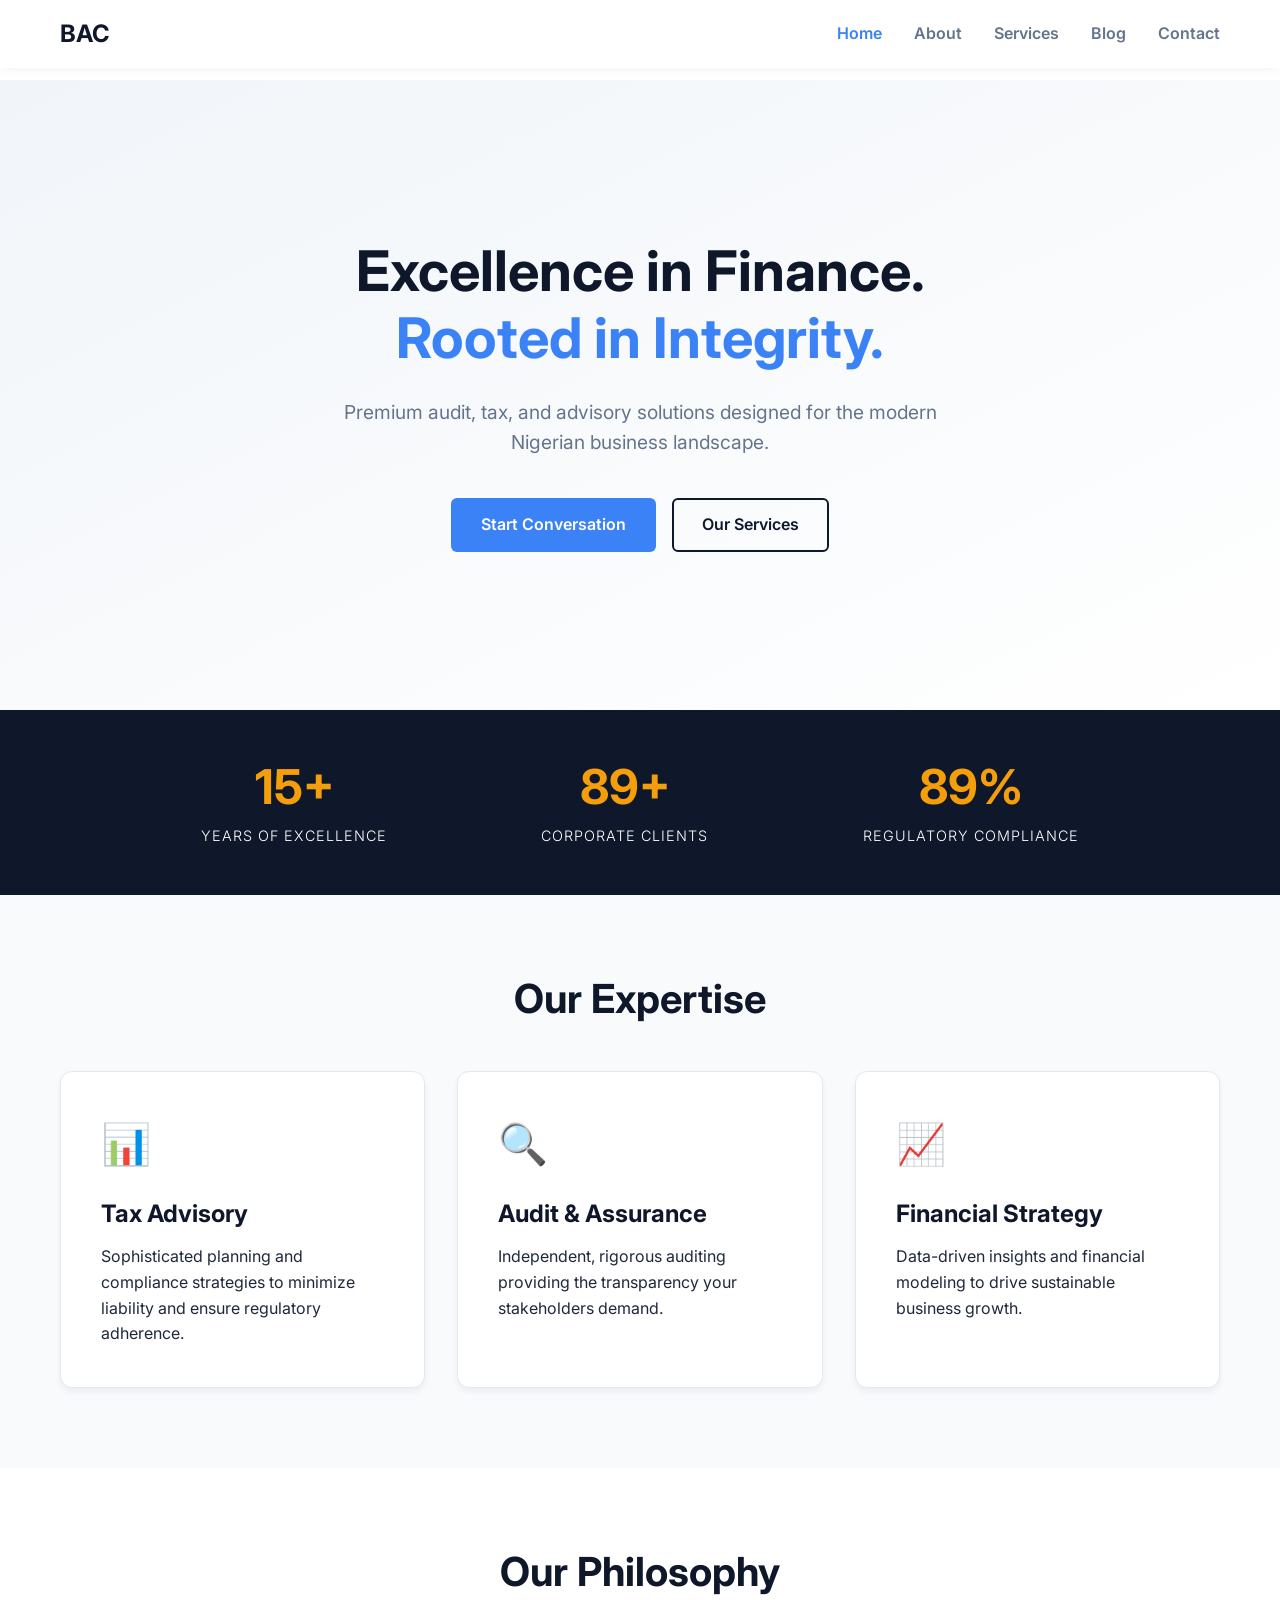
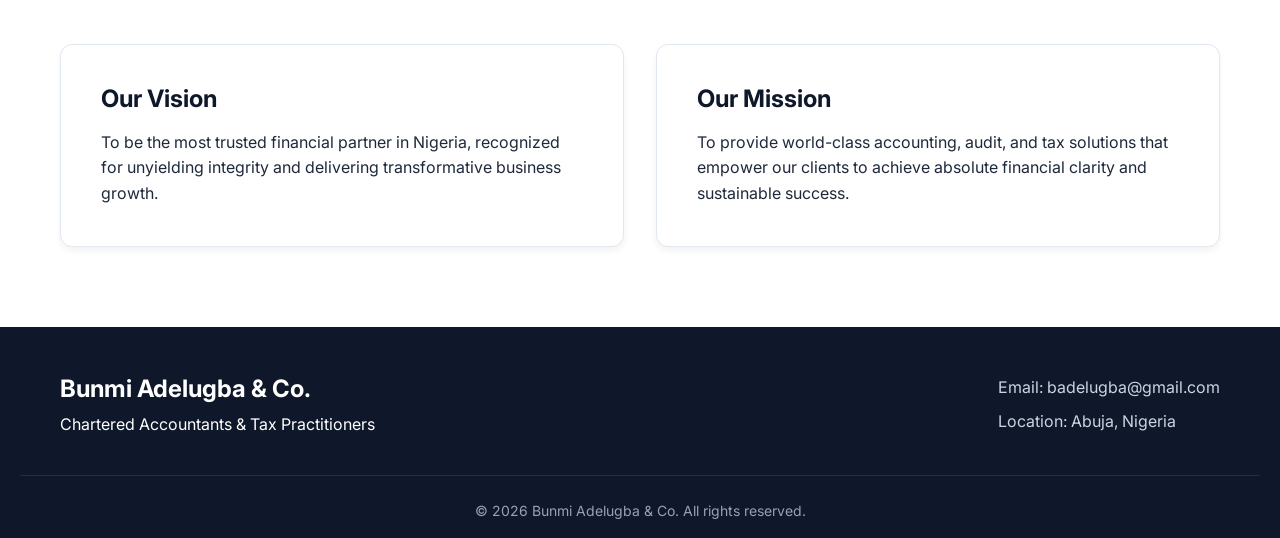
==== index.html @ 469fe3a1 "Mummy_website_revamped" ====
<!DOCTYPE html>
<html lang="en">
<head>
    <meta charset="UTF-8">
    <meta name="viewport" content="width=device-width, initial-scale=1.0">
    <title>Bunmi Adelugba & Co. | Excellence in Finance</title>
    <link href="https://fonts.googleapis.com/css2?family=Inter:wght@300;400;600;700&display=swap" rel="stylesheet">
    <link rel="stylesheet" href="style.css">
</head>
<body>

    <nav class="navbar">
        <div class="nav-container">
            <a href="index.html" class="logo">
                <img src="bac logo.jpg" alt="BAC Logo" onerror="this.style.display='none'; this.insertAdjacentHTML('afterend', '<span>BAC</span>');">
            </a>
            <ul class="nav-links">
                <li><a href="index.html" class="active">Home</a></li>
                <li><a href="about.html">About</a></li>
                <li><a href="services.html">Services</a></li>
                <li><a href="blog.html">Blog</a></li>
                <li><a href="contact.html">Contact</a></li>
            </ul>
            <button class="hamburger" aria-label="Toggle navigation">
                <span></span><span></span><span></span>
            </button>
        </div>
    </nav>

    <header class="hero">
        <div class="hero-content fade-in-up">
            <h1>Excellence in Finance.<br><span class="highlight-text">Rooted in Integrity.</span></h1>
            <p>Premium audit, tax, and advisory solutions designed for the modern Nigerian business landscape.</p>
            <div class="hero-buttons">
                <a href="contact.html" class="btn btn-primary">Start Conversation</a>
                <a href="services.html" class="btn btn-secondary">Our Services</a>
            </div>
        </div>
    </header>

    <section class="trust-bar">
        <div class="stat-container fade-in-up">
            <div class="stat-item">
                <h2><span class="counter" data-target="15">0</span>+</h2>
                <p>Years of Excellence</p>
            </div>
            <div class="stat-item">
                <h2><span class="counter" data-target="100">0</span>+</h2>
                <p>Corporate Clients</p>
            </div>
            <div class="stat-item">
                <h2><span class="counter" data-target="100">0</span>%</h2>
                <p>Regulatory Compliance</p>
            </div>
        </div>
    </section>

    <section class="expertise bg-light">
        <div class="container fade-in-up">
            <h2 class="section-title">Our Expertise</h2>
            <div class="grid-3">
                <div class="service-card">
                    <div class="card-icon">📊</div>
                    <h3>Tax Advisory</h3>
                    <p>Sophisticated planning and compliance strategies to minimize liability and ensure regulatory adherence.</p>
                </div>
                <div class="service-card">
                    <div class="card-icon">🔍</div>
                    <h3>Audit & Assurance</h3>
                    <p>Independent, rigorous auditing providing the transparency your stakeholders demand.</p>
                </div>
                <div class="service-card">
                    <div class="card-icon">📈</div>
                    <h3>Financial Strategy</h3>
                    <p>Data-driven insights and financial modeling to drive sustainable business growth.</p>
                </div>
            </div>
        </div>
    </section>

    <section class="philosophy">
        <div class="container fade-in-up">
            <h2 class="section-title">Our Philosophy</h2>
            <div class="grid-2">
                <div class="info-card">
                    <h3>Our Vision</h3>
                    <p>To be the most trusted financial partner in Nigeria, recognized for unyielding integrity and delivering transformative business growth.</p>
                </div>
                <div class="info-card">
                    <h3>Our Mission</h3>
                    <p>To provide world-class accounting, audit, and tax solutions that empower our clients to achieve absolute financial clarity and sustainable success.</p>
                </div>
            </div>
        </div>
    </section>

    <footer>
        <div class="container footer-content">
            <div class="footer-info">
                <h4>Bunmi Adelugba & Co.</h4>
                <p>Chartered Accountants & Tax Practitioners</p>
            </div>
            <div class="footer-contact">
                <p>Email: badelugba@gmail.com</p>
                <p>Location: Abuja, Nigeria</p>
            </div>
        </div>
        <div class="footer-bottom">
            <p>&copy; 2026 Bunmi Adelugba & Co. All rights reserved.</p>
        </div>
    </footer>

    <script src="main.js"></script>
</body>
</html>
---- style.css ----
/* --- Base Variables & Reset --- */
:root {
    --primary-color: #0F172A; /* Deep Navy */
    --secondary-color: #3B82F6; /* Bright Blue */
    --accent-color: #F59E0B; /* Gold/Amber */
    --text-dark: #1E293B;
    --text-light: #64748B;
    --bg-light: #F8FAFC;
    --white: #FFFFFF;
    --transition: all 0.3s ease-in-out;
}

* {
    margin: 0;
    padding: 0;
    box-sizing: border-box;
}

body {
    font-family: 'Inter', sans-serif;
    color: var(--text-dark);
    line-height: 1.6;
    background-color: var(--white);
    overflow-x: hidden;
}

/* --- Typography & Utilities --- */
h1, h2, h3, h4 {
    font-weight: 700;
    line-height: 1.2;
}

a {
    text-decoration: none;
    color: inherit;
}

.container {
    max-width: 1200px;
    margin: 0 auto;
    padding: 0 20px;
}

.section-title {
    text-align: center;
    font-size: 2.5rem;
    margin-bottom: 3rem;
    color: var(--primary-color);
}

.bg-light {
    background-color: var(--bg-light);
}

.highlight-text {
    color: var(--secondary-color);
}

/* --- Navigation --- */
.navbar {
    background: var(--white);
    box-shadow: 0 2px 10px rgba(0, 0, 0, 0.05);
    position: fixed;
    width: 100%;
    top: 0;
    z-index: 1000;
}

.nav-container {
    display: flex;
    justify-content: space-between;
    align-items: center;
    max-width: 1200px;
    margin: 0 auto;
    padding: 15px 20px;
}

.logo img {
    height: 50px;
    object-fit: contain;
}

.logo span {
    font-size: 1.5rem;
    font-weight: 700;
    color: var(--primary-color);
}

.nav-links {
    display: flex;
    list-style: none;
    gap: 2rem;
}

.nav-links a {
    font-weight: 600;
    color: var(--text-light);
    transition: var(--transition);
}

.nav-links a:hover, .nav-links a.active {
    color: var(--secondary-color);
}

.hamburger {
    display: none;
    background: none;
    border: none;
    cursor: pointer;
    flex-direction: column;
    gap: 5px;
}

.hamburger span {
    display: block;
    width: 25px;
    height: 3px;
    background-color: var(--primary-color);
    transition: var(--transition);
}

/* --- Hero Section --- */
.hero {
    margin-top: 80px; /* Offset for navbar */
    padding: 6rem 20px;
    background: linear-gradient(to right bottom, #f1f5f9, #ffffff);
    text-align: center;
    display: flex;
    align-items: center;
    justify-content: center;
    min-height: 70vh;
}

.hero h1 {
    font-size: 3.5rem;
    margin-bottom: 1.5rem;
    color: var(--primary-color);
}

.hero p {
    font-size: 1.2rem;
    color: var(--text-light);
    max-width: 600px;
    margin: 0 auto 2.5rem;
}

.hero-buttons {
    display: flex;
    gap: 1rem;
    justify-content: center;
}

.btn {
    padding: 12px 28px;
    border-radius: 6px;
    font-weight: 600;
    transition: var(--transition);
    cursor: pointer;
    border: 2px solid transparent;
}

.btn-primary {
    background-color: var(--secondary-color);
    color: var(--white);
}

.btn-primary:hover {
    background-color: #2563eb;
    box-shadow: 0 4px 14px rgba(59, 130, 246, 0.4);
}

.btn-secondary {
    background-color: transparent;
    color: var(--primary-color);
    border-color: var(--primary-color);
}

.btn-secondary:hover {
    background-color: var(--primary-color);
    color: var(--white);
}

/* --- Trust Bar --- */
.trust-bar {
    background-color: var(--primary-color);
    color: var(--white);
    padding: 3rem 20px;
}

.stat-container {
    display: flex;
    justify-content: space-around;
    flex-wrap: wrap;
    max-width: 1000px;
    margin: 0 auto;
    gap: 2rem;
}

.stat-item {
    text-align: center;
}

.stat-item h2 {
    font-size: 3rem;
    color: var(--accent-color);
    margin-bottom: 0.5rem;
}

.stat-item p {
    font-weight: 300;
    letter-spacing: 1px;
    text-transform: uppercase;
    font-size: 0.9rem;
}

/* --- Grid Layouts & Cards --- */
.expertise, .philosophy {
    padding: 5rem 20px;
}

.grid-3 {
    display: grid;
    grid-template-columns: repeat(auto-fit, minmax(300px, 1fr));
    gap: 2rem;
}

.grid-2 {
    display: grid;
    grid-template-columns: repeat(auto-fit, minmax(400px, 1fr));
    gap: 2rem;
}

.service-card, .info-card {
    background: var(--white);
    padding: 2.5rem;
    border-radius: 12px;
    box-shadow: 0 4px 6px rgba(0,0,0,0.05);
    transition: var(--transition);
    border: 1px solid #e2e8f0;
}

.service-card:hover, .info-card:hover {
    transform: translateY(-10px);
    box-shadow: 0 15px 30px rgba(0,0,0,0.1);
    border-color: var(--secondary-color);
}

.card-icon {
    font-size: 2.5rem;
    margin-bottom: 1.5rem;
}

.service-card h3, .info-card h3 {
    font-size: 1.5rem;
    margin-bottom: 1rem;
    color: var(--primary-color);
}

/* --- Footer --- */
footer {
    background-color: var(--primary-color);
    color: var(--white);
    padding: 3rem 20px 1rem;
}

.footer-content {
    display: flex;
    justify-content: space-between;
    flex-wrap: wrap;
    gap: 2rem;
    margin-bottom: 2rem;
}

.footer-info h4 {
    font-size: 1.5rem;
    margin-bottom: 0.5rem;
}

.footer-contact p {
    color: #cbd5e1;
    margin-bottom: 0.5rem;
}

.footer-bottom {
    text-align: center;
    padding-top: 1.5rem;
    border-top: 1px solid rgba(255,255,255,0.1);
    color: #94a3b8;
    font-size: 0.875rem;
}

/* --- Animations & Utilities --- */
.fade-in-up {
    opacity: 0;
    transform: translateY(30px);
    transition: opacity 0.8s ease-out, transform 0.8s ease-out;
}

.fade-in-up.visible {
    opacity: 1;
    transform: translateY(0);
}

/* --- Media Queries --- */
@media (max-width: 768px) {
    .nav-links {
        display: none;
        flex-direction: column;
        position: absolute;
        top: 80px;
        left: 0;
        width: 100%;
        background: var(--white);
        padding: 2rem;
        box-shadow: 0 10px 15px rgba(0,0,0,0.05);
    }
    
    .nav-links.active {
        display: flex;
    }
    
    .hamburger {
        display: flex;
    }

    .hero h1 {
        font-size: 2.5rem;
    }

    .grid-2 {
        grid-template-columns: 1fr;
    }
}

/* --- Form Styles --- */
.form-group {
    margin-bottom: 1.5rem;
}

.form-group label {
    display: block;
    margin-bottom: 0.5rem;
    font-weight: 600;
    color: var(--primary-color);
    font-size: 0.9rem;
}

.form-group input,
.form-group select,
.form-group textarea {
    width: 100%;
    padding: 12px 15px;
    border: 1px solid #cbd5e1;
    border-radius: 6px;
    font-family: 'Inter', sans-serif;
    font-size: 1rem;
    color: var(--text-dark);
    transition: var(--transition);
    background-color: #f8fafc;
}

.form-group input:focus,
.form-group select:focus,
.form-group textarea:focus {
    outline: none;
    border-color: var(--secondary-color);
    box-shadow: 0 0 0 3px rgba(59, 130, 246, 0.1);
    background-color: var(--white);
}

.form-group textarea {
    resize: vertical;
}

/* Update your existing .hero class to include position: relative and overflow: hidden */
.hero {
    margin-top: 80px;
    padding: 6rem 20px;
    background: linear-gradient(to right bottom, #f1f5f9, #ffffff);
    text-align: center;
    display: flex;
    align-items: center;
    justify-content: center;
    min-height: 70vh;
    position: relative; /* Added */
    overflow: hidden;   /* Added */
}

/* Make sure the text stays above the canvas */
.hero-content {
    position: relative;
    z-index: 2;
    pointer-events: none; /* Lets mouse interactions pass through to the canvas */
}

/* Re-enable clicking on the buttons */
.hero-buttons {
    pointer-events: auto; 
}

/* Style the canvas */
#bg-canvas {
    position: absolute;
    top: 0;
    left: 0;
    width: 100%;
    height: 100%;
    z-index: 1;
}
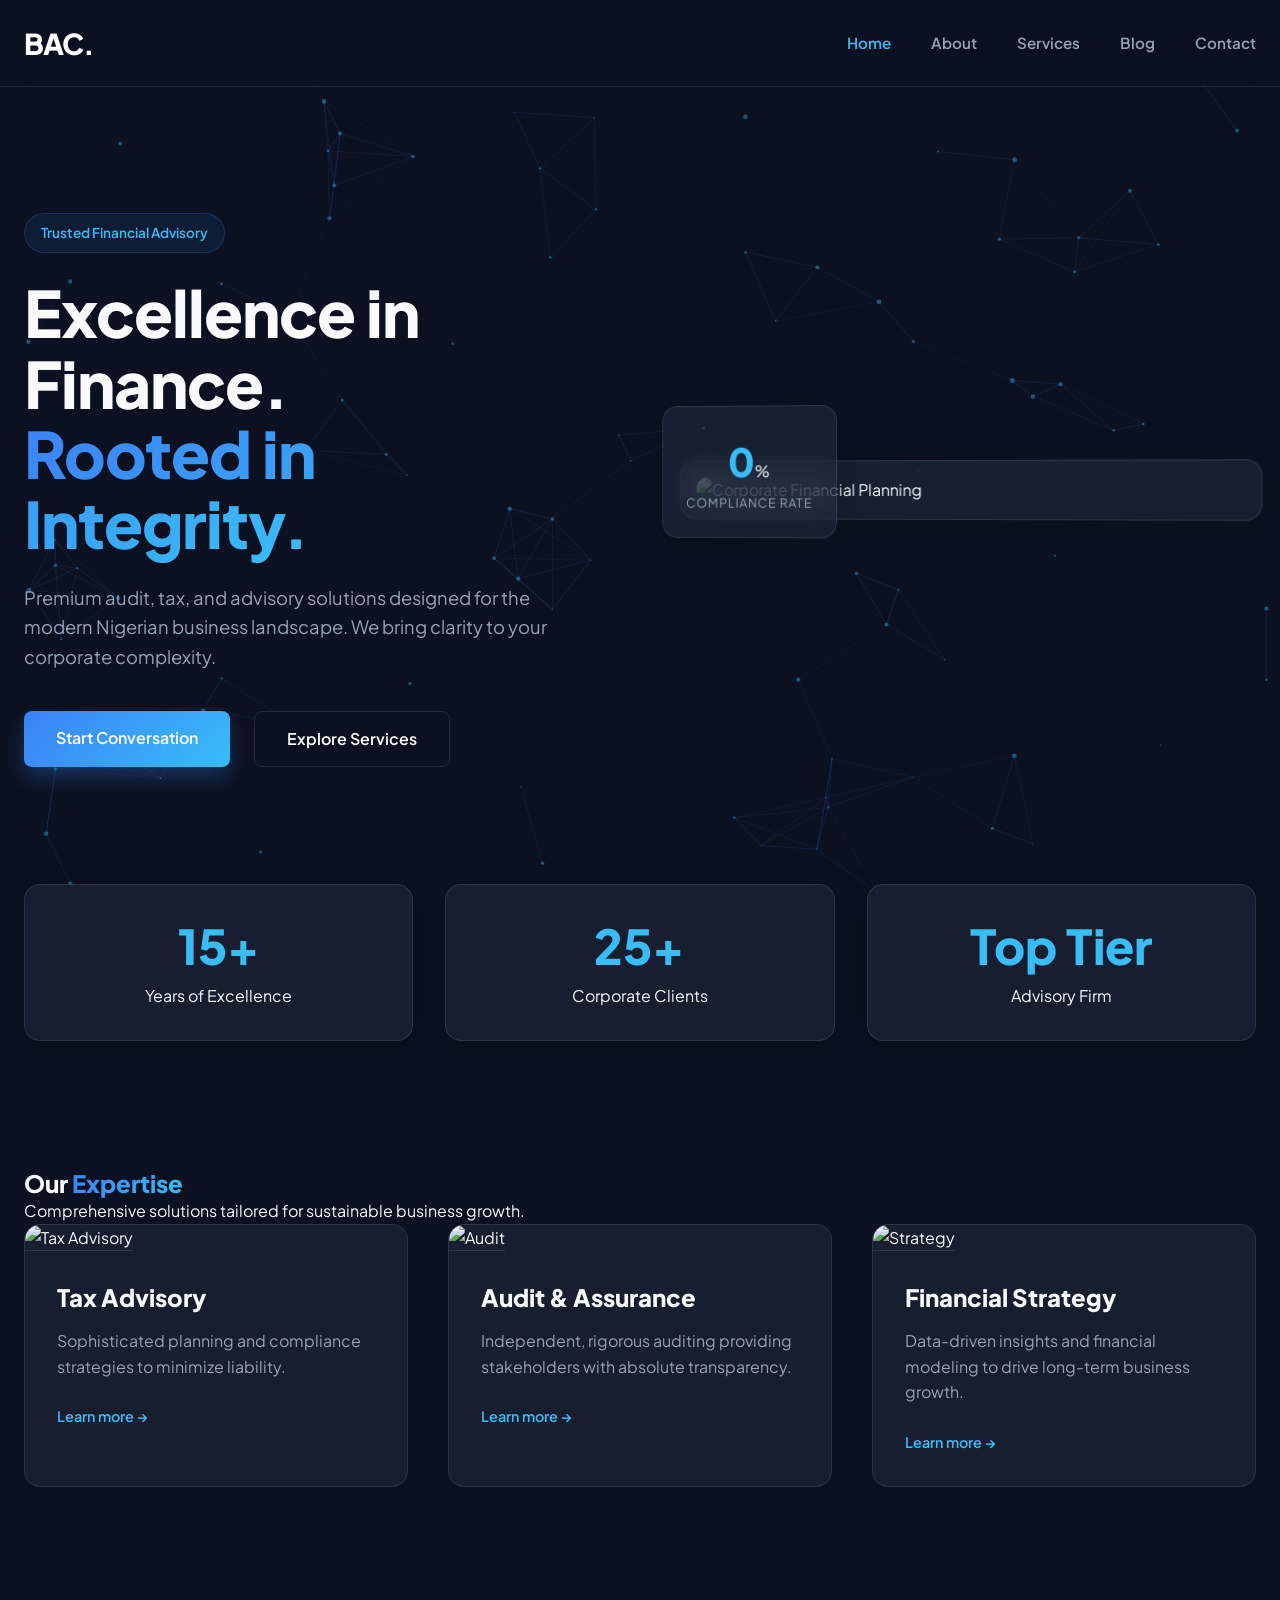
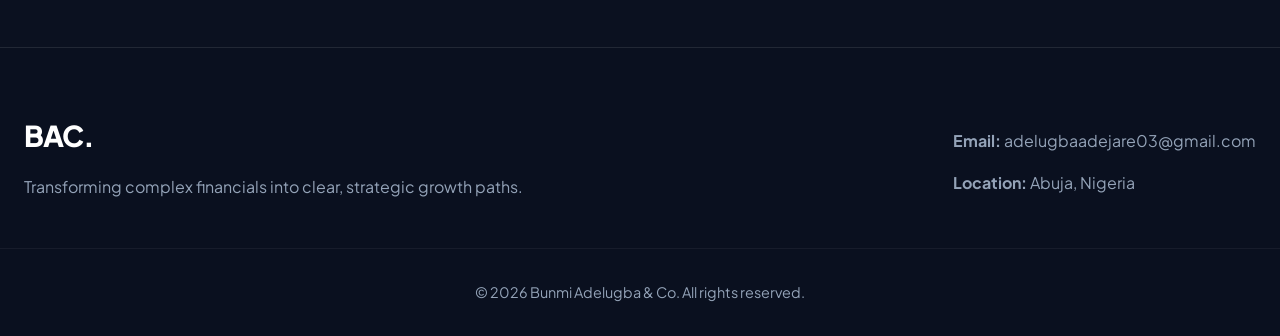
==== commit afe9e1ab: "website colo chaned to blue for aeshitecs" ====
--- a/index.html
+++ b/index.html
@@ -4,15 +4,17 @@
     <meta charset="UTF-8">
     <meta name="viewport" content="width=device-width, initial-scale=1.0">
     <title>Bunmi Adelugba & Co. | Excellence in Finance</title>
-    <link href="https://fonts.googleapis.com/css2?family=Inter:wght@300;400;600;700&display=swap" rel="stylesheet">
+    <link href="https://fonts.googleapis.com/css2?family=Plus+Jakarta+Sans:wght@300;400;600;800&display=swap" rel="stylesheet">
     <link rel="stylesheet" href="style.css">
 </head>
 <body>
 
-    <nav class="navbar">
+    <canvas id="bg-canvas"></canvas>
+
+    <nav class="navbar glass-nav">
         <div class="nav-container">
             <a href="index.html" class="logo">
-                <img src="bac logo.jpg" alt="BAC Logo" onerror="this.style.display='none'; this.insertAdjacentHTML('afterend', '<span>BAC</span>');">
+                <span class="logo-text">BAC.</span>
             </a>
             <ul class="nav-links">
                 <li><a href="index.html" class="active">Home</a></li>
@@ -28,81 +30,93 @@
     </nav>
 
     <header class="hero">
-        <div class="hero-content fade-in-up">
-            <h1>Excellence in Finance.<br><span class="highlight-text">Rooted in Integrity.</span></h1>
-            <p>Premium audit, tax, and advisory solutions designed for the modern Nigerian business landscape.</p>
-            <div class="hero-buttons">
-                <a href="contact.html" class="btn btn-primary">Start Conversation</a>
-                <a href="services.html" class="btn btn-secondary">Our Services</a>
+        <div class="hero-grid container">
+            <div class="hero-content reveal-up">
+                <div class="badge">Trusted Financial Advisory</div>
+                <h1>Excellence in Finance.<br><span class="highlight-text gradient-text">Rooted in Integrity.</span></h1>
+                <p>Premium audit, tax, and advisory solutions designed for the modern Nigerian business landscape. We bring clarity to your corporate complexity.</p>
+                <div class="hero-buttons">
+                    <a href="contact.html" class="btn btn-primary magnetic" data-strength="20">Start Conversation</a>
+                    <a href="services.html" class="btn btn-secondary magnetic" data-strength="10">Explore Services</a>
+                </div>
+            </div>
+            <div class="hero-visual reveal-scale">
+                <div class="glass-panel image-wrapper" data-speed="0.05">
+                    <img src="https://images.unsplash.com/photo-1560518883-ce09059eeffa?ixlib=rb-4.0.3&auto=format&fit=crop&w=1000&q=80" alt="Corporate Financial Planning">
+                    
+                    <div class="floating-badge glass-panel floating-anim">
+                        <span class="counter" data-target="100">0</span>%
+                        <small>Compliance Rate</small>
+                    </div>
+                </div>
             </div>
         </div>
     </header>
 
     <section class="trust-bar">
-        <div class="stat-container fade-in-up">
-            <div class="stat-item">
+        <div class="stat-container container stagger-group">
+            <div class="stat-item glass-panel stagger-element">
                 <h2><span class="counter" data-target="15">0</span>+</h2>
                 <p>Years of Excellence</p>
             </div>
-            <div class="stat-item">
+            <div class="stat-item glass-panel stagger-element">
                 <h2><span class="counter" data-target="100">0</span>+</h2>
                 <p>Corporate Clients</p>
             </div>
-            <div class="stat-item">
-                <h2><span class="counter" data-target="100">0</span>%</h2>
-                <p>Regulatory Compliance</p>
+            <div class="stat-item glass-panel stagger-element">
+                <h2>Top Tier</h2>
+                <p>Advisory Firm</p>
             </div>
         </div>
     </section>
 
-    <section class="expertise bg-light">
-        <div class="container fade-in-up">
-            <h2 class="section-title">Our Expertise</h2>
-            <div class="grid-3">
-                <div class="service-card">
-                    <div class="card-icon">📊</div>
-                    <h3>Tax Advisory</h3>
-                    <p>Sophisticated planning and compliance strategies to minimize liability and ensure regulatory adherence.</p>
+    <section class="expertise">
+        <div class="container">
+            <div class="section-header reveal-up">
+                <h2 class="section-title">Our <span class="gradient-text">Expertise</span></h2>
+                <p>Comprehensive solutions tailored for sustainable business growth.</p>
+            </div>
+            
+            <div class="grid-3 stagger-group">
+                <div class="service-card glass-card stagger-element hover-shine">
+                    <img src="https://images.unsplash.com/photo-1554224155-6726b3ff858f?ixlib=rb-4.0.3&auto=format&fit=crop&w=600&q=80" alt="Tax Advisory" class="card-img">
+                    <div class="card-content">
+                        <h3>Tax Advisory</h3>
+                        <p>Sophisticated planning and compliance strategies to minimize liability.</p>
+                        <span class="read-more">Learn more &rarr;</span>
+                    </div>
                 </div>
-                <div class="service-card">
-                    <div class="card-icon">🔍</div>
-                    <h3>Audit & Assurance</h3>
-                    <p>Independent, rigorous auditing providing the transparency your stakeholders demand.</p>
+                
+                <div class="service-card glass-card stagger-element hover-shine">
+                    <img src="https://images.unsplash.com/photo-1460925895917-afdab827c52f?ixlib=rb-4.0.3&auto=format&fit=crop&w=600&q=80" alt="Audit" class="card-img">
+                    <div class="card-content">
+                        <h3>Audit & Assurance</h3>
+                        <p>Independent, rigorous auditing providing stakeholders with absolute transparency.</p>
+                        <span class="read-more">Learn more &rarr;</span>
+                    </div>
                 </div>
-                <div class="service-card">
-                    <div class="card-icon">📈</div>
-                    <h3>Financial Strategy</h3>
-                    <p>Data-driven insights and financial modeling to drive sustainable business growth.</p>
+                
+                <div class="service-card glass-card stagger-element hover-shine">
+                    <img src="https://images.unsplash.com/photo-1551288049-bebda4e38f71?ixlib=rb-4.0.3&auto=format&fit=crop&w=600&q=80" alt="Strategy" class="card-img">
+                    <div class="card-content">
+                        <h3>Financial Strategy</h3>
+                        <p>Data-driven insights and financial modeling to drive long-term business growth.</p>
+                        <span class="read-more">Learn more &rarr;</span>
+                    </div>
                 </div>
             </div>
         </div>
     </section>
 
-    <section class="philosophy">
-        <div class="container fade-in-up">
-            <h2 class="section-title">Our Philosophy</h2>
-            <div class="grid-2">
-                <div class="info-card">
-                    <h3>Our Vision</h3>
-                    <p>To be the most trusted financial partner in Nigeria, recognized for unyielding integrity and delivering transformative business growth.</p>
-                </div>
-                <div class="info-card">
-                    <h3>Our Mission</h3>
-                    <p>To provide world-class accounting, audit, and tax solutions that empower our clients to achieve absolute financial clarity and sustainable success.</p>
-                </div>
-            </div>
-        </div>
-    </section>
-
-    <footer>
-        <div class="container footer-content">
+    <footer class="modern-footer">
+        <div class="container footer-content reveal-up">
             <div class="footer-info">
-                <h4>Bunmi Adelugba & Co.</h4>
-                <p>Chartered Accountants & Tax Practitioners</p>
+                <span class="logo-text">BAC.</span>
+                <p>Transforming complex financials into clear, strategic growth paths.</p>
             </div>
             <div class="footer-contact">
-                <p>Email: badelugba@gmail.com</p>
-                <p>Location: Abuja, Nigeria</p>
+                <p><strong>Email:</strong> adelugbaadejare03@gmail.com</p>
+                <p><strong>Location:</strong> Abuja, Nigeria</p>
             </div>
         </div>
         <div class="footer-bottom">
--- a/style.css
+++ b/style.css
@@ -1,13 +1,18 @@
-/* --- Base Variables & Reset --- */
+/* =========================================
+   1. BASE VARIABLES & RESET
+   ========================================= */
 :root {
-    --primary-color: #0F172A; /* Deep Navy */
-    --secondary-color: #3B82F6; /* Bright Blue */
-    --accent-color: #F59E0B; /* Gold/Amber */
-    --text-dark: #1E293B;
-    --text-light: #64748B;
-    --bg-light: #F8FAFC;
+    --primary-color: #0B1120; /* Deep Obsidian */
+    --primary-light: #1E293B;
+    --secondary-color: #3B82F6; /* Tech Blue */
+    --accent-color: #38BDF8; /* Light Blue */
+    --gradient-brand: linear-gradient(135deg, #3B82F6 0%, #38BDF8 100%);
+    --text-dark: #F8FAFC; /* Light text for dark theme */
+    --text-light: #94A3B8;
     --white: #FFFFFF;
-    --transition: all 0.3s ease-in-out;
+    --glass-bg: rgba(30, 41, 59, 0.6);
+    --glass-border: rgba(255, 255, 255, 0.1);
+    --transition: all 0.4s cubic-bezier(0.25, 0.46, 0.45, 0.94);
 }
 
 * {
@@ -17,16 +22,29 @@
 }
 
 body {
-    font-family: 'Inter', sans-serif;
+    font-family: 'Plus Jakarta Sans', sans-serif;
     color: var(--text-dark);
     line-height: 1.6;
-    background-color: var(--white);
+    background-color: var(--primary-color);
     overflow-x: hidden;
 }
 
-/* --- Typography & Utilities --- */
+/* Background Canvas */
+#bg-canvas {
+    position: fixed;
+    top: 0;
+    left: 0;
+    width: 100%;
+    height: 100%;
+    z-index: -1;
+    pointer-events: none;
+}
+
+/* =========================================
+   2. TYPOGRAPHY & UTILITIES
+   ========================================= */
 h1, h2, h3, h4 {
-    font-weight: 700;
+    font-weight: 800;
     line-height: 1.2;
 }
 
@@ -36,70 +54,75 @@
 }
 
 .container {
-    max-width: 1200px;
+    max-width: 1280px;
     margin: 0 auto;
-    padding: 0 20px;
-}
-
-.section-title {
+    padding: 0 24px;
+}
+
+.text-center {
     text-align: center;
-    font-size: 2.5rem;
-    margin-bottom: 3rem;
-    color: var(--primary-color);
-}
-
-.bg-light {
-    background-color: var(--bg-light);
-}
-
-.highlight-text {
-    color: var(--secondary-color);
-}
-
-/* --- Navigation --- */
-.navbar {
-    background: var(--white);
-    box-shadow: 0 2px 10px rgba(0, 0, 0, 0.05);
+}
+
+.gradient-text {
+    background: var(--gradient-brand);
+    -webkit-background-clip: text;
+    -webkit-text-fill-color: transparent;
+}
+
+.glass-panel {
+    background: var(--glass-bg);
+    backdrop-filter: blur(16px);
+    -webkit-backdrop-filter: blur(16px);
+    border: 1px solid var(--glass-border);
+    border-radius: 16px;
+    box-shadow: 0 4px 30px rgba(0, 0, 0, 0.2);
+}
+
+/* =========================================
+   3. NAVIGATION
+   ========================================= */
+.glass-nav {
     position: fixed;
     width: 100%;
     top: 0;
     z-index: 1000;
+    background: rgba(11, 17, 32, 0.8);
+    backdrop-filter: blur(20px);
+    border-bottom: 1px solid var(--glass-border);
+    transition: var(--transition);
 }
 
 .nav-container {
     display: flex;
     justify-content: space-between;
     align-items: center;
-    max-width: 1200px;
+    padding: 20px 24px;
+    max-width: 1280px;
     margin: 0 auto;
-    padding: 15px 20px;
-}
-
-.logo img {
-    height: 50px;
-    object-fit: contain;
-}
-
-.logo span {
-    font-size: 1.5rem;
-    font-weight: 700;
-    color: var(--primary-color);
+}
+
+.logo-text {
+    font-size: 1.8rem;
+    font-weight: 800;
+    color: var(--white);
+    letter-spacing: -1px;
 }
 
 .nav-links {
     display: flex;
     list-style: none;
-    gap: 2rem;
+    gap: 2.5rem;
 }
 
 .nav-links a {
     font-weight: 600;
     color: var(--text-light);
     transition: var(--transition);
+    font-size: 0.95rem;
 }
 
 .nav-links a:hover, .nav-links a.active {
-    color: var(--secondary-color);
+    color: var(--accent-color);
 }
 
 .hamburger {
@@ -108,95 +131,176 @@
     border: none;
     cursor: pointer;
     flex-direction: column;
-    gap: 5px;
+    gap: 6px;
+    z-index: 1001;
 }
 
 .hamburger span {
     display: block;
-    width: 25px;
+    width: 28px;
     height: 3px;
-    background-color: var(--primary-color);
+    background-color: var(--white);
     transition: var(--transition);
-}
-
-/* --- Hero Section --- */
+    border-radius: 3px;
+}
+
+/* =========================================
+   4. HERO SECTION & BUTTONS
+   ========================================= */
 .hero {
-    margin-top: 80px; /* Offset for navbar */
-    padding: 6rem 20px;
-    background: linear-gradient(to right bottom, #f1f5f9, #ffffff);
-    text-align: center;
+    min-height: 100vh;
     display: flex;
     align-items: center;
-    justify-content: center;
-    min-height: 70vh;
-}
-
-.hero h1 {
-    font-size: 3.5rem;
-    margin-bottom: 1.5rem;
-    color: var(--primary-color);
-}
-
-.hero p {
-    font-size: 1.2rem;
-    color: var(--text-light);
-    max-width: 600px;
-    margin: 0 auto 2.5rem;
+    padding-top: 80px;
+    position: relative;
+}
+
+.hero-grid {
+    display: grid;
+    grid-template-columns: 1fr 1fr;
+    gap: 4rem;
+    align-items: center;
+}
+
+.hero-content {
+    position: relative;
+    z-index: 2;
+    pointer-events: none;
 }
 
 .hero-buttons {
     display: flex;
-    gap: 1rem;
-    justify-content: center;
+    gap: 1.5rem;
+    pointer-events: auto; 
+}
+
+.badge {
+    display: inline-block;
+    padding: 8px 16px;
+    background: rgba(59, 130, 246, 0.1);
+    color: var(--accent-color);
+    border-radius: 50px;
+    font-size: 0.85rem;
+    font-weight: 600;
+    margin-bottom: 1.5rem;
+    border: 1px solid rgba(59, 130, 246, 0.2);
+}
+
+.hero h1 {
+    font-size: clamp(2.5rem, 5vw, 4.5rem);
+    line-height: 1.1;
+    margin-bottom: 1.5rem;
+    letter-spacing: -1px;
+}
+
+.hero p {
+    font-size: 1.15rem;
+    color: var(--text-light);
+    margin-bottom: 2.5rem;
+    max-width: 90%;
 }
 
 .btn {
-    padding: 12px 28px;
-    border-radius: 6px;
+    display: inline-flex;
+    padding: 14px 32px;
+    border-radius: 8px;
     font-weight: 600;
     transition: var(--transition);
     cursor: pointer;
-    border: 2px solid transparent;
+    position: relative;
+    overflow: hidden;
+    justify-content: center;
 }
 
 .btn-primary {
-    background-color: var(--secondary-color);
+    background: var(--gradient-brand);
     color: var(--white);
+    border: none;
+    box-shadow: 0 10px 20px rgba(59, 130, 246, 0.3);
 }
 
 .btn-primary:hover {
-    background-color: #2563eb;
-    box-shadow: 0 4px 14px rgba(59, 130, 246, 0.4);
+    box-shadow: 0 15px 25px rgba(59, 130, 246, 0.5);
+    transform: translateY(-2px);
 }
 
 .btn-secondary {
-    background-color: transparent;
-    color: var(--primary-color);
-    border-color: var(--primary-color);
+    background: transparent;
+    color: var(--white);
+    border: 1px solid var(--glass-border);
+    backdrop-filter: blur(10px);
 }
 
 .btn-secondary:hover {
-    background-color: var(--primary-color);
-    color: var(--white);
-}
-
-/* --- Trust Bar --- */
+    background: rgba(255,255,255,0.05);
+}
+
+/* =========================================
+   5. HERO VISUALS & BADGES
+   ========================================= */
+.image-wrapper {
+    position: relative;
+    padding: 1rem;
+    transform: perspective(1000px) rotateY(-5deg);
+    transition: transform 0.5s ease;
+}
+
+.image-wrapper img {
+    width: 100%;
+    border-radius: 12px;
+    display: block;
+}
+
+.floating-badge {
+    position: absolute;
+    bottom: -20px;
+    left: -20px;
+    padding: 1.5rem;
+    text-align: center;
+}
+
+.floating-badge .counter {
+    font-size: 2.5rem;
+    font-weight: 800;
+    color: var(--accent-color);
+}
+
+.floating-badge small {
+    display: block;
+    color: var(--text-light);
+    font-size: 0.8rem;
+    text-transform: uppercase;
+    letter-spacing: 1px;
+}
+
+@keyframes float {
+    0% { transform: translateY(0px); }
+    50% { transform: translateY(-15px); }
+    100% { transform: translateY(0px); }
+}
+.floating-anim {
+    animation: float 6s ease-in-out infinite;
+}
+
+/* =========================================
+   6. LAYOUT GRIDS & CARDS
+   ========================================= */
 .trust-bar {
-    background-color: var(--primary-color);
-    color: var(--white);
-    padding: 3rem 20px;
+    padding: 2rem 0;
+    margin-top: -3rem;
+    position: relative;
+    z-index: 10;
 }
 
 .stat-container {
     display: flex;
-    justify-content: space-around;
-    flex-wrap: wrap;
-    max-width: 1000px;
-    margin: 0 auto;
+    justify-content: space-between;
     gap: 2rem;
 }
 
 .stat-item {
+    flex: 1;
+    padding: 2rem;
     text-align: center;
 }
 
@@ -206,61 +310,146 @@
     margin-bottom: 0.5rem;
 }
 
-.stat-item p {
-    font-weight: 300;
-    letter-spacing: 1px;
-    text-transform: uppercase;
-    font-size: 0.9rem;
-}
-
-/* --- Grid Layouts & Cards --- */
-.expertise, .philosophy {
-    padding: 5rem 20px;
+.expertise {
+    padding: 6rem 0;
 }
 
 .grid-3 {
     display: grid;
-    grid-template-columns: repeat(auto-fit, minmax(300px, 1fr));
-    gap: 2rem;
+    grid-template-columns: repeat(auto-fit, minmax(320px, 1fr));
+    gap: 2.5rem;
 }
 
 .grid-2 {
     display: grid;
     grid-template-columns: repeat(auto-fit, minmax(400px, 1fr));
-    gap: 2rem;
-}
-
-.service-card, .info-card {
-    background: var(--white);
-    padding: 2.5rem;
-    border-radius: 12px;
-    box-shadow: 0 4px 6px rgba(0,0,0,0.05);
-    transition: var(--transition);
-    border: 1px solid #e2e8f0;
-}
-
-.service-card:hover, .info-card:hover {
-    transform: translateY(-10px);
-    box-shadow: 0 15px 30px rgba(0,0,0,0.1);
-    border-color: var(--secondary-color);
-}
-
-.card-icon {
-    font-size: 2.5rem;
-    margin-bottom: 1.5rem;
-}
-
-.service-card h3, .info-card h3 {
+    gap: 2.5rem;
+}
+
+.glass-card {
+    background: var(--glass-bg);
+    border: 1px solid var(--glass-border);
+    border-radius: 16px;
+    overflow: hidden;
+    position: relative;
+    transition: transform 0.5s cubic-bezier(0.175, 0.885, 0.32, 1.275);
+}
+
+.card-img {
+    width: 100%;
+    height: 220px;
+    object-fit: cover;
+    border-bottom: 1px solid var(--glass-border);
+    transition: transform 0.7s ease;
+}
+
+.glass-card:hover {
+    transform: translateY(-15px);
+    border-color: rgba(56, 189, 248, 0.4);
+}
+
+.glass-card:hover .card-img {
+    transform: scale(1.05);
+}
+
+.card-content {
+    padding: 2rem;
+}
+
+.card-content h3 {
     font-size: 1.5rem;
     margin-bottom: 1rem;
-    color: var(--primary-color);
-}
-
-/* --- Footer --- */
-footer {
-    background-color: var(--primary-color);
+}
+
+.card-content p {
+    color: var(--text-light);
+    margin-bottom: 1.5rem;
+}
+
+.read-more {
+    color: var(--accent-color);
+    font-weight: 600;
+    font-size: 0.9rem;
+    transition: var(--transition);
+}
+
+.hover-shine::before {
+    content: '';
+    position: absolute;
+    top: 0;
+    left: -100%;
+    width: 50%;
+    height: 100%;
+    background: linear-gradient(to right, rgba(255,255,255,0) 0%, rgba(255,255,255,0.1) 50%, rgba(255,255,255,0) 100%);
+    transform: skewX(-25deg);
+    transition: all 0.75s ease;
+    z-index: 10;
+    pointer-events: none;
+}
+.hover-shine:hover::before {
+    left: 200%;
+}
+
+/* =========================================
+   7. GLASSMORPHIC FORMS
+   ========================================= */
+.form-group {
+    margin-bottom: 1.5rem;
+}
+
+.form-group label {
     color: var(--white);
-    padding: 3rem 20px 1rem;
+    font-weight: 600;
+    margin-bottom: 0.5rem;
+    display: block;
+    font-size: 0.9rem;
+}
+
+.form-group input,
+.form-group select,
+.form-group textarea {
+    width: 100%;
+    padding: 14px 16px;
+    background: rgba(255, 255, 255, 0.05);
+    border: 1px solid var(--glass-border);
+    border-radius: 8px;
+    font-family: 'Plus Jakarta Sans', sans-serif;
+    font-size: 1rem;
+    color: var(--white);
+    transition: var(--transition);
+}
+
+.form-group input::placeholder,
+.form-group textarea::placeholder {
+    color: rgba(255, 255, 255, 0.3);
+}
+
+.form-group input:focus,
+.form-group select:focus,
+.form-group textarea:focus {
+    outline: none;
+    border-color: var(--accent-color);
+    background: rgba(255, 255, 255, 0.1);
+    box-shadow: 0 0 0 3px rgba(56, 189, 248, 0.15);
+}
+
+.form-group select option {
+    background: var(--primary-color);
+    color: var(--white);
+}
+
+.form-group textarea {
+    resize: vertical;
+}
+
+/* =========================================
+   8. FOOTER
+   ========================================= */
+.modern-footer {
+    background: rgba(11, 17, 32, 0.9);
+    border-top: 1px solid var(--glass-border);
+    padding: 4rem 0 2rem;
+    margin-top: 4rem;
 }
 
 .footer-content {
@@ -268,142 +457,99 @@
     justify-content: space-between;
     flex-wrap: wrap;
     gap: 2rem;
-    margin-bottom: 2rem;
-}
-
-.footer-info h4 {
-    font-size: 1.5rem;
-    margin-bottom: 0.5rem;
-}
-
-.footer-contact p {
-    color: #cbd5e1;
-    margin-bottom: 0.5rem;
+    margin-bottom: 3rem;
+}
+
+.footer-info p, .footer-contact p {
+    color: var(--text-light);
+    margin-top: 1rem;
 }
 
 .footer-bottom {
     text-align: center;
-    padding-top: 1.5rem;
-    border-top: 1px solid rgba(255,255,255,0.1);
-    color: #94a3b8;
-    font-size: 0.875rem;
-}
-
-/* --- Animations & Utilities --- */
-.fade-in-up {
+    border-top: 1px solid rgba(255,255,255,0.05);
+    padding-top: 2rem;
+    color: var(--text-light);
+    font-size: 0.9rem;
+}
+
+/* =========================================
+   9. JS ANIMATION CLASSES
+   ========================================= */
+.reveal-up {
+    opacity: 0;
+    transform: translateY(40px);
+    transition: all 1s cubic-bezier(0.165, 0.84, 0.44, 1);
+}
+.reveal-up.active {
+    opacity: 1;
+    transform: translateY(0);
+}
+
+.reveal-scale {
+    opacity: 0;
+    transform: scale(0.9);
+    transition: all 1s cubic-bezier(0.165, 0.84, 0.44, 1);
+}
+.reveal-scale.active {
+    opacity: 1;
+    transform: scale(1);
+}
+
+.stagger-element {
     opacity: 0;
     transform: translateY(30px);
-    transition: opacity 0.8s ease-out, transform 0.8s ease-out;
-}
-
-.fade-in-up.visible {
+    transition: all 0.8s cubic-bezier(0.165, 0.84, 0.44, 1);
+}
+.stagger-element.active {
     opacity: 1;
     transform: translateY(0);
 }
 
-/* --- Media Queries --- */
+/* =========================================
+   10. MEDIA QUERIES (RESPONSIVE)
+   ========================================= */
+@media (max-width: 992px) {
+    .hero-grid {
+        grid-template-columns: 1fr;
+        text-align: center;
+        gap: 3rem;
+    }
+    .hero h1 { font-size: 3rem; }
+    .hero p { margin: 0 auto 2.5rem; }
+    .hero-buttons { justify-content: center; }
+    .stat-container { flex-direction: column; }
+    .floating-badge { right: -10px; left: auto; }
+}
+
 @media (max-width: 768px) {
+    .hamburger {
+        display: flex;
+    }
+    
     .nav-links {
         display: none;
         flex-direction: column;
         position: absolute;
-        top: 80px;
+        top: 70px;
         left: 0;
         width: 100%;
-        background: var(--white);
+        background: rgba(11, 17, 32, 0.95);
+        backdrop-filter: blur(20px);
         padding: 2rem;
-        box-shadow: 0 10px 15px rgba(0,0,0,0.05);
+        border-bottom: 1px solid var(--glass-border);
+        text-align: center;
     }
     
     .nav-links.active {
         display: flex;
     }
-    
-    .hamburger {
-        display: flex;
-    }
-
-    .hero h1 {
-        font-size: 2.5rem;
-    }
 
     .grid-2 {
         grid-template-columns: 1fr;
     }
-}
-
-/* --- Form Styles --- */
-.form-group {
-    margin-bottom: 1.5rem;
-}
-
-.form-group label {
-    display: block;
-    margin-bottom: 0.5rem;
-    font-weight: 600;
-    color: var(--primary-color);
-    font-size: 0.9rem;
-}
-
-.form-group input,
-.form-group select,
-.form-group textarea {
-    width: 100%;
-    padding: 12px 15px;
-    border: 1px solid #cbd5e1;
-    border-radius: 6px;
-    font-family: 'Inter', sans-serif;
-    font-size: 1rem;
-    color: var(--text-dark);
-    transition: var(--transition);
-    background-color: #f8fafc;
-}
-
-.form-group input:focus,
-.form-group select:focus,
-.form-group textarea:focus {
-    outline: none;
-    border-color: var(--secondary-color);
-    box-shadow: 0 0 0 3px rgba(59, 130, 246, 0.1);
-    background-color: var(--white);
-}
-
-.form-group textarea {
-    resize: vertical;
-}
-
-/* Update your existing .hero class to include position: relative and overflow: hidden */
-.hero {
-    margin-top: 80px;
-    padding: 6rem 20px;
-    background: linear-gradient(to right bottom, #f1f5f9, #ffffff);
-    text-align: center;
-    display: flex;
-    align-items: center;
-    justify-content: center;
-    min-height: 70vh;
-    position: relative; /* Added */
-    overflow: hidden;   /* Added */
-}
-
-/* Make sure the text stays above the canvas */
-.hero-content {
-    position: relative;
-    z-index: 2;
-    pointer-events: none; /* Lets mouse interactions pass through to the canvas */
-}
-
-/* Re-enable clicking on the buttons */
-.hero-buttons {
-    pointer-events: auto; 
-}
-
-/* Style the canvas */
-#bg-canvas {
-    position: absolute;
-    top: 0;
-    left: 0;
-    width: 100%;
-    height: 100%;
-    z-index: 1;
+    
+    .hero {
+        padding-top: 120px;
+    }
 }
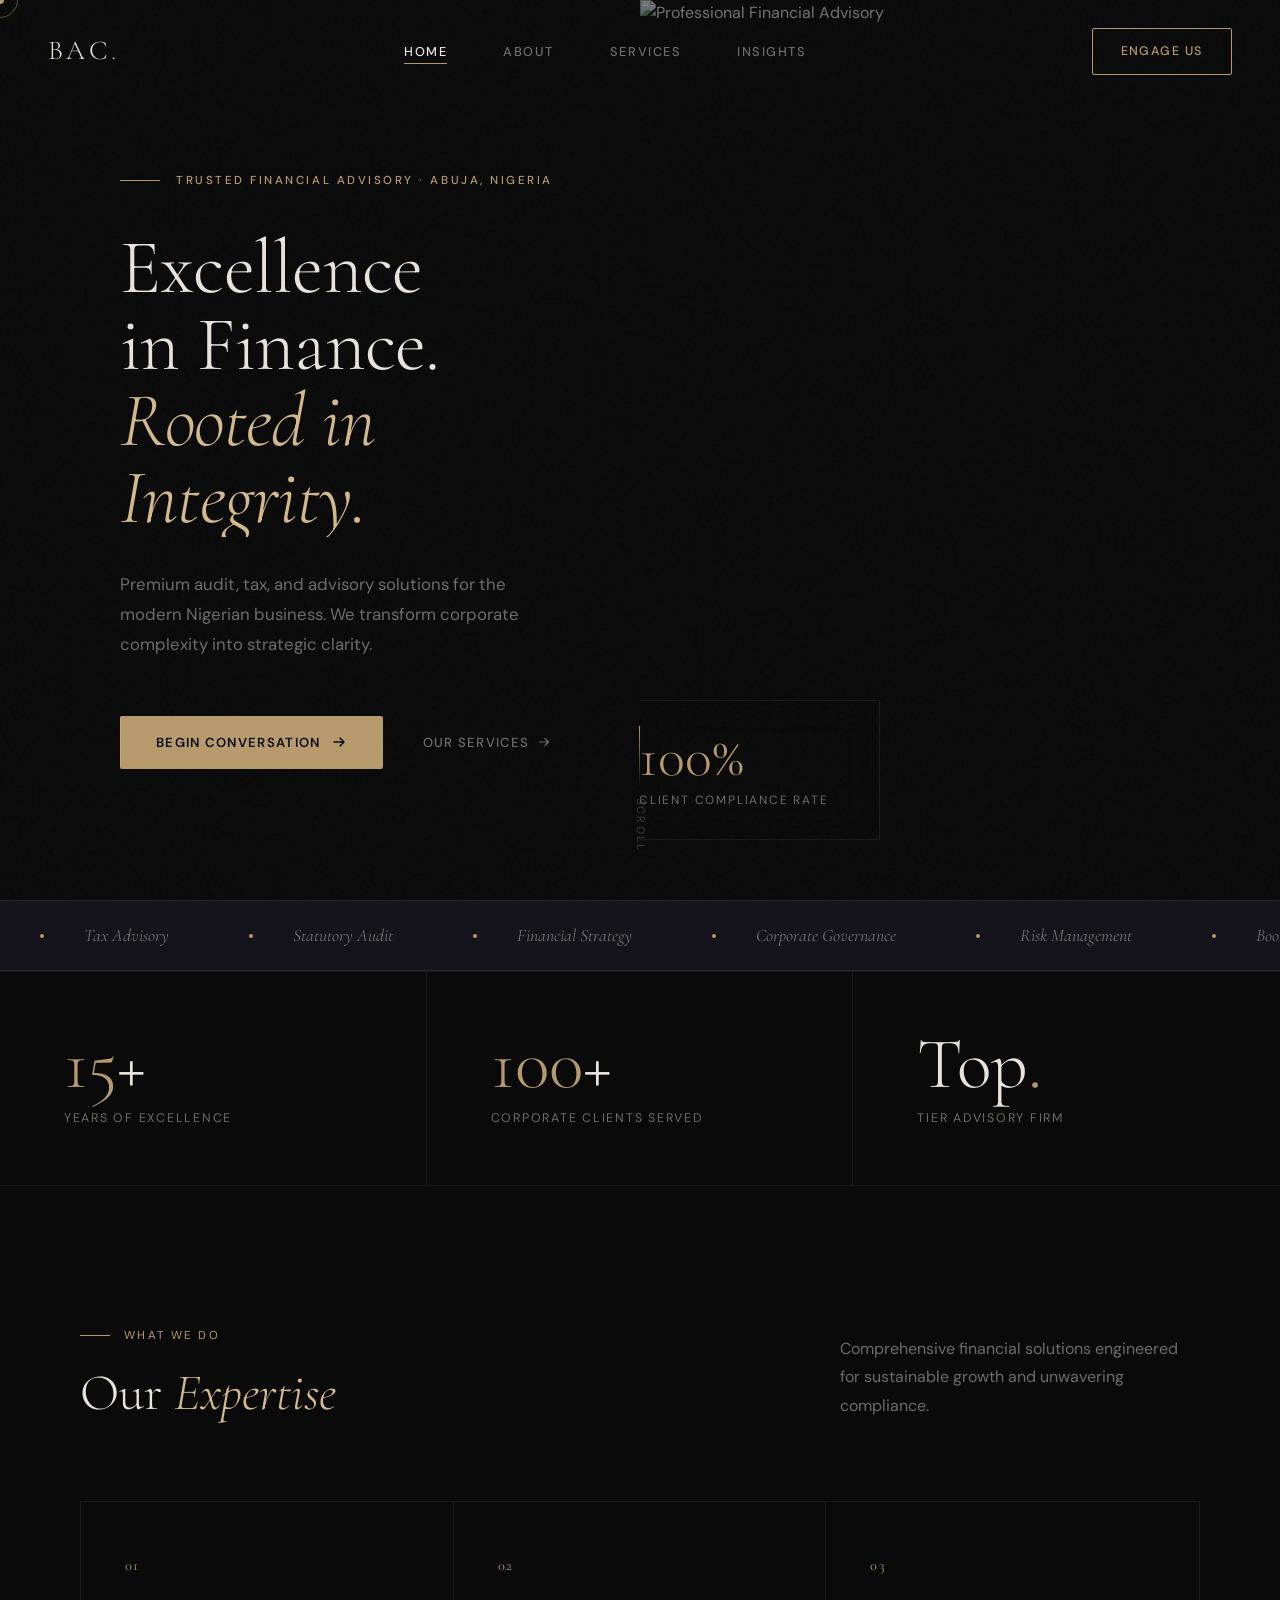
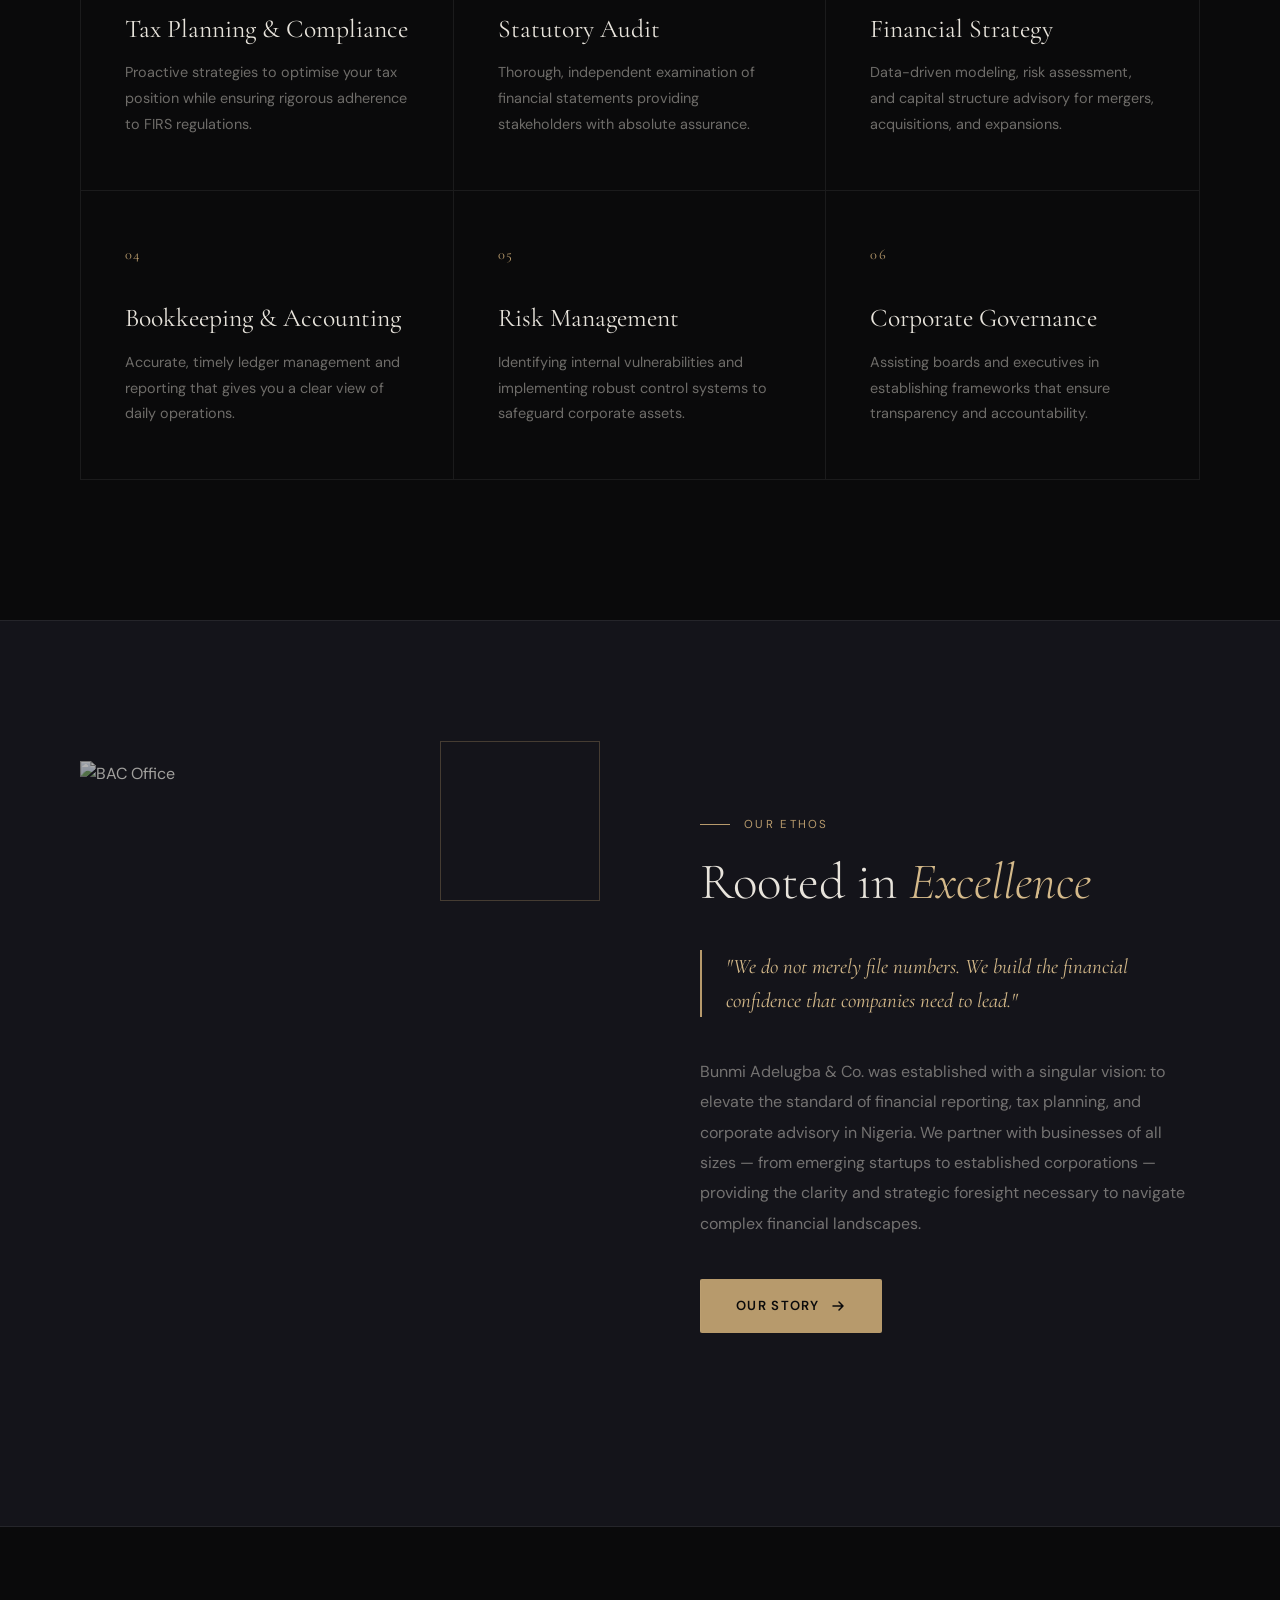
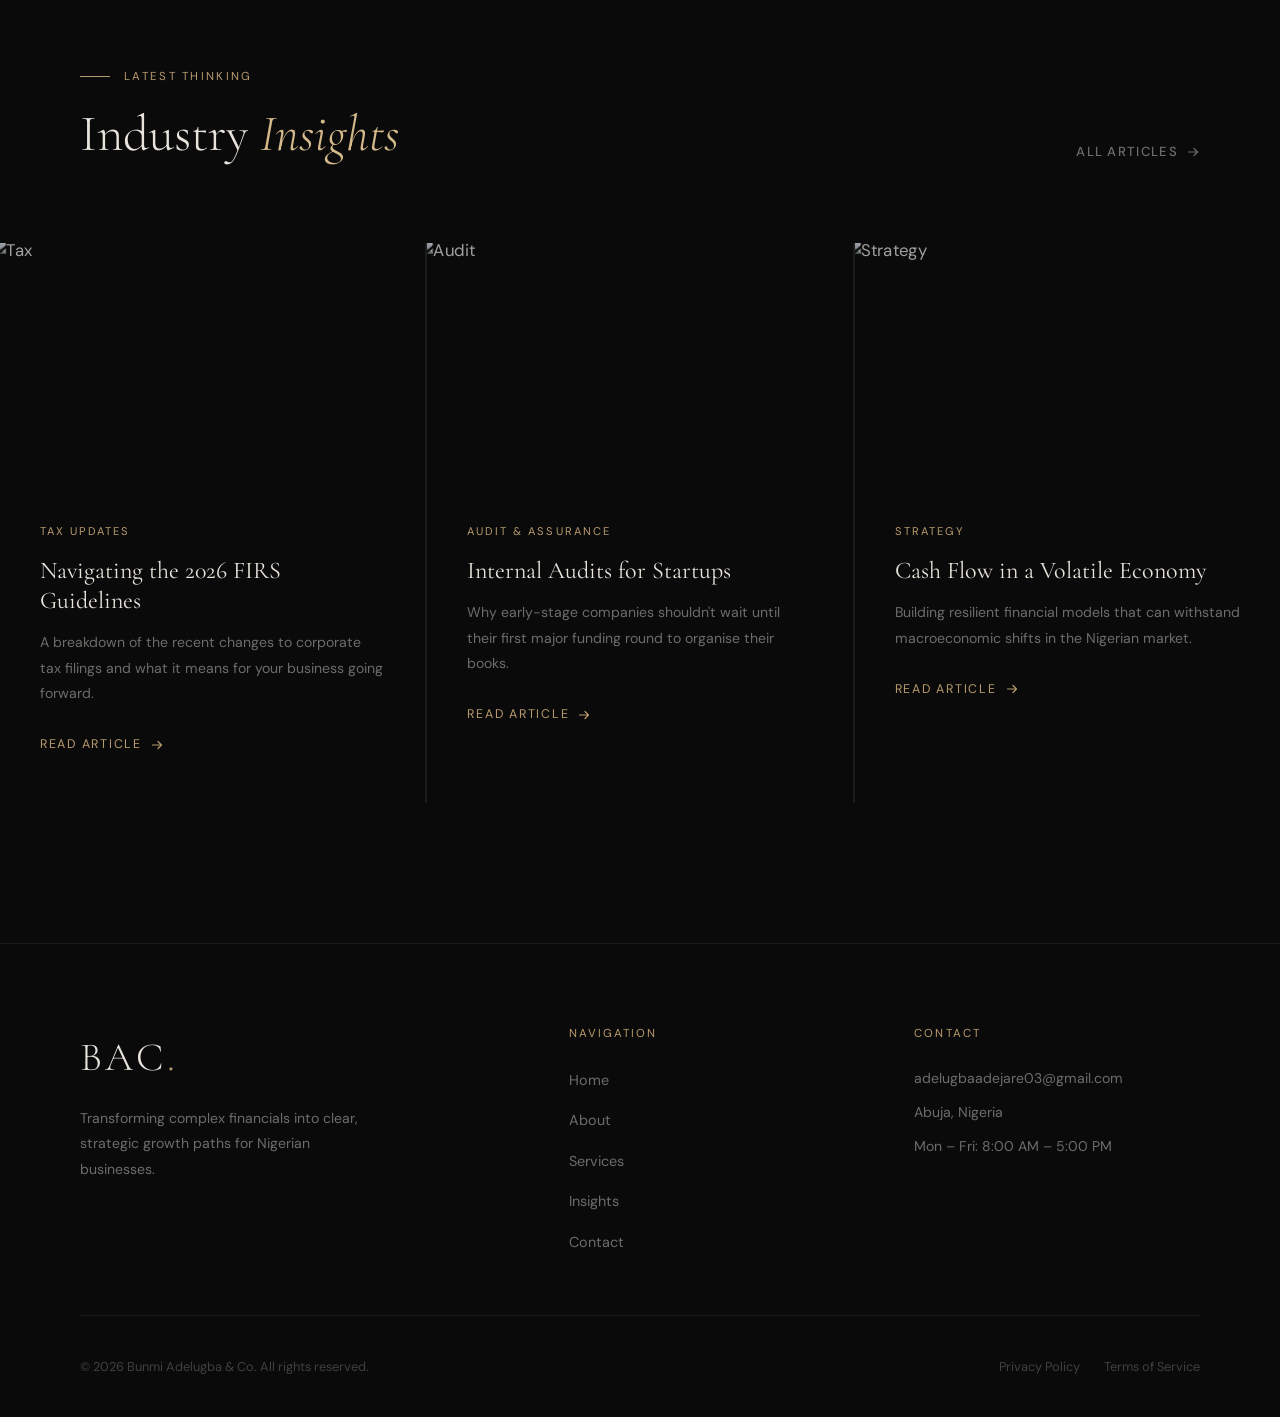
==== commit 9d39635b: "old_fashioned_update" ====
--- a/index.html
+++ b/index.html
@@ -1,129 +1,357 @@
 <!DOCTYPE html>
 <html lang="en">
 <head>
-    <meta charset="UTF-8">
-    <meta name="viewport" content="width=device-width, initial-scale=1.0">
-    <title>Bunmi Adelugba & Co. | Excellence in Finance</title>
-    <link href="https://fonts.googleapis.com/css2?family=Plus+Jakarta+Sans:wght@300;400;600;800&display=swap" rel="stylesheet">
-    <link rel="stylesheet" href="style.css">
+  <meta charset="UTF-8">
+  <meta name="viewport" content="width=device-width, initial-scale=1.0">
+  <title>Bunmi Adelugba & Co. | Excellence in Finance</title>
+  <link href="https://fonts.googleapis.com/css2?family=Cormorant+Garamond:ital,wght@0,300;0,400;0,600;1,300;1,400&family=DM+Sans:wght@300;400;500;600&display=swap" rel="stylesheet">
+  <link rel="stylesheet" href="style.css">
 </head>
 <body>
 
-    <canvas id="bg-canvas"></canvas>
-
-    <nav class="navbar glass-nav">
-        <div class="nav-container">
-            <a href="index.html" class="logo">
-                <span class="logo-text">BAC.</span>
-            </a>
-            <ul class="nav-links">
-                <li><a href="index.html" class="active">Home</a></li>
-                <li><a href="about.html">About</a></li>
-                <li><a href="services.html">Services</a></li>
-                <li><a href="blog.html">Blog</a></li>
-                <li><a href="contact.html">Contact</a></li>
-            </ul>
-            <button class="hamburger" aria-label="Toggle navigation">
-                <span></span><span></span><span></span>
-            </button>
-        </div>
-    </nav>
-
-    <header class="hero">
-        <div class="hero-grid container">
-            <div class="hero-content reveal-up">
-                <div class="badge">Trusted Financial Advisory</div>
-                <h1>Excellence in Finance.<br><span class="highlight-text gradient-text">Rooted in Integrity.</span></h1>
-                <p>Premium audit, tax, and advisory solutions designed for the modern Nigerian business landscape. We bring clarity to your corporate complexity.</p>
-                <div class="hero-buttons">
-                    <a href="contact.html" class="btn btn-primary magnetic" data-strength="20">Start Conversation</a>
-                    <a href="services.html" class="btn btn-secondary magnetic" data-strength="10">Explore Services</a>
-                </div>
-            </div>
-            <div class="hero-visual reveal-scale">
-                <div class="glass-panel image-wrapper" data-speed="0.05">
-                    <img src="https://images.unsplash.com/photo-1560518883-ce09059eeffa?ixlib=rb-4.0.3&auto=format&fit=crop&w=1000&q=80" alt="Corporate Financial Planning">
-                    
-                    <div class="floating-badge glass-panel floating-anim">
-                        <span class="counter" data-target="100">0</span>%
-                        <small>Compliance Rate</small>
-                    </div>
-                </div>
-            </div>
-        </div>
-    </header>
-
-    <section class="trust-bar">
-        <div class="stat-container container stagger-group">
-            <div class="stat-item glass-panel stagger-element">
-                <h2><span class="counter" data-target="15">0</span>+</h2>
-                <p>Years of Excellence</p>
-            </div>
-            <div class="stat-item glass-panel stagger-element">
-                <h2><span class="counter" data-target="100">0</span>+</h2>
-                <p>Corporate Clients</p>
-            </div>
-            <div class="stat-item glass-panel stagger-element">
-                <h2>Top Tier</h2>
-                <p>Advisory Firm</p>
-            </div>
-        </div>
-    </section>
-
-    <section class="expertise">
-        <div class="container">
-            <div class="section-header reveal-up">
-                <h2 class="section-title">Our <span class="gradient-text">Expertise</span></h2>
-                <p>Comprehensive solutions tailored for sustainable business growth.</p>
-            </div>
-            
-            <div class="grid-3 stagger-group">
-                <div class="service-card glass-card stagger-element hover-shine">
-                    <img src="https://images.unsplash.com/photo-1554224155-6726b3ff858f?ixlib=rb-4.0.3&auto=format&fit=crop&w=600&q=80" alt="Tax Advisory" class="card-img">
-                    <div class="card-content">
-                        <h3>Tax Advisory</h3>
-                        <p>Sophisticated planning and compliance strategies to minimize liability.</p>
-                        <span class="read-more">Learn more &rarr;</span>
-                    </div>
-                </div>
-                
-                <div class="service-card glass-card stagger-element hover-shine">
-                    <img src="https://images.unsplash.com/photo-1460925895917-afdab827c52f?ixlib=rb-4.0.3&auto=format&fit=crop&w=600&q=80" alt="Audit" class="card-img">
-                    <div class="card-content">
-                        <h3>Audit & Assurance</h3>
-                        <p>Independent, rigorous auditing providing stakeholders with absolute transparency.</p>
-                        <span class="read-more">Learn more &rarr;</span>
-                    </div>
-                </div>
-                
-                <div class="service-card glass-card stagger-element hover-shine">
-                    <img src="https://images.unsplash.com/photo-1551288049-bebda4e38f71?ixlib=rb-4.0.3&auto=format&fit=crop&w=600&q=80" alt="Strategy" class="card-img">
-                    <div class="card-content">
-                        <h3>Financial Strategy</h3>
-                        <p>Data-driven insights and financial modeling to drive long-term business growth.</p>
-                        <span class="read-more">Learn more &rarr;</span>
-                    </div>
-                </div>
-            </div>
-        </div>
-    </section>
-
-    <footer class="modern-footer">
-        <div class="container footer-content reveal-up">
-            <div class="footer-info">
-                <span class="logo-text">BAC.</span>
-                <p>Transforming complex financials into clear, strategic growth paths.</p>
-            </div>
-            <div class="footer-contact">
-                <p><strong>Email:</strong> adelugbaadejare03@gmail.com</p>
-                <p><strong>Location:</strong> Abuja, Nigeria</p>
-            </div>
-        </div>
-        <div class="footer-bottom">
-            <p>&copy; 2026 Bunmi Adelugba & Co. All rights reserved.</p>
-        </div>
-    </footer>
-
-    <script src="main.js"></script>
+  <!-- Custom Cursor -->
+  <div class="cursor-dot"></div>
+  <div class="cursor-ring"></div>
+
+  <!-- Navigation -->
+  <nav class="site-nav">
+    <div class="nav-inner">
+      <a href="index.html" class="nav-logo">BAC<span>.</span></a>
+      <ul class="nav-menu">
+        <li><a href="index.html" class="active">Home</a></li>
+        <li><a href="about.html">About</a></li>
+        <li><a href="services.html">Services</a></li>
+        <li><a href="blog.html">Insights</a></li>
+      </ul>
+      <a href="contact.html" class="nav-cta">Engage Us</a>
+      <button class="hamburger" aria-label="Menu">
+        <span></span><span></span><span></span>
+      </button>
+    </div>
+  </nav>
+
+  <!-- Mobile Overlay -->
+  <div class="nav-mobile-overlay">
+    <a href="index.html" class="active">Home</a>
+    <a href="about.html">About</a>
+    <a href="services.html">Services</a>
+    <a href="blog.html">Insights</a>
+    <a href="contact.html">Contact</a>
+  </div>
+
+  <!-- ======== HERO ======== -->
+  <section class="hero-index">
+    <div class="hero-left">
+      <div class="hero-eyebrow reveal" data-delay="1">
+        <div class="eyebrow-line"></div>
+        <span class="eyebrow-text">Trusted Financial Advisory · Abuja, Nigeria</span>
+      </div>
+
+      <h1 class="hero-h1 reveal" data-delay="2">
+        Excellence<br>in Finance.<br>
+        <em>Rooted in<br>Integrity.</em>
+      </h1>
+
+      <p class="hero-sub reveal" data-delay="3">
+        Premium audit, tax, and advisory solutions for the modern Nigerian business. We transform corporate complexity into strategic clarity.
+      </p>
+
+      <div class="hero-actions reveal" data-delay="4">
+        <a href="contact.html" class="btn-primary-gold">
+          <span>Begin Conversation</span>
+          <svg width="16" height="16" viewBox="0 0 16 16" fill="none"><path d="M3 8h10M9 4l4 4-4 4" stroke="currentColor" stroke-width="1.5" stroke-linecap="round" stroke-linejoin="round"/></svg>
+        </a>
+        <a href="services.html" class="btn-ghost">
+          Our Services
+          <svg width="14" height="14" viewBox="0 0 14 14" fill="none"><path d="M2.5 7h9M8 3.5L11.5 7 8 10.5" stroke="currentColor" stroke-width="1.2" stroke-linecap="round" stroke-linejoin="round"/></svg>
+        </a>
+      </div>
+    </div>
+
+    <div class="hero-right">
+      <img 
+        src="https://images.unsplash.com/photo-1556761175-4b46a572b786?ixlib=rb-4.0.3&auto=format&fit=crop&w=1200&q=80" 
+        alt="Professional Financial Advisory" 
+        class="hero-image-main"
+        data-parallax="0.08"
+      >
+      <div class="hero-overlay-panel">
+        <div class="overlay-stat-num"><span class="counter" data-target="100">0</span>%</div>
+        <div class="overlay-stat-label">Client Compliance Rate</div>
+      </div>
+    </div>
+
+    <div class="hero-scroll-hint">
+      <div class="scroll-line"></div>
+      <span class="scroll-label">Scroll</span>
+    </div>
+  </section>
+
+  <!-- ======== MARQUEE ======== -->
+  <div class="marquee-section">
+    <div class="marquee-track">
+      <div class="marquee-item">
+        <span class="marquee-dot"></span>
+        Tax Advisory
+      </div>
+      <div class="marquee-item">
+        <span class="marquee-dot"></span>
+        Statutory Audit
+      </div>
+      <div class="marquee-item">
+        <span class="marquee-dot"></span>
+        Financial Strategy
+      </div>
+      <div class="marquee-item">
+        <span class="marquee-dot"></span>
+        Corporate Governance
+      </div>
+      <div class="marquee-item">
+        <span class="marquee-dot"></span>
+        Risk Management
+      </div>
+      <div class="marquee-item">
+        <span class="marquee-dot"></span>
+        Bookkeeping & Accounting
+      </div>
+      <div class="marquee-item">
+        <span class="marquee-dot"></span>
+        FIRS Compliance
+      </div>
+      <div class="marquee-item">
+        <span class="marquee-dot"></span>
+        Financial Reporting
+      </div>
+    </div>
+  </div>
+
+  <!-- ======== METRICS ======== -->
+  <div class="metrics-band">
+    <div class="metrics-inner">
+      <div class="metric-item reveal">
+        <div class="metric-num"><span class="counter" data-target="15">0</span>+</div>
+        <div class="metric-label">Years of Excellence</div>
+      </div>
+      <div class="metric-item reveal" data-delay="2">
+        <div class="metric-num"><span class="counter" data-target="100">0</span>+</div>
+        <div class="metric-label">Corporate Clients Served</div>
+      </div>
+      <div class="metric-item reveal" data-delay="4">
+        <div class="metric-num">Top<span style="color:var(--gold)">.</span></div>
+        <div class="metric-label">Tier Advisory Firm</div>
+      </div>
+    </div>
+  </div>
+
+  <!-- ======== SERVICES ======== -->
+  <section class="section">
+    <div class="section-inner">
+      <div class="section-header">
+        <div>
+          <div class="section-label reveal">
+            <div class="section-label-line"></div>
+            <span class="section-label-text">What We Do</span>
+          </div>
+          <h2 class="section-title reveal" data-delay="2">Our <em>Expertise</em></h2>
+        </div>
+        <p class="section-desc reveal" data-delay="3">
+          Comprehensive financial solutions engineered for sustainable growth and unwavering compliance.
+        </p>
+      </div>
+
+      <div class="services-grid">
+        <div class="service-tile reveal" data-delay="1">
+          <span class="service-tile-num">01</span>
+          <h3 class="service-tile-title">Tax Planning & Compliance</h3>
+          <p class="service-tile-desc">Proactive strategies to optimise your tax position while ensuring rigorous adherence to FIRS regulations.</p>
+          <div class="service-tile-arrow">
+            <svg width="14" height="14" viewBox="0 0 14 14" fill="none"><path d="M2.5 7h9M8 3.5L11.5 7 8 10.5" stroke="var(--gold)" stroke-width="1.2" stroke-linecap="round" stroke-linejoin="round"/></svg>
+          </div>
+        </div>
+
+        <div class="service-tile reveal" data-delay="2">
+          <span class="service-tile-num">02</span>
+          <h3 class="service-tile-title">Statutory Audit</h3>
+          <p class="service-tile-desc">Thorough, independent examination of financial statements providing stakeholders with absolute assurance.</p>
+          <div class="service-tile-arrow">
+            <svg width="14" height="14" viewBox="0 0 14 14" fill="none"><path d="M2.5 7h9M8 3.5L11.5 7 8 10.5" stroke="var(--gold)" stroke-width="1.2" stroke-linecap="round" stroke-linejoin="round"/></svg>
+          </div>
+        </div>
+
+        <div class="service-tile reveal" data-delay="3">
+          <span class="service-tile-num">03</span>
+          <h3 class="service-tile-title">Financial Strategy</h3>
+          <p class="service-tile-desc">Data-driven modeling, risk assessment, and capital structure advisory for mergers, acquisitions, and expansions.</p>
+          <div class="service-tile-arrow">
+            <svg width="14" height="14" viewBox="0 0 14 14" fill="none"><path d="M2.5 7h9M8 3.5L11.5 7 8 10.5" stroke="var(--gold)" stroke-width="1.2" stroke-linecap="round" stroke-linejoin="round"/></svg>
+          </div>
+        </div>
+
+        <div class="service-tile reveal" data-delay="1">
+          <span class="service-tile-num">04</span>
+          <h3 class="service-tile-title">Bookkeeping & Accounting</h3>
+          <p class="service-tile-desc">Accurate, timely ledger management and reporting that gives you a clear view of daily operations.</p>
+          <div class="service-tile-arrow">
+            <svg width="14" height="14" viewBox="0 0 14 14" fill="none"><path d="M2.5 7h9M8 3.5L11.5 7 8 10.5" stroke="var(--gold)" stroke-width="1.2" stroke-linecap="round" stroke-linejoin="round"/></svg>
+          </div>
+        </div>
+
+        <div class="service-tile reveal" data-delay="2">
+          <span class="service-tile-num">05</span>
+          <h3 class="service-tile-title">Risk Management</h3>
+          <p class="service-tile-desc">Identifying internal vulnerabilities and implementing robust control systems to safeguard corporate assets.</p>
+          <div class="service-tile-arrow">
+            <svg width="14" height="14" viewBox="0 0 14 14" fill="none"><path d="M2.5 7h9M8 3.5L11.5 7 8 10.5" stroke="var(--gold)" stroke-width="1.2" stroke-linecap="round" stroke-linejoin="round"/></svg>
+          </div>
+        </div>
+
+        <div class="service-tile reveal" data-delay="3">
+          <span class="service-tile-num">06</span>
+          <h3 class="service-tile-title">Corporate Governance</h3>
+          <p class="service-tile-desc">Assisting boards and executives in establishing frameworks that ensure transparency and accountability.</p>
+          <div class="service-tile-arrow">
+            <svg width="14" height="14" viewBox="0 0 14 14" fill="none"><path d="M2.5 7h9M8 3.5L11.5 7 8 10.5" stroke="var(--gold)" stroke-width="1.2" stroke-linecap="round" stroke-linejoin="round"/></svg>
+          </div>
+        </div>
+      </div>
+    </div>
+  </section>
+
+  <!-- ======== ABOUT STRIP ======== -->
+  <div class="about-strip">
+    <div class="about-strip-inner">
+      <div class="about-image-wrap reveal-left">
+        <img src="https://images.unsplash.com/photo-1560518883-ce09059eeffa?ixlib=rb-4.0.3&auto=format&fit=crop&w=800&q=80" alt="BAC Office">
+        <div class="about-image-accent"></div>
+      </div>
+
+      <div>
+        <div class="section-label reveal">
+          <div class="section-label-line"></div>
+          <span class="section-label-text">Our Ethos</span>
+        </div>
+        <h2 class="section-title reveal" data-delay="2" style="margin: 20px 0 0;">Rooted in <em>Excellence</em></h2>
+
+        <blockquote class="about-quote reveal" data-delay="3">
+          "We do not merely file numbers. We build the financial confidence that companies need to lead."
+        </blockquote>
+
+        <p class="about-body reveal" data-delay="4">
+          Bunmi Adelugba & Co. was established with a singular vision: to elevate the standard of financial reporting, tax planning, and corporate advisory in Nigeria. We partner with businesses of all sizes — from emerging startups to established corporations — providing the clarity and strategic foresight necessary to navigate complex financial landscapes.
+        </p>
+
+        <a href="about.html" class="btn-primary-gold reveal" data-delay="5">
+          <span>Our Story</span>
+          <svg width="16" height="16" viewBox="0 0 16 16" fill="none"><path d="M3 8h10M9 4l4 4-4 4" stroke="currentColor" stroke-width="1.5" stroke-linecap="round" stroke-linejoin="round"/></svg>
+        </a>
+      </div>
+    </div>
+  </div>
+
+  <!-- ======== INSIGHTS ======== -->
+  <section class="section">
+    <div class="section-inner">
+      <div class="section-header">
+        <div>
+          <div class="section-label reveal">
+            <div class="section-label-line"></div>
+            <span class="section-label-text">Latest Thinking</span>
+          </div>
+          <h2 class="section-title reveal" data-delay="2">Industry <em>Insights</em></h2>
+        </div>
+        <a href="blog.html" class="btn-ghost reveal" data-delay="3">
+          All Articles
+          <svg width="14" height="14" viewBox="0 0 14 14" fill="none"><path d="M2.5 7h9M8 3.5L11.5 7 8 10.5" stroke="currentColor" stroke-width="1.2" stroke-linecap="round" stroke-linejoin="round"/></svg>
+        </a>
+      </div>
+    </div>
+
+    <div class="insights-grid">
+      <div class="insight-card reveal">
+        <div class="insight-img-wrap">
+          <img src="https://images.unsplash.com/photo-1554224154-26032ffc0d04?ixlib=rb-4.0.3&auto=format&fit=crop&w=800&q=80" alt="Tax">
+        </div>
+        <div class="insight-body">
+          <span class="insight-tag">Tax Updates</span>
+          <h3 class="insight-title">Navigating the 2026 FIRS Guidelines</h3>
+          <p class="insight-excerpt">A breakdown of the recent changes to corporate tax filings and what it means for your business going forward.</p>
+          <a href="blog.html" class="insight-read-more">
+            Read Article
+            <svg width="14" height="14" viewBox="0 0 14 14" fill="none"><path d="M2.5 7h9M8 3.5L11.5 7 8 10.5" stroke="currentColor" stroke-width="1.2" stroke-linecap="round" stroke-linejoin="round"/></svg>
+          </a>
+        </div>
+      </div>
+
+      <div class="insight-card reveal" data-delay="2">
+        <div class="insight-img-wrap">
+          <img src="https://images.unsplash.com/photo-1507679799987-c73779587ccf?ixlib=rb-4.0.3&auto=format&fit=crop&w=800&q=80" alt="Audit">
+        </div>
+        <div class="insight-body">
+          <span class="insight-tag">Audit & Assurance</span>
+          <h3 class="insight-title">Internal Audits for Startups</h3>
+          <p class="insight-excerpt">Why early-stage companies shouldn't wait until their first major funding round to organise their books.</p>
+          <a href="blog.html" class="insight-read-more">
+            Read Article
+            <svg width="14" height="14" viewBox="0 0 14 14" fill="none"><path d="M2.5 7h9M8 3.5L11.5 7 8 10.5" stroke="currentColor" stroke-width="1.2" stroke-linecap="round" stroke-linejoin="round"/></svg>
+          </a>
+        </div>
+      </div>
+
+      <div class="insight-card reveal" data-delay="4">
+        <div class="insight-img-wrap">
+          <img src="https://images.unsplash.com/photo-1460925895917-afdab827c52f?ixlib=rb-4.0.3&auto=format&fit=crop&w=800&q=80" alt="Strategy">
+        </div>
+        <div class="insight-body">
+          <span class="insight-tag">Strategy</span>
+          <h3 class="insight-title">Cash Flow in a Volatile Economy</h3>
+          <p class="insight-excerpt">Building resilient financial models that can withstand macroeconomic shifts in the Nigerian market.</p>
+          <a href="blog.html" class="insight-read-more">
+            Read Article
+            <svg width="14" height="14" viewBox="0 0 14 14" fill="none"><path d="M2.5 7h9M8 3.5L11.5 7 8 10.5" stroke="currentColor" stroke-width="1.2" stroke-linecap="round" stroke-linejoin="round"/></svg>
+          </a>
+        </div>
+      </div>
+    </div>
+  </section>
+
+  <!-- ======== FOOTER ======== -->
+  <footer class="site-footer">
+    <div class="footer-inner">
+      <div class="footer-top">
+        <div>
+          <div class="footer-brand-name">BAC<span>.</span></div>
+          <p class="footer-tagline">Transforming complex financials into clear, strategic growth paths for Nigerian businesses.</p>
+        </div>
+
+        <div>
+          <div class="footer-col-title">Navigation</div>
+          <ul class="footer-links">
+            <li><a href="index.html">Home</a></li>
+            <li><a href="about.html">About</a></li>
+            <li><a href="services.html">Services</a></li>
+            <li><a href="blog.html">Insights</a></li>
+            <li><a href="contact.html">Contact</a></li>
+          </ul>
+        </div>
+
+        <div>
+          <div class="footer-col-title">Contact</div>
+          <p class="footer-contact-item">adelugbaadejare03@gmail.com</p>
+          <p class="footer-contact-item">Abuja, Nigeria</p>
+          <p class="footer-contact-item">Mon – Fri: 8:00 AM – 5:00 PM</p>
+        </div>
+      </div>
+
+      <div class="footer-bottom">
+        <p class="footer-copy">&copy; 2026 Bunmi Adelugba & Co. All rights reserved.</p>
+        <div class="footer-legal">
+          <a href="#">Privacy Policy</a>
+          <a href="#">Terms of Service</a>
+        </div>
+      </div>
+    </div>
+  </footer>
+
+  <script src="main.js"></script>
 </body>
 </html>
--- a/style.css
+++ b/style.css
@@ -1,555 +1,1318 @@
 /* =========================================
-   1. BASE VARIABLES & RESET
+   BAC. — Premium Financial Firm
+   Redesign: Luxury Editorial Dark
+   ========================================= */
+
+@import url('https://fonts.googleapis.com/css2?family=Cormorant+Garamond:ital,wght@0,300;0,400;0,600;1,300;1,400&family=DM+Sans:wght@300;400;500;600&display=swap');
+
+/* =========================================
+   1. DESIGN TOKENS
    ========================================= */
 :root {
-    --primary-color: #0B1120; /* Deep Obsidian */
-    --primary-light: #1E293B;
-    --secondary-color: #3B82F6; /* Tech Blue */
-    --accent-color: #38BDF8; /* Light Blue */
-    --gradient-brand: linear-gradient(135deg, #3B82F6 0%, #38BDF8 100%);
-    --text-dark: #F8FAFC; /* Light text for dark theme */
-    --text-light: #94A3B8;
-    --white: #FFFFFF;
-    --glass-bg: rgba(30, 41, 59, 0.6);
-    --glass-border: rgba(255, 255, 255, 0.1);
-    --transition: all 0.4s cubic-bezier(0.25, 0.46, 0.45, 0.94);
-}
-
-* {
-    margin: 0;
-    padding: 0;
-    box-sizing: border-box;
+  --ink: #0A0A0B;
+  --ink-soft: #111114;
+  --surface: #14141A;
+  --surface-raise: #1C1C26;
+  --border: rgba(255,255,255,0.07);
+  --border-active: rgba(183,154,108,0.5);
+  --gold: #B79A6C;
+  --gold-light: #D4B98A;
+  --gold-pale: rgba(183,154,108,0.12);
+  --text: #E8E4DC;
+  --text-muted: rgba(232,228,220,0.45);
+  --text-dim: rgba(232,228,220,0.25);
+  --white: #FFFFFF;
+  --ease-expo: cubic-bezier(0.16, 1, 0.3, 1);
+  --ease-back: cubic-bezier(0.34, 1.56, 0.64, 1);
+}
+
+/* =========================================
+   2. RESET & BASE
+   ========================================= */
+*, *::before, *::after { margin: 0; padding: 0; box-sizing: border-box; }
+
+html {
+  scroll-behavior: smooth;
+  font-size: 16px;
 }
 
 body {
-    font-family: 'Plus Jakarta Sans', sans-serif;
-    color: var(--text-dark);
-    line-height: 1.6;
-    background-color: var(--primary-color);
-    overflow-x: hidden;
-}
-
-/* Background Canvas */
-#bg-canvas {
-    position: fixed;
-    top: 0;
-    left: 0;
-    width: 100%;
-    height: 100%;
-    z-index: -1;
-    pointer-events: none;
-}
-
-/* =========================================
-   2. TYPOGRAPHY & UTILITIES
-   ========================================= */
-h1, h2, h3, h4 {
-    font-weight: 800;
-    line-height: 1.2;
-}
-
-a {
-    text-decoration: none;
-    color: inherit;
-}
-
-.container {
-    max-width: 1280px;
-    margin: 0 auto;
-    padding: 0 24px;
-}
-
-.text-center {
-    text-align: center;
-}
-
-.gradient-text {
-    background: var(--gradient-brand);
-    -webkit-background-clip: text;
-    -webkit-text-fill-color: transparent;
-}
-
-.glass-panel {
-    background: var(--glass-bg);
-    backdrop-filter: blur(16px);
-    -webkit-backdrop-filter: blur(16px);
-    border: 1px solid var(--glass-border);
-    border-radius: 16px;
-    box-shadow: 0 4px 30px rgba(0, 0, 0, 0.2);
-}
-
-/* =========================================
-   3. NAVIGATION
-   ========================================= */
-.glass-nav {
-    position: fixed;
-    width: 100%;
-    top: 0;
-    z-index: 1000;
-    background: rgba(11, 17, 32, 0.8);
-    backdrop-filter: blur(20px);
-    border-bottom: 1px solid var(--glass-border);
-    transition: var(--transition);
-}
-
-.nav-container {
-    display: flex;
-    justify-content: space-between;
-    align-items: center;
-    padding: 20px 24px;
-    max-width: 1280px;
-    margin: 0 auto;
-}
-
-.logo-text {
-    font-size: 1.8rem;
-    font-weight: 800;
-    color: var(--white);
-    letter-spacing: -1px;
-}
-
-.nav-links {
-    display: flex;
-    list-style: none;
-    gap: 2.5rem;
-}
-
-.nav-links a {
-    font-weight: 600;
-    color: var(--text-light);
-    transition: var(--transition);
-    font-size: 0.95rem;
-}
-
-.nav-links a:hover, .nav-links a.active {
-    color: var(--accent-color);
+  font-family: 'DM Sans', sans-serif;
+  background: var(--ink);
+  color: var(--text);
+  line-height: 1.65;
+  overflow-x: hidden;
+  cursor: none;
+}
+
+a { text-decoration: none; color: inherit; }
+img { display: block; max-width: 100%; }
+button { cursor: none; font-family: inherit; }
+
+/* =========================================
+   3. CUSTOM CURSOR
+   ========================================= */
+.cursor-dot {
+  position: fixed;
+  top: 0; left: 0;
+  width: 8px; height: 8px;
+  background: var(--gold);
+  border-radius: 50%;
+  pointer-events: none;
+  z-index: 9999;
+  transform: translate(-50%, -50%);
+  transition: width 0.2s, height 0.2s, background 0.2s;
+  will-change: transform;
+}
+
+.cursor-ring {
+  position: fixed;
+  top: 0; left: 0;
+  width: 36px; height: 36px;
+  border: 1px solid rgba(183,154,108,0.5);
+  border-radius: 50%;
+  pointer-events: none;
+  z-index: 9998;
+  transform: translate(-50%, -50%);
+  transition: width 0.4s var(--ease-expo), height 0.4s var(--ease-expo), border-color 0.3s;
+  will-change: transform;
+}
+
+body.cursor-hover .cursor-dot { width: 12px; height: 12px; }
+body.cursor-hover .cursor-ring { width: 56px; height: 56px; border-color: var(--gold); }
+
+/* =========================================
+   4. SCROLLBAR
+   ========================================= */
+::-webkit-scrollbar { width: 3px; }
+::-webkit-scrollbar-track { background: var(--ink); }
+::-webkit-scrollbar-thumb { background: var(--gold); border-radius: 2px; }
+
+/* =========================================
+   5. NOISE TEXTURE OVERLAY
+   ========================================= */
+body::before {
+  content: '';
+  position: fixed;
+  inset: 0;
+  background-image: url("data:image/svg+xml,%3Csvg viewBox='0 0 256 256' xmlns='http://www.w3.org/2000/svg'%3E%3Cfilter id='noise'%3E%3CfeTurbulence type='fractalNoise' baseFrequency='0.9' numOctaves='4' stitchTiles='stitch'/%3E%3C/filter%3E%3Crect width='100%25' height='100%25' filter='url(%23noise)' opacity='1'/%3E%3C/svg%3E");
+  opacity: 0.025;
+  pointer-events: none;
+  z-index: 1000;
+}
+
+/* =========================================
+   6. NAVIGATION
+   ========================================= */
+.site-nav {
+  position: fixed;
+  top: 0; left: 0; right: 0;
+  z-index: 500;
+  padding: 28px 0;
+  transition: padding 0.5s var(--ease-expo), background 0.5s;
+}
+
+.site-nav.scrolled {
+  padding: 18px 0;
+  background: rgba(10,10,11,0.92);
+  backdrop-filter: blur(24px);
+  border-bottom: 1px solid var(--border);
+}
+
+.nav-inner {
+  max-width: 1400px;
+  margin: 0 auto;
+  padding: 0 48px;
+  display: flex;
+  align-items: center;
+  justify-content: space-between;
+}
+
+.nav-logo {
+  font-family: 'Cormorant Garamond', serif;
+  font-size: 1.7rem;
+  font-weight: 300;
+  letter-spacing: 0.12em;
+  color: var(--text);
+  position: relative;
+}
+
+.nav-logo span {
+  color: var(--gold);
+}
+
+.nav-menu {
+  display: flex;
+  list-style: none;
+  gap: 3.5rem;
+  align-items: center;
+}
+
+.nav-menu a {
+  font-size: 0.8rem;
+  font-weight: 500;
+  letter-spacing: 0.12em;
+  text-transform: uppercase;
+  color: var(--text-muted);
+  transition: color 0.3s;
+  position: relative;
+}
+
+.nav-menu a::after {
+  content: '';
+  position: absolute;
+  bottom: -4px; left: 0;
+  width: 0; height: 1px;
+  background: var(--gold);
+  transition: width 0.4s var(--ease-expo);
+}
+
+.nav-menu a:hover,
+.nav-menu a.active {
+  color: var(--text);
+}
+
+.nav-menu a:hover::after,
+.nav-menu a.active::after {
+  width: 100%;
+}
+
+.nav-cta {
+  font-size: 0.78rem;
+  font-weight: 500;
+  letter-spacing: 0.12em;
+  text-transform: uppercase;
+  padding: 12px 28px;
+  border: 1px solid var(--gold);
+  color: var(--gold);
+  border-radius: 2px;
+  transition: background 0.3s, color 0.3s;
+}
+
+.nav-cta:hover {
+  background: var(--gold);
+  color: var(--ink);
 }
 
 .hamburger {
-    display: none;
-    background: none;
-    border: none;
-    cursor: pointer;
-    flex-direction: column;
-    gap: 6px;
-    z-index: 1001;
+  display: none;
+  background: none;
+  border: none;
+  flex-direction: column;
+  gap: 5px;
+  padding: 4px;
 }
 
 .hamburger span {
-    display: block;
-    width: 28px;
-    height: 3px;
-    background-color: var(--white);
-    transition: var(--transition);
-    border-radius: 3px;
-}
-
-/* =========================================
-   4. HERO SECTION & BUTTONS
-   ========================================= */
-.hero {
-    min-height: 100vh;
-    display: flex;
-    align-items: center;
-    padding-top: 80px;
-    position: relative;
-}
-
-.hero-grid {
-    display: grid;
-    grid-template-columns: 1fr 1fr;
-    gap: 4rem;
-    align-items: center;
-}
-
-.hero-content {
-    position: relative;
-    z-index: 2;
-    pointer-events: none;
-}
-
-.hero-buttons {
-    display: flex;
-    gap: 1.5rem;
-    pointer-events: auto; 
-}
-
-.badge {
-    display: inline-block;
-    padding: 8px 16px;
-    background: rgba(59, 130, 246, 0.1);
-    color: var(--accent-color);
-    border-radius: 50px;
-    font-size: 0.85rem;
-    font-weight: 600;
-    margin-bottom: 1.5rem;
-    border: 1px solid rgba(59, 130, 246, 0.2);
-}
-
-.hero h1 {
-    font-size: clamp(2.5rem, 5vw, 4.5rem);
-    line-height: 1.1;
-    margin-bottom: 1.5rem;
-    letter-spacing: -1px;
-}
-
-.hero p {
-    font-size: 1.15rem;
-    color: var(--text-light);
-    margin-bottom: 2.5rem;
-    max-width: 90%;
-}
-
-.btn {
-    display: inline-flex;
-    padding: 14px 32px;
-    border-radius: 8px;
-    font-weight: 600;
-    transition: var(--transition);
-    cursor: pointer;
-    position: relative;
-    overflow: hidden;
-    justify-content: center;
-}
-
-.btn-primary {
-    background: var(--gradient-brand);
-    color: var(--white);
-    border: none;
-    box-shadow: 0 10px 20px rgba(59, 130, 246, 0.3);
-}
-
-.btn-primary:hover {
-    box-shadow: 0 15px 25px rgba(59, 130, 246, 0.5);
-    transform: translateY(-2px);
-}
-
-.btn-secondary {
-    background: transparent;
-    color: var(--white);
-    border: 1px solid var(--glass-border);
-    backdrop-filter: blur(10px);
-}
-
-.btn-secondary:hover {
-    background: rgba(255,255,255,0.05);
-}
-
-/* =========================================
-   5. HERO VISUALS & BADGES
-   ========================================= */
-.image-wrapper {
-    position: relative;
-    padding: 1rem;
-    transform: perspective(1000px) rotateY(-5deg);
-    transition: transform 0.5s ease;
-}
-
-.image-wrapper img {
-    width: 100%;
-    border-radius: 12px;
-    display: block;
-}
-
-.floating-badge {
-    position: absolute;
-    bottom: -20px;
-    left: -20px;
-    padding: 1.5rem;
-    text-align: center;
-}
-
-.floating-badge .counter {
-    font-size: 2.5rem;
-    font-weight: 800;
-    color: var(--accent-color);
-}
-
-.floating-badge small {
-    display: block;
-    color: var(--text-light);
-    font-size: 0.8rem;
-    text-transform: uppercase;
-    letter-spacing: 1px;
-}
-
-@keyframes float {
-    0% { transform: translateY(0px); }
-    50% { transform: translateY(-15px); }
-    100% { transform: translateY(0px); }
-}
-.floating-anim {
-    animation: float 6s ease-in-out infinite;
-}
-
-/* =========================================
-   6. LAYOUT GRIDS & CARDS
-   ========================================= */
-.trust-bar {
-    padding: 2rem 0;
-    margin-top: -3rem;
-    position: relative;
-    z-index: 10;
-}
-
-.stat-container {
-    display: flex;
-    justify-content: space-between;
-    gap: 2rem;
-}
-
-.stat-item {
-    flex: 1;
-    padding: 2rem;
-    text-align: center;
-}
-
-.stat-item h2 {
-    font-size: 3rem;
-    color: var(--accent-color);
-    margin-bottom: 0.5rem;
-}
-
-.expertise {
-    padding: 6rem 0;
-}
-
-.grid-3 {
-    display: grid;
-    grid-template-columns: repeat(auto-fit, minmax(320px, 1fr));
-    gap: 2.5rem;
-}
-
-.grid-2 {
-    display: grid;
-    grid-template-columns: repeat(auto-fit, minmax(400px, 1fr));
-    gap: 2.5rem;
-}
-
-.glass-card {
-    background: var(--glass-bg);
-    border: 1px solid var(--glass-border);
-    border-radius: 16px;
-    overflow: hidden;
-    position: relative;
-    transition: transform 0.5s cubic-bezier(0.175, 0.885, 0.32, 1.275);
-}
-
-.card-img {
-    width: 100%;
-    height: 220px;
-    object-fit: cover;
-    border-bottom: 1px solid var(--glass-border);
-    transition: transform 0.7s ease;
-}
-
-.glass-card:hover {
-    transform: translateY(-15px);
-    border-color: rgba(56, 189, 248, 0.4);
-}
-
-.glass-card:hover .card-img {
-    transform: scale(1.05);
-}
-
-.card-content {
-    padding: 2rem;
-}
-
-.card-content h3 {
-    font-size: 1.5rem;
-    margin-bottom: 1rem;
-}
-
-.card-content p {
-    color: var(--text-light);
-    margin-bottom: 1.5rem;
-}
-
-.read-more {
-    color: var(--accent-color);
-    font-weight: 600;
-    font-size: 0.9rem;
-    transition: var(--transition);
-}
-
-.hover-shine::before {
-    content: '';
-    position: absolute;
-    top: 0;
-    left: -100%;
-    width: 50%;
-    height: 100%;
-    background: linear-gradient(to right, rgba(255,255,255,0) 0%, rgba(255,255,255,0.1) 50%, rgba(255,255,255,0) 100%);
-    transform: skewX(-25deg);
-    transition: all 0.75s ease;
-    z-index: 10;
-    pointer-events: none;
-}
-.hover-shine:hover::before {
-    left: 200%;
-}
-
-/* =========================================
-   7. GLASSMORPHIC FORMS
-   ========================================= */
+  display: block;
+  width: 24px;
+  height: 1px;
+  background: var(--text);
+  transition: all 0.4s var(--ease-expo);
+}
+
+/* =========================================
+   7. PAGE TRANSITION
+   ========================================= */
+.page-transition {
+  position: fixed;
+  inset: 0;
+  background: var(--gold);
+  z-index: 9000;
+  transform: scaleY(0);
+  transform-origin: bottom;
+  pointer-events: none;
+}
+
+/* =========================================
+   8. HERO — INDEX
+   ========================================= */
+.hero-index {
+  min-height: 100vh;
+  display: grid;
+  grid-template-columns: 1fr 1fr;
+  align-items: center;
+  position: relative;
+  overflow: hidden;
+}
+
+.hero-left {
+  padding: 160px 80px 120px 120px;
+  position: relative;
+  z-index: 2;
+}
+
+.hero-eyebrow {
+  display: flex;
+  align-items: center;
+  gap: 16px;
+  margin-bottom: 2.5rem;
+}
+
+.eyebrow-line {
+  width: 40px;
+  height: 1px;
+  background: var(--gold);
+}
+
+.eyebrow-text {
+  font-size: 0.72rem;
+  letter-spacing: 0.22em;
+  text-transform: uppercase;
+  color: var(--gold);
+  font-weight: 500;
+}
+
+.hero-h1 {
+  font-family: 'Cormorant Garamond', serif;
+  font-size: clamp(4rem, 6vw, 7rem);
+  font-weight: 300;
+  line-height: 1.0;
+  letter-spacing: -0.01em;
+  margin-bottom: 2rem;
+  overflow: hidden;
+}
+
+.hero-h1 em {
+  font-style: italic;
+  color: var(--gold-light);
+}
+
+.hero-sub {
+  font-size: 1.05rem;
+  color: var(--text-muted);
+  max-width: 440px;
+  line-height: 1.8;
+  margin-bottom: 3.5rem;
+}
+
+.hero-actions {
+  display: flex;
+  align-items: center;
+  gap: 2.5rem;
+}
+
+.btn-primary-gold {
+  display: inline-flex;
+  align-items: center;
+  gap: 10px;
+  padding: 16px 36px;
+  background: var(--gold);
+  color: var(--ink);
+  font-size: 0.82rem;
+  font-weight: 600;
+  letter-spacing: 0.1em;
+  text-transform: uppercase;
+  border-radius: 2px;
+  transition: all 0.4s var(--ease-expo);
+  position: relative;
+  overflow: hidden;
+}
+
+.btn-primary-gold::before {
+  content: '';
+  position: absolute;
+  inset: 0;
+  background: var(--gold-light);
+  transform: translateX(-100%);
+  transition: transform 0.5s var(--ease-expo);
+}
+
+.btn-primary-gold:hover::before { transform: translateX(0); }
+.btn-primary-gold span, .btn-primary-gold svg { position: relative; z-index: 1; }
+.btn-primary-gold:hover { transform: translateY(-2px); box-shadow: 0 16px 48px rgba(183,154,108,0.3); }
+
+.btn-ghost {
+  font-size: 0.82rem;
+  font-weight: 500;
+  letter-spacing: 0.1em;
+  text-transform: uppercase;
+  color: var(--text-muted);
+  display: flex;
+  align-items: center;
+  gap: 8px;
+  transition: color 0.3s, gap 0.3s;
+}
+
+.btn-ghost:hover { color: var(--text); gap: 14px; }
+
+.hero-right {
+  position: relative;
+  height: 100vh;
+  overflow: hidden;
+}
+
+.hero-image-main {
+  width: 100%;
+  height: 100%;
+  object-fit: cover;
+  filter: brightness(0.5) saturate(0.6);
+  transform: scale(1.08);
+  transition: transform 8s ease;
+}
+
+.hero-image-main.loaded { transform: scale(1); }
+
+.hero-overlay-panel {
+  position: absolute;
+  bottom: 60px;
+  left: -40px;
+  background: rgba(10,10,11,0.9);
+  backdrop-filter: blur(20px);
+  border: 1px solid var(--border);
+  border-left: 3px solid var(--gold);
+  padding: 28px 36px;
+  min-width: 280px;
+}
+
+.overlay-stat-num {
+  font-family: 'Cormorant Garamond', serif;
+  font-size: 3.5rem;
+  font-weight: 300;
+  color: var(--gold);
+  line-height: 1;
+}
+
+.overlay-stat-label {
+  font-size: 0.75rem;
+  letter-spacing: 0.15em;
+  text-transform: uppercase;
+  color: var(--text-muted);
+  margin-top: 6px;
+}
+
+.hero-scroll-hint {
+  position: absolute;
+  bottom: 48px;
+  left: 50%;
+  transform: translateX(-50%);
+  display: flex;
+  flex-direction: column;
+  align-items: center;
+  gap: 12px;
+  z-index: 10;
+}
+
+.scroll-line {
+  width: 1px;
+  height: 60px;
+  background: linear-gradient(to bottom, var(--gold), transparent);
+  animation: scroll-pulse 2s ease-in-out infinite;
+}
+
+@keyframes scroll-pulse {
+  0%, 100% { opacity: 0.3; transform: scaleY(1); }
+  50% { opacity: 1; transform: scaleY(1.1); }
+}
+
+.scroll-label {
+  font-size: 0.68rem;
+  letter-spacing: 0.2em;
+  text-transform: uppercase;
+  color: var(--text-dim);
+  writing-mode: vertical-rl;
+}
+
+/* =========================================
+   9. METRICS BAND
+   ========================================= */
+.metrics-band {
+  border-top: 1px solid var(--border);
+  border-bottom: 1px solid var(--border);
+  padding: 0;
+}
+
+.metrics-inner {
+  max-width: 1400px;
+  margin: 0 auto;
+  display: grid;
+  grid-template-columns: repeat(3, 1fr);
+}
+
+.metric-item {
+  padding: 56px 64px;
+  border-right: 1px solid var(--border);
+  position: relative;
+  overflow: hidden;
+  transition: background 0.4s;
+}
+
+.metric-item:last-child { border-right: none; }
+
+.metric-item::before {
+  content: '';
+  position: absolute;
+  bottom: 0; left: 0;
+  width: 0; height: 2px;
+  background: var(--gold);
+  transition: width 0.6s var(--ease-expo);
+}
+
+.metric-item:hover::before { width: 100%; }
+.metric-item:hover { background: var(--surface); }
+
+.metric-num {
+  font-family: 'Cormorant Garamond', serif;
+  font-size: 4.5rem;
+  font-weight: 300;
+  color: var(--text);
+  line-height: 1;
+  margin-bottom: 8px;
+}
+
+.metric-num .counter { color: var(--gold); }
+
+.metric-label {
+  font-size: 0.78rem;
+  letter-spacing: 0.14em;
+  text-transform: uppercase;
+  color: var(--text-muted);
+}
+
+/* =========================================
+   10. SERVICES SECTION
+   ========================================= */
+.section {
+  padding: 140px 0;
+  position: relative;
+}
+
+.section-inner {
+  max-width: 1400px;
+  margin: 0 auto;
+  padding: 0 80px;
+}
+
+.section-header {
+  display: flex;
+  align-items: flex-end;
+  justify-content: space-between;
+  margin-bottom: 80px;
+  gap: 4rem;
+}
+
+.section-label {
+  display: flex;
+  align-items: center;
+  gap: 14px;
+  margin-bottom: 20px;
+}
+
+.section-label-line {
+  width: 30px;
+  height: 1px;
+  background: var(--gold);
+}
+
+.section-label-text {
+  font-size: 0.72rem;
+  letter-spacing: 0.2em;
+  text-transform: uppercase;
+  color: var(--gold);
+}
+
+.section-title {
+  font-family: 'Cormorant Garamond', serif;
+  font-size: clamp(2.8rem, 4vw, 4.5rem);
+  font-weight: 300;
+  line-height: 1.1;
+  color: var(--text);
+}
+
+.section-title em {
+  font-style: italic;
+  color: var(--gold-light);
+}
+
+.section-desc {
+  font-size: 1rem;
+  color: var(--text-muted);
+  max-width: 360px;
+  line-height: 1.8;
+  flex-shrink: 0;
+}
+
+/* Services Grid */
+.services-grid {
+  display: grid;
+  grid-template-columns: repeat(3, 1fr);
+  gap: 0;
+  border: 1px solid var(--border);
+}
+
+.service-tile {
+  padding: 52px 44px;
+  border-right: 1px solid var(--border);
+  border-bottom: 1px solid var(--border);
+  position: relative;
+  overflow: hidden;
+  transition: background 0.5s;
+  cursor: none;
+}
+
+.service-tile:nth-child(3n) { border-right: none; }
+.service-tile:nth-last-child(-n+3) { border-bottom: none; }
+
+.service-tile::before {
+  content: '';
+  position: absolute;
+  inset: 0;
+  background: var(--gold-pale);
+  opacity: 0;
+  transition: opacity 0.5s;
+}
+
+.service-tile:hover::before { opacity: 1; }
+
+.service-tile-num {
+  font-family: 'Cormorant Garamond', serif;
+  font-size: 0.9rem;
+  color: var(--gold);
+  letter-spacing: 0.1em;
+  margin-bottom: 36px;
+  display: block;
+}
+
+.service-tile-icon {
+  width: 40px;
+  height: 40px;
+  margin-bottom: 24px;
+  opacity: 0.7;
+  transition: opacity 0.3s;
+}
+
+.service-tile:hover .service-tile-icon { opacity: 1; }
+
+.service-tile-title {
+  font-family: 'Cormorant Garamond', serif;
+  font-size: 1.6rem;
+  font-weight: 400;
+  margin-bottom: 16px;
+  color: var(--text);
+  line-height: 1.2;
+  position: relative;
+}
+
+.service-tile-desc {
+  font-size: 0.9rem;
+  color: var(--text-muted);
+  line-height: 1.8;
+  position: relative;
+}
+
+.service-tile-arrow {
+  position: absolute;
+  bottom: 40px;
+  right: 44px;
+  width: 32px;
+  height: 32px;
+  border: 1px solid var(--border-active);
+  border-radius: 50%;
+  display: flex;
+  align-items: center;
+  justify-content: center;
+  opacity: 0;
+  transform: translateY(8px);
+  transition: opacity 0.4s, transform 0.4s var(--ease-expo);
+}
+
+.service-tile:hover .service-tile-arrow {
+  opacity: 1;
+  transform: translateY(0);
+}
+
+/* =========================================
+   11. ABOUT STRIP (index page)
+   ========================================= */
+.about-strip {
+  padding: 140px 0;
+  background: var(--surface);
+  border-top: 1px solid var(--border);
+  border-bottom: 1px solid var(--border);
+}
+
+.about-strip-inner {
+  max-width: 1400px;
+  margin: 0 auto;
+  padding: 0 80px;
+  display: grid;
+  grid-template-columns: 1fr 1fr;
+  gap: 120px;
+  align-items: center;
+}
+
+.about-image-wrap {
+  position: relative;
+}
+
+.about-image-wrap img {
+  width: 100%;
+  aspect-ratio: 4/5;
+  object-fit: cover;
+  filter: saturate(0.5) brightness(0.7);
+}
+
+.about-image-accent {
+  position: absolute;
+  top: -20px;
+  right: -20px;
+  width: 160px;
+  height: 160px;
+  border: 1px solid var(--gold);
+  opacity: 0.3;
+  z-index: -1;
+}
+
+.about-quote {
+  font-family: 'Cormorant Garamond', serif;
+  font-size: 1.3rem;
+  font-style: italic;
+  color: var(--gold-light);
+  line-height: 1.6;
+  margin: 2.5rem 0;
+  padding-left: 24px;
+  border-left: 2px solid var(--gold);
+}
+
+.about-body {
+  font-size: 1rem;
+  color: var(--text-muted);
+  line-height: 1.9;
+  margin-bottom: 2.5rem;
+}
+
+/* =========================================
+   12. INSIGHTS (Blog)
+   ========================================= */
+.insights-grid {
+  display: grid;
+  grid-template-columns: repeat(3, 1fr);
+  gap: 2px;
+  background: var(--border);
+}
+
+.insight-card {
+  background: var(--ink);
+  overflow: hidden;
+  position: relative;
+  cursor: none;
+  group: true;
+}
+
+.insight-img-wrap {
+  overflow: hidden;
+  aspect-ratio: 16/9;
+}
+
+.insight-img-wrap img {
+  width: 100%;
+  height: 100%;
+  object-fit: cover;
+  filter: saturate(0.4) brightness(0.7);
+  transform: scale(1.05);
+  transition: transform 0.9s var(--ease-expo), filter 0.5s;
+}
+
+.insight-card:hover .insight-img-wrap img {
+  transform: scale(1);
+  filter: saturate(0.6) brightness(0.8);
+}
+
+.insight-body {
+  padding: 40px 40px 48px;
+}
+
+.insight-tag {
+  font-size: 0.7rem;
+  letter-spacing: 0.18em;
+  text-transform: uppercase;
+  color: var(--gold);
+  margin-bottom: 16px;
+  display: block;
+}
+
+.insight-title {
+  font-family: 'Cormorant Garamond', serif;
+  font-size: 1.5rem;
+  font-weight: 400;
+  line-height: 1.25;
+  margin-bottom: 14px;
+  color: var(--text);
+  transition: color 0.3s;
+}
+
+.insight-card:hover .insight-title { color: var(--gold-light); }
+
+.insight-excerpt {
+  font-size: 0.88rem;
+  color: var(--text-muted);
+  line-height: 1.8;
+  margin-bottom: 28px;
+}
+
+.insight-read-more {
+  font-size: 0.78rem;
+  letter-spacing: 0.14em;
+  text-transform: uppercase;
+  color: var(--gold);
+  display: flex;
+  align-items: center;
+  gap: 8px;
+  transition: gap 0.3s;
+}
+
+.insight-card:hover .insight-read-more { gap: 14px; }
+
+/* =========================================
+   13. PAGE HERO (inner pages)
+   ========================================= */
+.page-hero {
+  padding: 200px 80px 100px;
+  max-width: 1400px;
+  margin: 0 auto;
+  position: relative;
+}
+
+.page-hero-num {
+  font-family: 'Cormorant Garamond', serif;
+  font-size: 12rem;
+  font-weight: 300;
+  color: var(--surface-raise);
+  position: absolute;
+  top: 100px;
+  right: 80px;
+  line-height: 1;
+  user-select: none;
+  z-index: 0;
+}
+
+.page-hero-title {
+  font-family: 'Cormorant Garamond', serif;
+  font-size: clamp(3.5rem, 6vw, 6.5rem);
+  font-weight: 300;
+  line-height: 1.0;
+  position: relative;
+  z-index: 1;
+}
+
+.page-hero-title em {
+  font-style: italic;
+  color: var(--gold-light);
+}
+
+.page-hero-sub {
+  font-size: 1.05rem;
+  color: var(--text-muted);
+  max-width: 520px;
+  line-height: 1.8;
+  margin-top: 2rem;
+  position: relative;
+  z-index: 1;
+}
+
+.page-divider {
+  width: 100%;
+  height: 1px;
+  background: var(--border);
+  margin: 0;
+}
+
+/* =========================================
+   14. ABOUT PAGE CONTENT
+   ========================================= */
+.about-content {
+  max-width: 1400px;
+  margin: 0 auto;
+  padding: 0 80px;
+}
+
+.about-lead {
+  font-family: 'Cormorant Garamond', serif;
+  font-size: 2rem;
+  font-weight: 300;
+  line-height: 1.5;
+  color: var(--text);
+  border-left: 2px solid var(--gold);
+  padding-left: 36px;
+  margin-bottom: 60px;
+}
+
+.about-grid {
+  display: grid;
+  grid-template-columns: 1fr 1fr;
+  gap: 80px;
+  align-items: start;
+}
+
+.about-text-block p {
+  font-size: 1rem;
+  color: var(--text-muted);
+  line-height: 1.9;
+  margin-bottom: 1.5rem;
+}
+
+.values-list {
+  list-style: none;
+  display: flex;
+  flex-direction: column;
+  gap: 0;
+  border: 1px solid var(--border);
+}
+
+.value-item {
+  padding: 32px 40px;
+  border-bottom: 1px solid var(--border);
+  display: flex;
+  gap: 24px;
+  align-items: flex-start;
+  transition: background 0.3s;
+}
+
+.value-item:last-child { border-bottom: none; }
+.value-item:hover { background: var(--surface); }
+
+.value-num {
+  font-family: 'Cormorant Garamond', serif;
+  font-size: 1.1rem;
+  color: var(--gold);
+  flex-shrink: 0;
+  padding-top: 2px;
+}
+
+.value-title {
+  font-size: 1rem;
+  font-weight: 600;
+  margin-bottom: 6px;
+  color: var(--text);
+}
+
+.value-desc {
+  font-size: 0.88rem;
+  color: var(--text-muted);
+  line-height: 1.7;
+}
+
+/* =========================================
+   15. CONTACT PAGE
+   ========================================= */
+.contact-layout {
+  max-width: 1400px;
+  margin: 0 auto;
+  padding: 0 80px;
+  display: grid;
+  grid-template-columns: 1fr 1.4fr;
+  gap: 100px;
+  align-items: start;
+}
+
+.contact-info-block {
+  position: sticky;
+  top: 120px;
+}
+
+.contact-info-title {
+  font-family: 'Cormorant Garamond', serif;
+  font-size: 2.8rem;
+  font-weight: 300;
+  margin-bottom: 2rem;
+  line-height: 1.1;
+}
+
+.contact-info-title em {
+  font-style: italic;
+  color: var(--gold-light);
+}
+
+.contact-detail {
+  display: flex;
+  flex-direction: column;
+  gap: 32px;
+  margin: 3rem 0;
+}
+
+.contact-detail-item {
+  display: flex;
+  gap: 20px;
+  align-items: flex-start;
+}
+
+.contact-detail-icon {
+  width: 40px;
+  height: 40px;
+  border: 1px solid var(--border);
+  display: flex;
+  align-items: center;
+  justify-content: center;
+  flex-shrink: 0;
+  font-size: 1rem;
+}
+
+.contact-detail-label {
+  font-size: 0.72rem;
+  letter-spacing: 0.15em;
+  text-transform: uppercase;
+  color: var(--gold);
+  margin-bottom: 4px;
+}
+
+.contact-detail-value {
+  font-size: 0.95rem;
+  color: var(--text-muted);
+}
+
+/* Contact Form */
+.contact-form {
+  padding: 60px;
+  border: 1px solid var(--border);
+  position: relative;
+}
+
+.contact-form::before {
+  content: '';
+  position: absolute;
+  top: 0; left: 0;
+  width: 60px; height: 2px;
+  background: var(--gold);
+}
+
+.form-row {
+  display: grid;
+  grid-template-columns: 1fr 1fr;
+  gap: 24px;
+}
+
 .form-group {
-    margin-bottom: 1.5rem;
-}
-
-.form-group label {
-    color: var(--white);
-    font-weight: 600;
-    margin-bottom: 0.5rem;
-    display: block;
-    font-size: 0.9rem;
-}
-
-.form-group input,
-.form-group select,
-.form-group textarea {
-    width: 100%;
-    padding: 14px 16px;
-    background: rgba(255, 255, 255, 0.05);
-    border: 1px solid var(--glass-border);
-    border-radius: 8px;
-    font-family: 'Plus Jakarta Sans', sans-serif;
-    font-size: 1rem;
-    color: var(--white);
-    transition: var(--transition);
-}
-
-.form-group input::placeholder,
-.form-group textarea::placeholder {
-    color: rgba(255, 255, 255, 0.3);
-}
-
-.form-group input:focus,
-.form-group select:focus,
-.form-group textarea:focus {
-    outline: none;
-    border-color: var(--accent-color);
-    background: rgba(255, 255, 255, 0.1);
-    box-shadow: 0 0 0 3px rgba(56, 189, 248, 0.15);
-}
-
-.form-group select option {
-    background: var(--primary-color);
-    color: var(--white);
-}
-
-.form-group textarea {
-    resize: vertical;
-}
-
-/* =========================================
-   8. FOOTER
-   ========================================= */
-.modern-footer {
-    background: rgba(11, 17, 32, 0.9);
-    border-top: 1px solid var(--glass-border);
-    padding: 4rem 0 2rem;
-    margin-top: 4rem;
-}
-
-.footer-content {
-    display: flex;
-    justify-content: space-between;
-    flex-wrap: wrap;
-    gap: 2rem;
-    margin-bottom: 3rem;
-}
-
-.footer-info p, .footer-contact p {
-    color: var(--text-light);
-    margin-top: 1rem;
+  margin-bottom: 28px;
+}
+
+.form-label {
+  font-size: 0.72rem;
+  letter-spacing: 0.16em;
+  text-transform: uppercase;
+  color: var(--text-muted);
+  display: block;
+  margin-bottom: 10px;
+}
+
+.form-input,
+.form-select,
+.form-textarea {
+  width: 100%;
+  background: transparent;
+  border: none;
+  border-bottom: 1px solid var(--border);
+  padding: 12px 0;
+  font-family: 'DM Sans', sans-serif;
+  font-size: 0.95rem;
+  color: var(--text);
+  outline: none;
+  transition: border-color 0.3s;
+  -webkit-appearance: none;
+}
+
+.form-input:focus,
+.form-select:focus,
+.form-textarea:focus {
+  border-color: var(--gold);
+}
+
+.form-input::placeholder,
+.form-textarea::placeholder {
+  color: var(--text-dim);
+}
+
+.form-select option {
+  background: var(--surface);
+  color: var(--text);
+}
+
+.form-textarea {
+  resize: none;
+  min-height: 120px;
+}
+
+.form-submit {
+  width: 100%;
+  padding: 18px;
+  background: var(--gold);
+  color: var(--ink);
+  border: none;
+  font-family: 'DM Sans', sans-serif;
+  font-size: 0.82rem;
+  font-weight: 600;
+  letter-spacing: 0.14em;
+  text-transform: uppercase;
+  cursor: none;
+  transition: background 0.3s, transform 0.2s;
+  margin-top: 8px;
+  border-radius: 2px;
+}
+
+.form-submit:hover {
+  background: var(--gold-light);
+  transform: translateY(-2px);
+}
+
+.form-status {
+  margin-top: 20px;
+  font-size: 0.88rem;
+  text-align: center;
+  display: none;
+  padding: 14px;
+}
+
+.form-status.success { color: #68D391; background: rgba(104,211,145,0.08); border: 1px solid rgba(104,211,145,0.2); }
+.form-status.error { color: #FC8181; background: rgba(252,129,129,0.08); border: 1px solid rgba(252,129,129,0.2); }
+
+/* =========================================
+   16. FOOTER
+   ========================================= */
+.site-footer {
+  border-top: 1px solid var(--border);
+  padding: 80px 0 40px;
+}
+
+.footer-inner {
+  max-width: 1400px;
+  margin: 0 auto;
+  padding: 0 80px;
+}
+
+.footer-top {
+  display: grid;
+  grid-template-columns: 1.5fr 1fr 1fr;
+  gap: 60px;
+  padding-bottom: 60px;
+  border-bottom: 1px solid var(--border);
+  margin-bottom: 40px;
+}
+
+.footer-brand-name {
+  font-family: 'Cormorant Garamond', serif;
+  font-size: 2.5rem;
+  font-weight: 300;
+  letter-spacing: 0.08em;
+  margin-bottom: 16px;
+}
+
+.footer-brand-name span { color: var(--gold); }
+
+.footer-tagline {
+  font-size: 0.88rem;
+  color: var(--text-muted);
+  line-height: 1.8;
+  max-width: 300px;
+}
+
+.footer-col-title {
+  font-size: 0.72rem;
+  letter-spacing: 0.18em;
+  text-transform: uppercase;
+  color: var(--gold);
+  margin-bottom: 24px;
+}
+
+.footer-links {
+  list-style: none;
+  display: flex;
+  flex-direction: column;
+  gap: 14px;
+}
+
+.footer-links a {
+  font-size: 0.9rem;
+  color: var(--text-muted);
+  transition: color 0.3s;
+}
+
+.footer-links a:hover { color: var(--text); }
+
+.footer-contact-item {
+  font-size: 0.88rem;
+  color: var(--text-muted);
+  line-height: 1.7;
+  margin-bottom: 10px;
 }
 
 .footer-bottom {
-    text-align: center;
-    border-top: 1px solid rgba(255,255,255,0.05);
-    padding-top: 2rem;
-    color: var(--text-light);
-    font-size: 0.9rem;
-}
-
-/* =========================================
-   9. JS ANIMATION CLASSES
-   ========================================= */
-.reveal-up {
-    opacity: 0;
-    transform: translateY(40px);
-    transition: all 1s cubic-bezier(0.165, 0.84, 0.44, 1);
-}
-.reveal-up.active {
-    opacity: 1;
-    transform: translateY(0);
+  display: flex;
+  justify-content: space-between;
+  align-items: center;
+}
+
+.footer-copy {
+  font-size: 0.8rem;
+  color: var(--text-dim);
+}
+
+.footer-legal {
+  display: flex;
+  gap: 24px;
+}
+
+.footer-legal a {
+  font-size: 0.8rem;
+  color: var(--text-dim);
+  transition: color 0.3s;
+}
+
+.footer-legal a:hover { color: var(--text-muted); }
+
+/* =========================================
+   17. ANIMATIONS & REVEAL
+   ========================================= */
+.reveal {
+  opacity: 0;
+  transform: translateY(32px);
+  transition: opacity 0.9s var(--ease-expo), transform 0.9s var(--ease-expo);
+}
+
+.reveal.visible {
+  opacity: 1;
+  transform: translateY(0);
+}
+
+.reveal-left {
+  opacity: 0;
+  transform: translateX(-32px);
+  transition: opacity 0.9s var(--ease-expo), transform 0.9s var(--ease-expo);
+}
+
+.reveal-left.visible {
+  opacity: 1;
+  transform: translateX(0);
 }
 
 .reveal-scale {
-    opacity: 0;
-    transform: scale(0.9);
-    transition: all 1s cubic-bezier(0.165, 0.84, 0.44, 1);
-}
-.reveal-scale.active {
-    opacity: 1;
-    transform: scale(1);
-}
-
-.stagger-element {
-    opacity: 0;
-    transform: translateY(30px);
-    transition: all 0.8s cubic-bezier(0.165, 0.84, 0.44, 1);
-}
-.stagger-element.active {
-    opacity: 1;
-    transform: translateY(0);
-}
-
-/* =========================================
-   10. MEDIA QUERIES (RESPONSIVE)
-   ========================================= */
-@media (max-width: 992px) {
-    .hero-grid {
-        grid-template-columns: 1fr;
-        text-align: center;
-        gap: 3rem;
-    }
-    .hero h1 { font-size: 3rem; }
-    .hero p { margin: 0 auto 2.5rem; }
-    .hero-buttons { justify-content: center; }
-    .stat-container { flex-direction: column; }
-    .floating-badge { right: -10px; left: auto; }
+  opacity: 0;
+  transform: scale(0.94);
+  transition: opacity 0.9s var(--ease-expo), transform 0.9s var(--ease-expo);
+}
+
+.reveal-scale.visible {
+  opacity: 1;
+  transform: scale(1);
+}
+
+[data-delay="1"] { transition-delay: 0.1s; }
+[data-delay="2"] { transition-delay: 0.2s; }
+[data-delay="3"] { transition-delay: 0.3s; }
+[data-delay="4"] { transition-delay: 0.4s; }
+[data-delay="5"] { transition-delay: 0.5s; }
+[data-delay="6"] { transition-delay: 0.6s; }
+
+/* =========================================
+   18. MARQUEE
+   ========================================= */
+.marquee-section {
+  overflow: hidden;
+  border-top: 1px solid var(--border);
+  border-bottom: 1px solid var(--border);
+  padding: 20px 0;
+  background: var(--surface);
+}
+
+.marquee-track {
+  display: flex;
+  gap: 0;
+  animation: marquee 30s linear infinite;
+  white-space: nowrap;
+}
+
+.marquee-item {
+  display: flex;
+  align-items: center;
+  gap: 40px;
+  padding: 0 40px;
+  flex-shrink: 0;
+  font-family: 'Cormorant Garamond', serif;
+  font-size: 1.1rem;
+  font-style: italic;
+  color: var(--text-muted);
+}
+
+.marquee-dot {
+  width: 4px;
+  height: 4px;
+  background: var(--gold);
+  border-radius: 50%;
+  flex-shrink: 0;
+}
+
+@keyframes marquee {
+  from { transform: translateX(0); }
+  to { transform: translateX(-50%); }
+}
+
+/* =========================================
+   19. MOBILE NAV OVERLAY
+   ========================================= */
+.nav-mobile-overlay {
+  display: none;
+  position: fixed;
+  inset: 0;
+  background: var(--ink);
+  z-index: 490;
+  flex-direction: column;
+  align-items: center;
+  justify-content: center;
+  gap: 40px;
+}
+
+.nav-mobile-overlay.open { display: flex; }
+
+.nav-mobile-overlay a {
+  font-family: 'Cormorant Garamond', serif;
+  font-size: 3.5rem;
+  font-weight: 300;
+  color: var(--text-muted);
+  transition: color 0.3s;
+}
+
+.nav-mobile-overlay a:hover,
+.nav-mobile-overlay a.active {
+  color: var(--gold);
+}
+
+/* =========================================
+   20. RESPONSIVE
+   ========================================= */
+@media (max-width: 1100px) {
+  .hero-index { grid-template-columns: 1fr; }
+  .hero-right { display: none; }
+  .hero-left { padding: 180px 48px 100px; }
+  .about-strip-inner { grid-template-columns: 1fr; gap: 60px; }
+  .about-image-wrap { max-height: 400px; overflow: hidden; }
+  .about-image-wrap img { aspect-ratio: 16/7; }
+  .metrics-inner { grid-template-columns: 1fr; }
+  .metric-item { border-right: none; border-bottom: 1px solid var(--border); }
+  .metric-item:last-child { border-bottom: none; }
+  .services-grid { grid-template-columns: 1fr 1fr; }
+  .service-tile:nth-child(3n) { border-right: 1px solid var(--border); }
+  .service-tile:nth-child(2n) { border-right: none; }
+  .insights-grid { grid-template-columns: 1fr; gap: 0; }
+  .contact-layout { grid-template-columns: 1fr; gap: 60px; }
+  .contact-info-block { position: static; }
+  .footer-top { grid-template-columns: 1fr 1fr; }
 }
 
 @media (max-width: 768px) {
-    .hamburger {
-        display: flex;
-    }
-    
-    .nav-links {
-        display: none;
-        flex-direction: column;
-        position: absolute;
-        top: 70px;
-        left: 0;
-        width: 100%;
-        background: rgba(11, 17, 32, 0.95);
-        backdrop-filter: blur(20px);
-        padding: 2rem;
-        border-bottom: 1px solid var(--glass-border);
-        text-align: center;
-    }
-    
-    .nav-links.active {
-        display: flex;
-    }
-
-    .grid-2 {
-        grid-template-columns: 1fr;
-    }
-    
-    .hero {
-        padding-top: 120px;
-    }
+  .nav-menu, .nav-cta { display: none; }
+  .hamburger { display: flex; }
+  .section-inner, .about-content, .contact-layout, .footer-inner, .page-hero { padding: 0 28px; }
+  .hero-left { padding: 160px 28px 80px; }
+  .services-grid { grid-template-columns: 1fr; }
+  .service-tile { border-right: none !important; }
+  .service-tile:nth-last-child(-n+3) { border-bottom: 1px solid var(--border); }
+  .service-tile:last-child { border-bottom: none; }
+  .section-header { flex-direction: column; align-items: flex-start; gap: 20px; }
+  .about-grid { grid-template-columns: 1fr; gap: 48px; }
+  .contact-form { padding: 36px 28px; }
+  .form-row { grid-template-columns: 1fr; }
+  .footer-top { grid-template-columns: 1fr; gap: 40px; }
+  .footer-bottom { flex-direction: column; gap: 16px; text-align: center; }
+  .page-hero-num { display: none; }
+  .cursor-dot, .cursor-ring { display: none; }
+  body { cursor: auto; }
+  button { cursor: pointer; }
 }
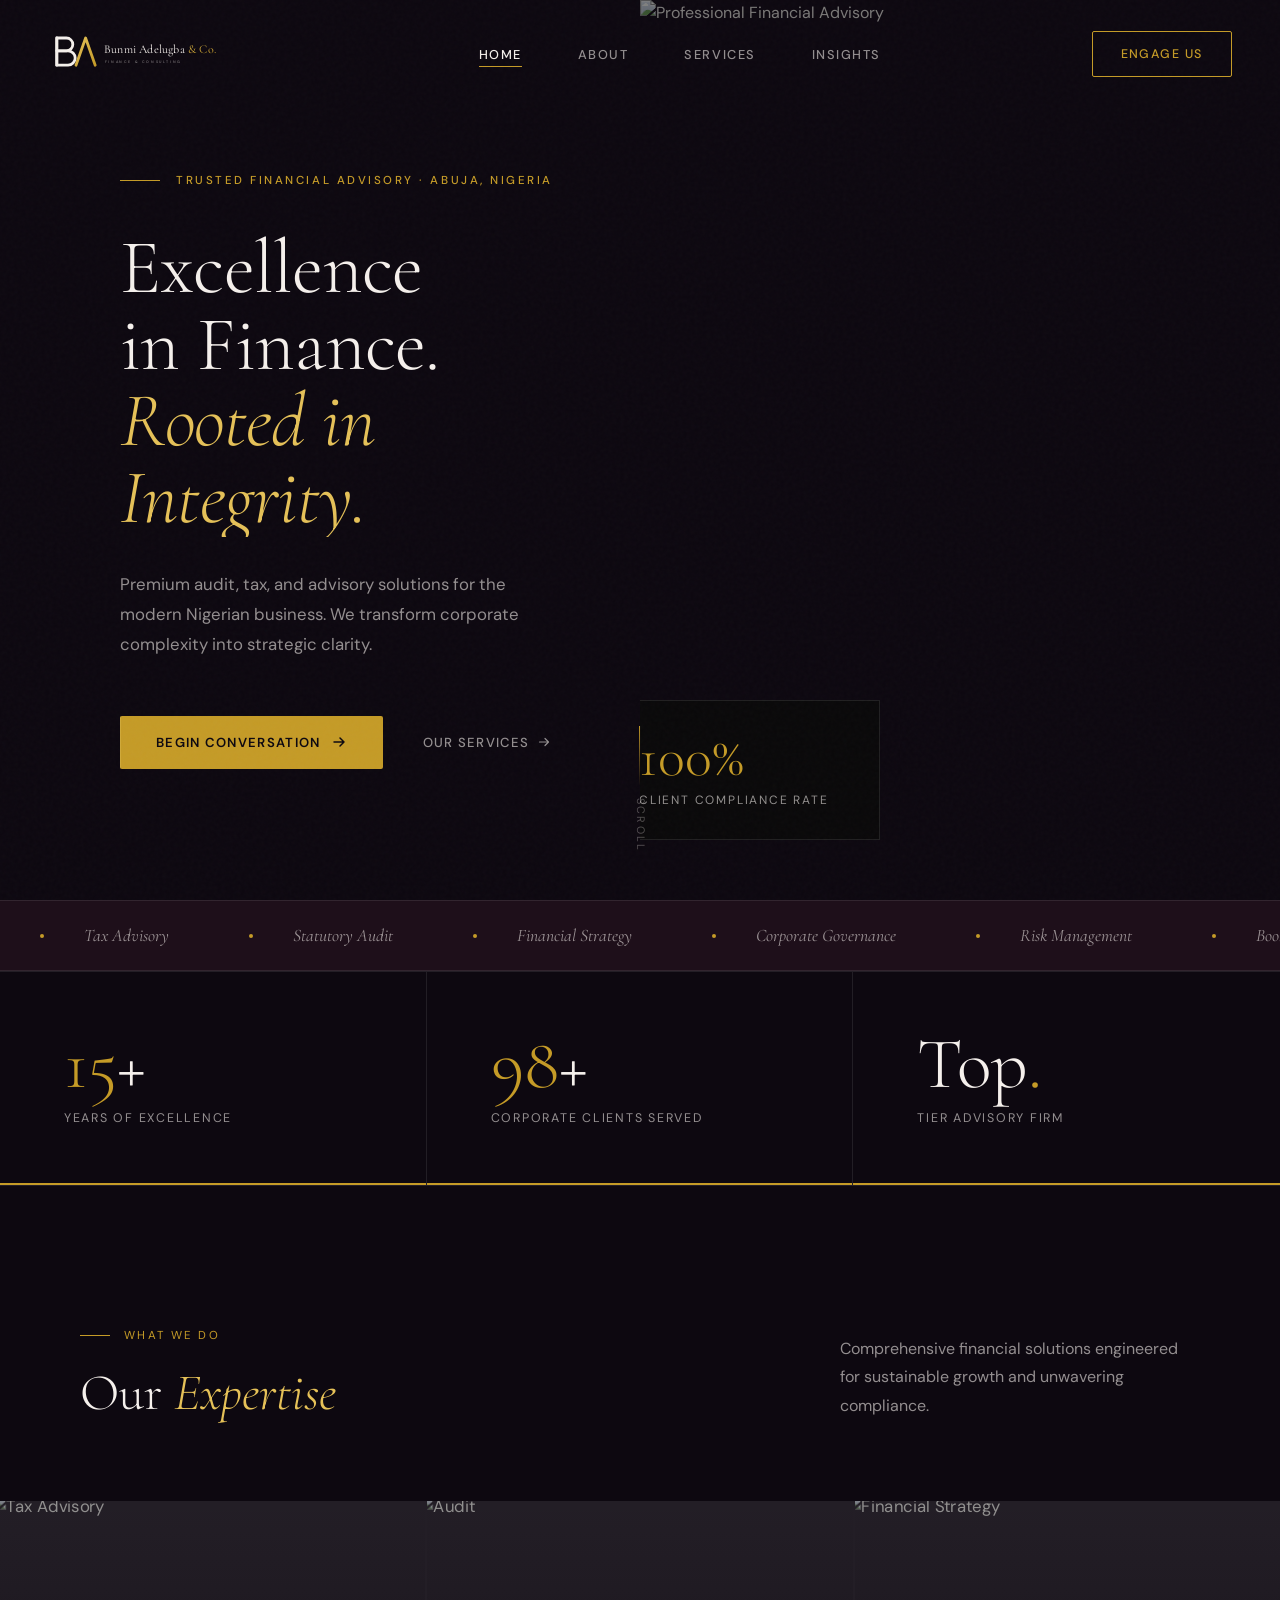
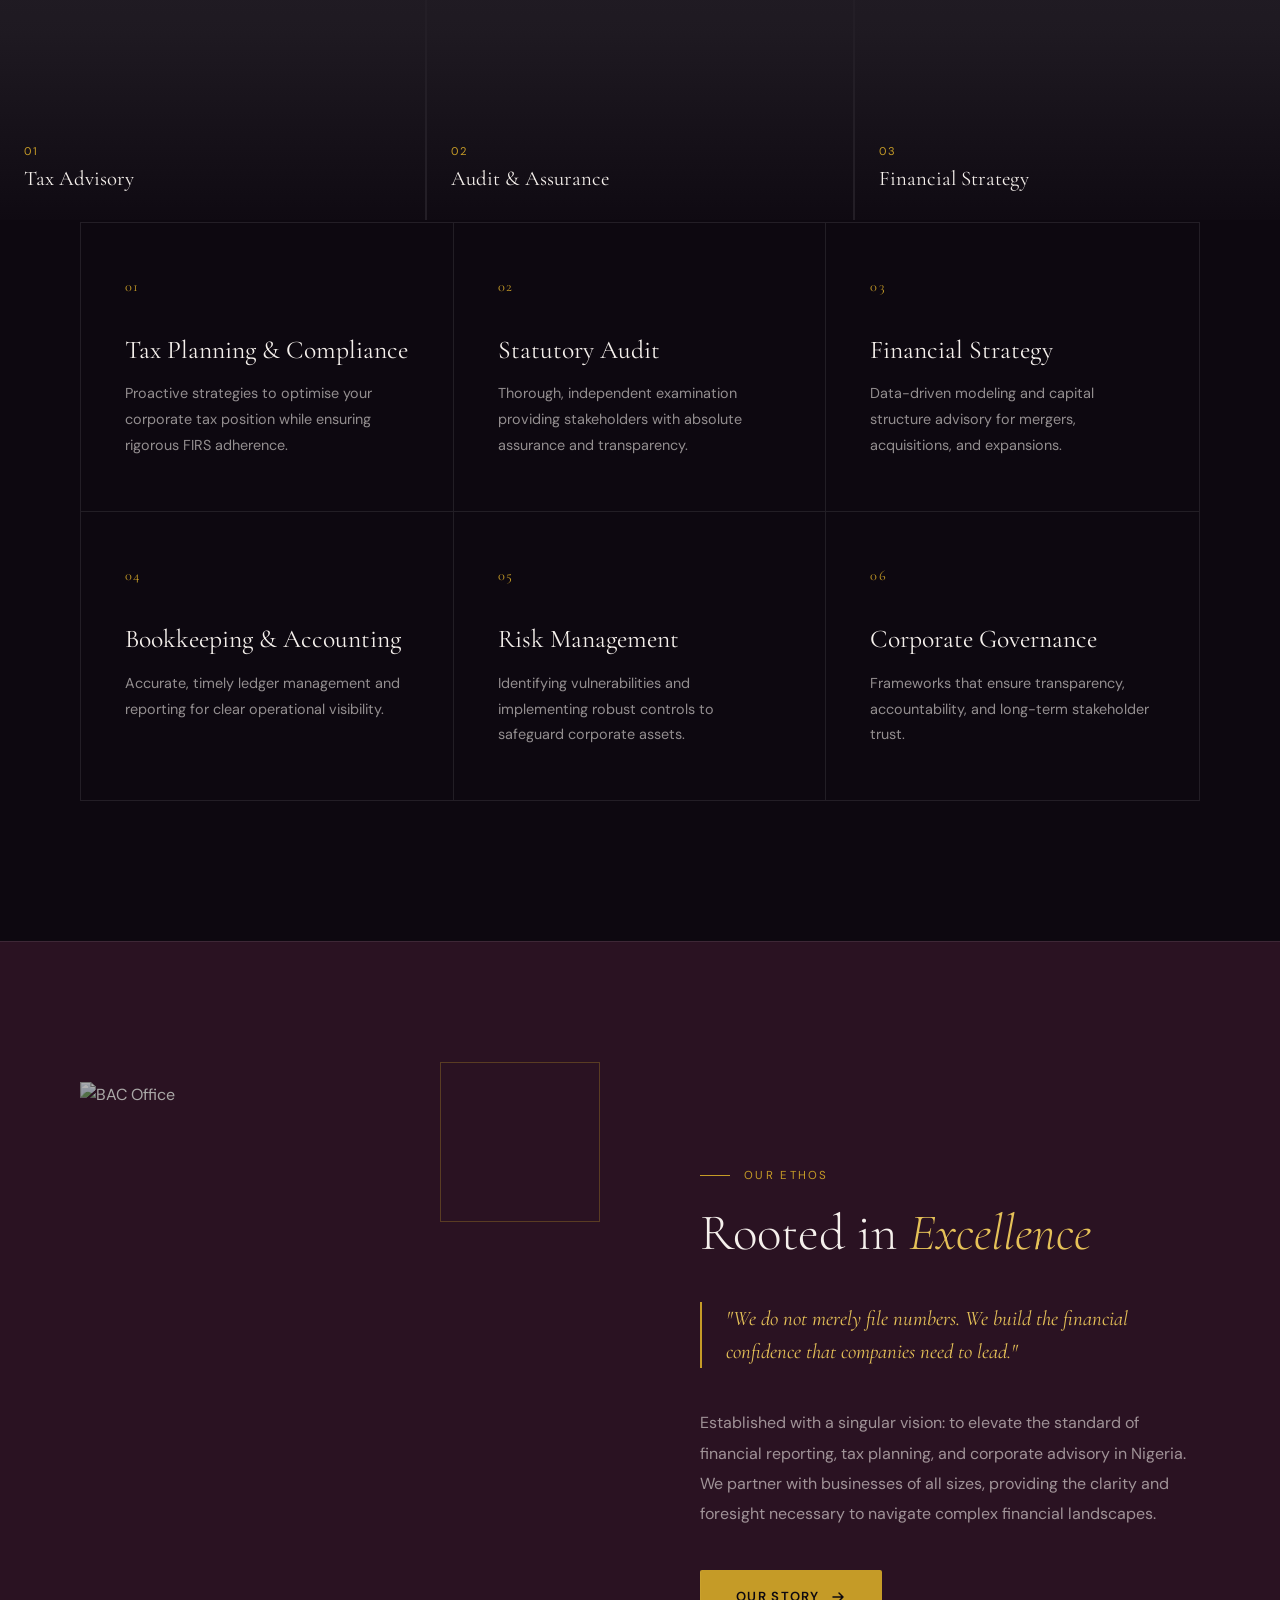
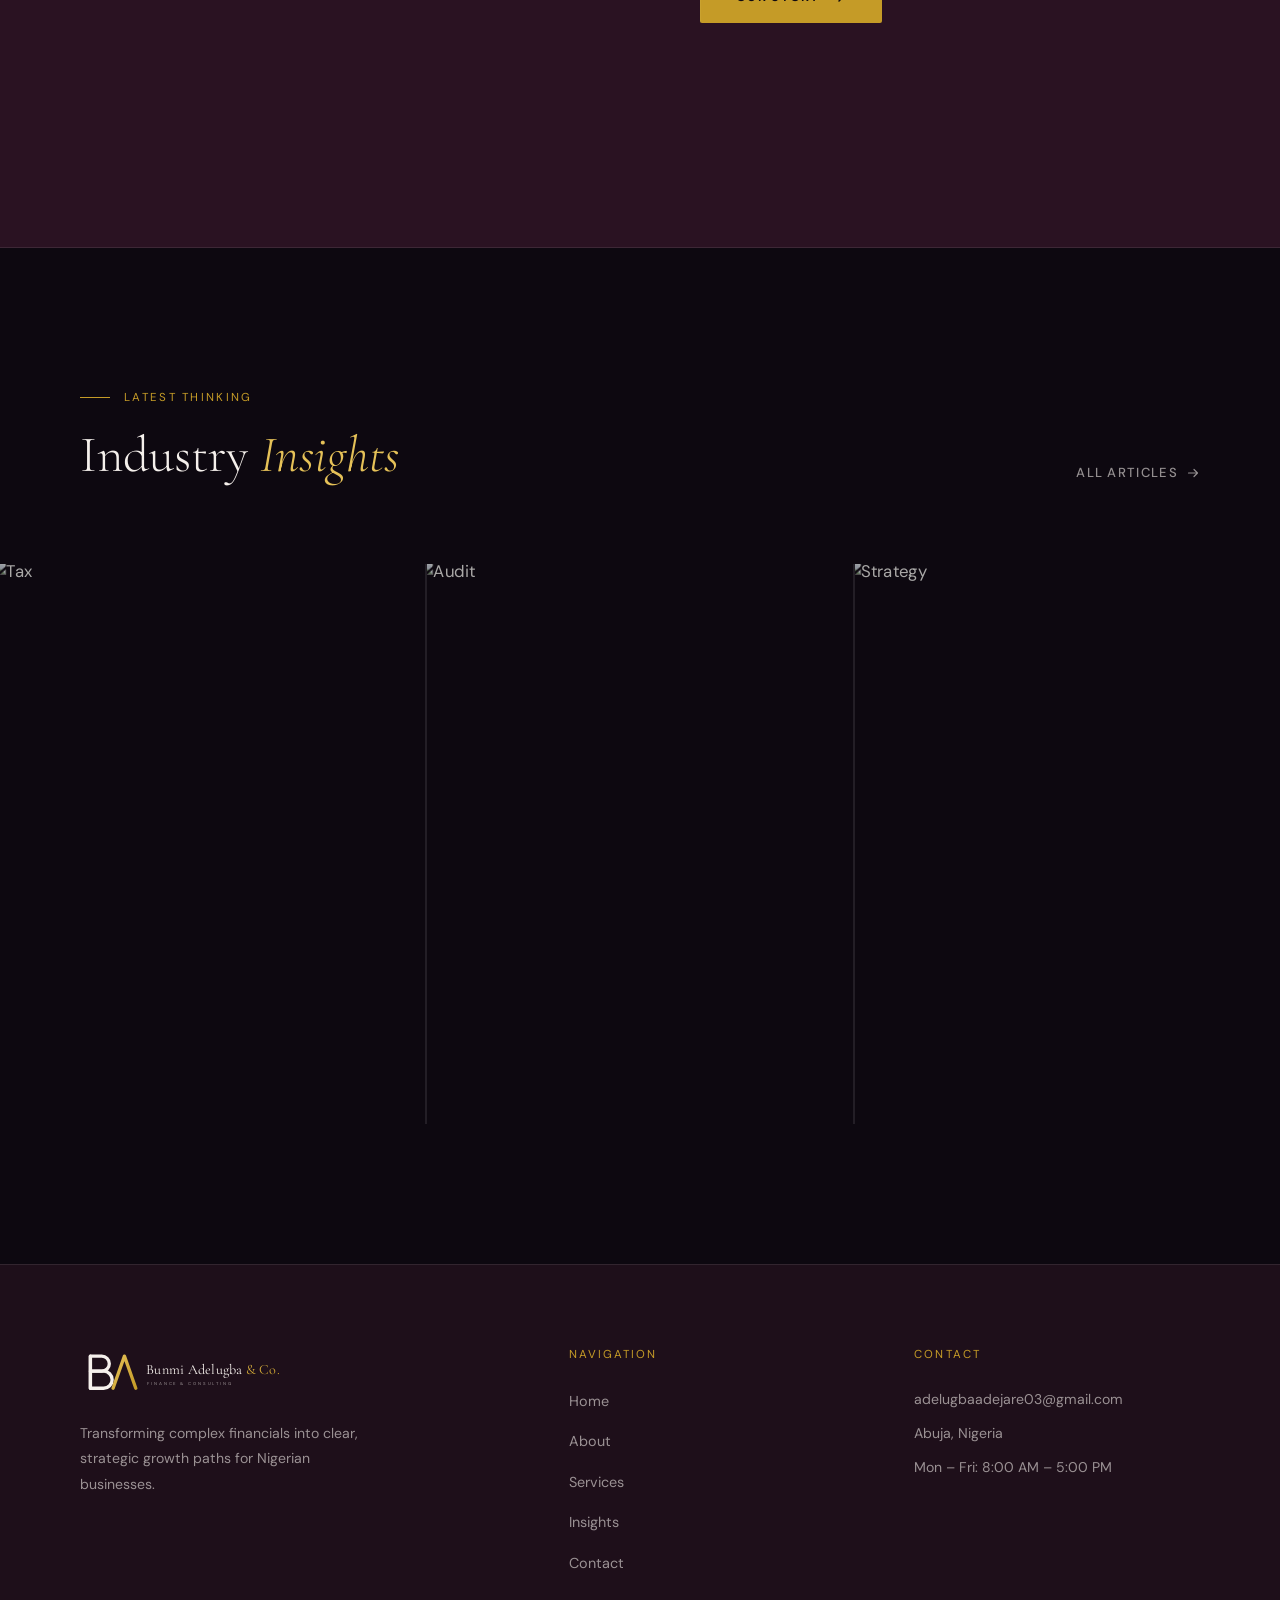
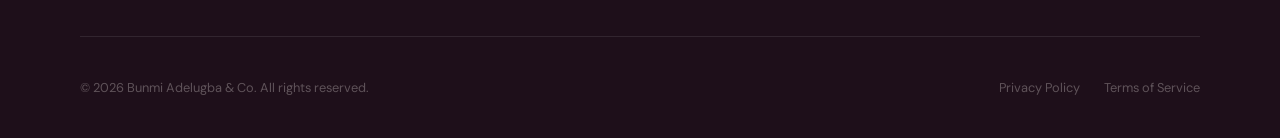
==== commit 02cd4b63: "website_updated_mouse_cursor_removed" ====
--- a/index.html
+++ b/index.html
@@ -8,15 +8,9 @@
   <link rel="stylesheet" href="style.css">
 </head>
 <body>
-
-  <!-- Custom Cursor -->
-  <div class="cursor-dot"></div>
-  <div class="cursor-ring"></div>
-
-  <!-- Navigation -->
   <nav class="site-nav">
     <div class="nav-inner">
-      <a href="index.html" class="nav-logo">BAC<span>.</span></a>
+      <a href="index.html" class="nav-logo"><svg xmlns="http://www.w3.org/2000/svg" viewBox="0 0 550 120" width="220" height="52"><defs><linearGradient id="gidx" x1="0%" y1="0%" x2="100%" y2="100%"><stop offset="0%" stop-color="#E5C158"/><stop offset="100%" stop-color="#C59B27"/></linearGradient></defs><g stroke-width="7" fill="none" stroke-linecap="round" stroke-linejoin="round"><path d="M 22 20 L 46 20 A 16 16 0 0 1 46 52 L 22 52 Z" stroke="#F5F0EC"/><path d="M 22 52 L 50 52 A 18 18 0 0 1 50 88 L 22 88 Z" stroke="#F5F0EC"/><line x1="22" y1="20" x2="22" y2="88" stroke="#F5F0EC"/><path d="M 70 88 L 94 20 L 118 88" stroke="url(#gidx)"/><line x1="80" y1="62" x2="108" y2="62" stroke="url(#gidx)"/></g><text x="140" y="58" font-family="Cormorant Garamond,serif" font-size="30" font-weight="400" fill="#F5F0EC" letter-spacing="0.5">Bunmi Adelugba <tspan fill="url(#gidx)">&amp; Co.</tspan></text><text x="142" y="82" font-family="DM Sans,sans-serif" font-size="9" font-weight="500" fill="rgba(245,240,236,0.5)" letter-spacing="4">FINANCE &amp; CONSULTING</text></svg></a>
       <ul class="nav-menu">
         <li><a href="index.html" class="active">Home</a></li>
         <li><a href="about.html">About</a></li>
@@ -29,8 +23,6 @@
       </button>
     </div>
   </nav>
-
-  <!-- Mobile Overlay -->
   <div class="nav-mobile-overlay">
     <a href="index.html" class="active">Home</a>
     <a href="about.html">About</a>
@@ -39,93 +31,49 @@
     <a href="contact.html">Contact</a>
   </div>
 
-  <!-- ======== HERO ======== -->
   <section class="hero-index">
     <div class="hero-left">
       <div class="hero-eyebrow reveal" data-delay="1">
         <div class="eyebrow-line"></div>
-        <span class="eyebrow-text">Trusted Financial Advisory · Abuja, Nigeria</span>
-      </div>
-
+        <span class="eyebrow-text">Trusted Financial Advisory &middot; Abuja, Nigeria</span>
+      </div>
       <h1 class="hero-h1 reveal" data-delay="2">
-        Excellence<br>in Finance.<br>
-        <em>Rooted in<br>Integrity.</em>
+        Excellence<br>in Finance.<br><em>Rooted in<br>Integrity.</em>
       </h1>
-
       <p class="hero-sub reveal" data-delay="3">
         Premium audit, tax, and advisory solutions for the modern Nigerian business. We transform corporate complexity into strategic clarity.
       </p>
-
       <div class="hero-actions reveal" data-delay="4">
-        <a href="contact.html" class="btn-primary-gold">
-          <span>Begin Conversation</span>
-          <svg width="16" height="16" viewBox="0 0 16 16" fill="none"><path d="M3 8h10M9 4l4 4-4 4" stroke="currentColor" stroke-width="1.5" stroke-linecap="round" stroke-linejoin="round"/></svg>
-        </a>
-        <a href="services.html" class="btn-ghost">
-          Our Services
-          <svg width="14" height="14" viewBox="0 0 14 14" fill="none"><path d="M2.5 7h9M8 3.5L11.5 7 8 10.5" stroke="currentColor" stroke-width="1.2" stroke-linecap="round" stroke-linejoin="round"/></svg>
-        </a>
-      </div>
-    </div>
-
+        <a href="contact.html" class="btn-primary-gold"><span>Begin Conversation</span><svg width="16" height="16" viewBox="0 0 16 16" fill="none"><path d="M3 8h10M9 4l4 4-4 4" stroke="currentColor" stroke-width="1.5" stroke-linecap="round" stroke-linejoin="round"/></svg></a>
+        <a href="services.html" class="btn-ghost">Our Services <svg width="14" height="14" viewBox="0 0 14 14" fill="none"><path d="M2.5 7h9M8 3.5L11.5 7 8 10.5" stroke="currentColor" stroke-width="1.2" stroke-linecap="round" stroke-linejoin="round"/></svg></a>
+      </div>
+    </div>
     <div class="hero-right">
-      <img 
-        src="https://images.unsplash.com/photo-1556761175-4b46a572b786?ixlib=rb-4.0.3&auto=format&fit=crop&w=1200&q=80" 
-        alt="Professional Financial Advisory" 
-        class="hero-image-main"
-        data-parallax="0.08"
-      >
+      <img src="https://images.unsplash.com/photo-1556761175-4b46a572b786?ixlib=rb-4.0.3&auto=format&fit=crop&w=1200&q=80" alt="Professional Financial Advisory" class="hero-image-main" data-parallax="0.08">
       <div class="hero-overlay-panel">
         <div class="overlay-stat-num"><span class="counter" data-target="100">0</span>%</div>
         <div class="overlay-stat-label">Client Compliance Rate</div>
       </div>
     </div>
-
     <div class="hero-scroll-hint">
       <div class="scroll-line"></div>
       <span class="scroll-label">Scroll</span>
     </div>
   </section>
 
-  <!-- ======== MARQUEE ======== -->
   <div class="marquee-section">
     <div class="marquee-track">
-      <div class="marquee-item">
-        <span class="marquee-dot"></span>
-        Tax Advisory
-      </div>
-      <div class="marquee-item">
-        <span class="marquee-dot"></span>
-        Statutory Audit
-      </div>
-      <div class="marquee-item">
-        <span class="marquee-dot"></span>
-        Financial Strategy
-      </div>
-      <div class="marquee-item">
-        <span class="marquee-dot"></span>
-        Corporate Governance
-      </div>
-      <div class="marquee-item">
-        <span class="marquee-dot"></span>
-        Risk Management
-      </div>
-      <div class="marquee-item">
-        <span class="marquee-dot"></span>
-        Bookkeeping & Accounting
-      </div>
-      <div class="marquee-item">
-        <span class="marquee-dot"></span>
-        FIRS Compliance
-      </div>
-      <div class="marquee-item">
-        <span class="marquee-dot"></span>
-        Financial Reporting
-      </div>
-    </div>
-  </div>
-
-  <!-- ======== METRICS ======== -->
+      <div class="marquee-item"><span class="marquee-dot"></span>Tax Advisory</div>
+      <div class="marquee-item"><span class="marquee-dot"></span>Statutory Audit</div>
+      <div class="marquee-item"><span class="marquee-dot"></span>Financial Strategy</div>
+      <div class="marquee-item"><span class="marquee-dot"></span>Corporate Governance</div>
+      <div class="marquee-item"><span class="marquee-dot"></span>Risk Management</div>
+      <div class="marquee-item"><span class="marquee-dot"></span>Bookkeeping &amp; Accounting</div>
+      <div class="marquee-item"><span class="marquee-dot"></span>FIRS Compliance</div>
+      <div class="marquee-item"><span class="marquee-dot"></span>Financial Reporting</div>
+    </div>
+  </div>
+
   <div class="metrics-band">
     <div class="metrics-inner">
       <div class="metric-item reveal">
@@ -143,186 +91,149 @@
     </div>
   </div>
 
-  <!-- ======== SERVICES ======== -->
+  <!-- Services with images on index -->
   <section class="section">
     <div class="section-inner">
       <div class="section-header">
         <div>
-          <div class="section-label reveal">
-            <div class="section-label-line"></div>
-            <span class="section-label-text">What We Do</span>
-          </div>
+          <div class="section-label reveal"><div class="section-label-line"></div><span class="section-label-text">What We Do</span></div>
           <h2 class="section-title reveal" data-delay="2">Our <em>Expertise</em></h2>
         </div>
-        <p class="section-desc reveal" data-delay="3">
-          Comprehensive financial solutions engineered for sustainable growth and unwavering compliance.
-        </p>
-      </div>
-
+        <p class="section-desc reveal" data-delay="3">Comprehensive financial solutions engineered for sustainable growth and unwavering compliance.</p>
+      </div>
+    </div>
+
+    <!-- Image showcase grid -->
+    <div class="service-img-grid reveal-group">
+      <div class="service-img-card">
+        <img src="https://images.unsplash.com/photo-1554224155-6726b3ff858f?ixlib=rb-4.0.3&auto=format&fit=crop&w=800&q=80" alt="Tax Advisory">
+        <div class="service-img-overlay">
+          <span class="service-img-label">01</span>
+          <h3 class="service-img-title">Tax Advisory</h3>
+        </div>
+      </div>
+      <div class="service-img-card">
+        <img src="https://images.unsplash.com/photo-1460925895917-afdab827c52f?ixlib=rb-4.0.3&auto=format&fit=crop&w=800&q=80" alt="Audit">
+        <div class="service-img-overlay">
+          <span class="service-img-label">02</span>
+          <h3 class="service-img-title">Audit &amp; Assurance</h3>
+        </div>
+      </div>
+      <div class="service-img-card">
+        <img src="https://images.unsplash.com/photo-1551288049-bebda4e38f71?ixlib=rb-4.0.3&auto=format&fit=crop&w=800&q=80" alt="Financial Strategy">
+        <div class="service-img-overlay">
+          <span class="service-img-label">03</span>
+          <h3 class="service-img-title">Financial Strategy</h3>
+        </div>
+      </div>
+    </div>
+
+    <div class="section-inner" style="margin-top:2px;">
       <div class="services-grid">
         <div class="service-tile reveal" data-delay="1">
           <span class="service-tile-num">01</span>
-          <h3 class="service-tile-title">Tax Planning & Compliance</h3>
-          <p class="service-tile-desc">Proactive strategies to optimise your tax position while ensuring rigorous adherence to FIRS regulations.</p>
-          <div class="service-tile-arrow">
-            <svg width="14" height="14" viewBox="0 0 14 14" fill="none"><path d="M2.5 7h9M8 3.5L11.5 7 8 10.5" stroke="var(--gold)" stroke-width="1.2" stroke-linecap="round" stroke-linejoin="round"/></svg>
-          </div>
-        </div>
-
+          <h3 class="service-tile-title">Tax Planning &amp; Compliance</h3>
+          <p class="service-tile-desc">Proactive strategies to optimise your corporate tax position while ensuring rigorous FIRS adherence.</p>
+          <div class="service-tile-arrow"><svg width="14" height="14" viewBox="0 0 14 14" fill="none"><path d="M2.5 7h9M8 3.5L11.5 7 8 10.5" stroke="var(--gold)" stroke-width="1.2" stroke-linecap="round" stroke-linejoin="round"/></svg></div>
+        </div>
         <div class="service-tile reveal" data-delay="2">
           <span class="service-tile-num">02</span>
           <h3 class="service-tile-title">Statutory Audit</h3>
-          <p class="service-tile-desc">Thorough, independent examination of financial statements providing stakeholders with absolute assurance.</p>
-          <div class="service-tile-arrow">
-            <svg width="14" height="14" viewBox="0 0 14 14" fill="none"><path d="M2.5 7h9M8 3.5L11.5 7 8 10.5" stroke="var(--gold)" stroke-width="1.2" stroke-linecap="round" stroke-linejoin="round"/></svg>
-          </div>
-        </div>
-
+          <p class="service-tile-desc">Thorough, independent examination providing stakeholders with absolute assurance and transparency.</p>
+          <div class="service-tile-arrow"><svg width="14" height="14" viewBox="0 0 14 14" fill="none"><path d="M2.5 7h9M8 3.5L11.5 7 8 10.5" stroke="var(--gold)" stroke-width="1.2" stroke-linecap="round" stroke-linejoin="round"/></svg></div>
+        </div>
         <div class="service-tile reveal" data-delay="3">
           <span class="service-tile-num">03</span>
           <h3 class="service-tile-title">Financial Strategy</h3>
-          <p class="service-tile-desc">Data-driven modeling, risk assessment, and capital structure advisory for mergers, acquisitions, and expansions.</p>
-          <div class="service-tile-arrow">
-            <svg width="14" height="14" viewBox="0 0 14 14" fill="none"><path d="M2.5 7h9M8 3.5L11.5 7 8 10.5" stroke="var(--gold)" stroke-width="1.2" stroke-linecap="round" stroke-linejoin="round"/></svg>
-          </div>
-        </div>
-
+          <p class="service-tile-desc">Data-driven modeling and capital structure advisory for mergers, acquisitions, and expansions.</p>
+          <div class="service-tile-arrow"><svg width="14" height="14" viewBox="0 0 14 14" fill="none"><path d="M2.5 7h9M8 3.5L11.5 7 8 10.5" stroke="var(--gold)" stroke-width="1.2" stroke-linecap="round" stroke-linejoin="round"/></svg></div>
+        </div>
         <div class="service-tile reveal" data-delay="1">
           <span class="service-tile-num">04</span>
-          <h3 class="service-tile-title">Bookkeeping & Accounting</h3>
-          <p class="service-tile-desc">Accurate, timely ledger management and reporting that gives you a clear view of daily operations.</p>
-          <div class="service-tile-arrow">
-            <svg width="14" height="14" viewBox="0 0 14 14" fill="none"><path d="M2.5 7h9M8 3.5L11.5 7 8 10.5" stroke="var(--gold)" stroke-width="1.2" stroke-linecap="round" stroke-linejoin="round"/></svg>
-          </div>
-        </div>
-
+          <h3 class="service-tile-title">Bookkeeping &amp; Accounting</h3>
+          <p class="service-tile-desc">Accurate, timely ledger management and reporting for clear operational visibility.</p>
+          <div class="service-tile-arrow"><svg width="14" height="14" viewBox="0 0 14 14" fill="none"><path d="M2.5 7h9M8 3.5L11.5 7 8 10.5" stroke="var(--gold)" stroke-width="1.2" stroke-linecap="round" stroke-linejoin="round"/></svg></div>
+        </div>
         <div class="service-tile reveal" data-delay="2">
           <span class="service-tile-num">05</span>
           <h3 class="service-tile-title">Risk Management</h3>
-          <p class="service-tile-desc">Identifying internal vulnerabilities and implementing robust control systems to safeguard corporate assets.</p>
-          <div class="service-tile-arrow">
-            <svg width="14" height="14" viewBox="0 0 14 14" fill="none"><path d="M2.5 7h9M8 3.5L11.5 7 8 10.5" stroke="var(--gold)" stroke-width="1.2" stroke-linecap="round" stroke-linejoin="round"/></svg>
-          </div>
-        </div>
-
+          <p class="service-tile-desc">Identifying vulnerabilities and implementing robust controls to safeguard corporate assets.</p>
+          <div class="service-tile-arrow"><svg width="14" height="14" viewBox="0 0 14 14" fill="none"><path d="M2.5 7h9M8 3.5L11.5 7 8 10.5" stroke="var(--gold)" stroke-width="1.2" stroke-linecap="round" stroke-linejoin="round"/></svg></div>
+        </div>
         <div class="service-tile reveal" data-delay="3">
           <span class="service-tile-num">06</span>
           <h3 class="service-tile-title">Corporate Governance</h3>
-          <p class="service-tile-desc">Assisting boards and executives in establishing frameworks that ensure transparency and accountability.</p>
-          <div class="service-tile-arrow">
-            <svg width="14" height="14" viewBox="0 0 14 14" fill="none"><path d="M2.5 7h9M8 3.5L11.5 7 8 10.5" stroke="var(--gold)" stroke-width="1.2" stroke-linecap="round" stroke-linejoin="round"/></svg>
-          </div>
+          <p class="service-tile-desc">Frameworks that ensure transparency, accountability, and long-term stakeholder trust.</p>
+          <div class="service-tile-arrow"><svg width="14" height="14" viewBox="0 0 14 14" fill="none"><path d="M2.5 7h9M8 3.5L11.5 7 8 10.5" stroke="var(--gold)" stroke-width="1.2" stroke-linecap="round" stroke-linejoin="round"/></svg></div>
         </div>
       </div>
     </div>
   </section>
 
-  <!-- ======== ABOUT STRIP ======== -->
   <div class="about-strip">
     <div class="about-strip-inner">
       <div class="about-image-wrap reveal-left">
         <img src="https://images.unsplash.com/photo-1560518883-ce09059eeffa?ixlib=rb-4.0.3&auto=format&fit=crop&w=800&q=80" alt="BAC Office">
         <div class="about-image-accent"></div>
       </div>
-
       <div>
-        <div class="section-label reveal">
-          <div class="section-label-line"></div>
-          <span class="section-label-text">Our Ethos</span>
-        </div>
-        <h2 class="section-title reveal" data-delay="2" style="margin: 20px 0 0;">Rooted in <em>Excellence</em></h2>
-
-        <blockquote class="about-quote reveal" data-delay="3">
-          "We do not merely file numbers. We build the financial confidence that companies need to lead."
-        </blockquote>
-
-        <p class="about-body reveal" data-delay="4">
-          Bunmi Adelugba & Co. was established with a singular vision: to elevate the standard of financial reporting, tax planning, and corporate advisory in Nigeria. We partner with businesses of all sizes — from emerging startups to established corporations — providing the clarity and strategic foresight necessary to navigate complex financial landscapes.
-        </p>
-
-        <a href="about.html" class="btn-primary-gold reveal" data-delay="5">
-          <span>Our Story</span>
-          <svg width="16" height="16" viewBox="0 0 16 16" fill="none"><path d="M3 8h10M9 4l4 4-4 4" stroke="currentColor" stroke-width="1.5" stroke-linecap="round" stroke-linejoin="round"/></svg>
-        </a>
-      </div>
-    </div>
-  </div>
-
-  <!-- ======== INSIGHTS ======== -->
+        <div class="section-label reveal"><div class="section-label-line"></div><span class="section-label-text">Our Ethos</span></div>
+        <h2 class="section-title reveal" data-delay="2" style="margin:20px 0 0;">Rooted in <em>Excellence</em></h2>
+        <blockquote class="about-quote reveal" data-delay="3">"We do not merely file numbers. We build the financial confidence that companies need to lead."</blockquote>
+        <p class="about-body reveal" data-delay="4">Established with a singular vision: to elevate the standard of financial reporting, tax planning, and corporate advisory in Nigeria. We partner with businesses of all sizes, providing the clarity and foresight necessary to navigate complex financial landscapes.</p>
+        <a href="about.html" class="btn-primary-gold reveal" data-delay="5"><span>Our Story</span><svg width="16" height="16" viewBox="0 0 16 16" fill="none"><path d="M3 8h10M9 4l4 4-4 4" stroke="currentColor" stroke-width="1.5" stroke-linecap="round" stroke-linejoin="round"/></svg></a>
+      </div>
+    </div>
+  </div>
+
   <section class="section">
     <div class="section-inner">
       <div class="section-header">
         <div>
-          <div class="section-label reveal">
-            <div class="section-label-line"></div>
-            <span class="section-label-text">Latest Thinking</span>
-          </div>
+          <div class="section-label reveal"><div class="section-label-line"></div><span class="section-label-text">Latest Thinking</span></div>
           <h2 class="section-title reveal" data-delay="2">Industry <em>Insights</em></h2>
         </div>
-        <a href="blog.html" class="btn-ghost reveal" data-delay="3">
-          All Articles
-          <svg width="14" height="14" viewBox="0 0 14 14" fill="none"><path d="M2.5 7h9M8 3.5L11.5 7 8 10.5" stroke="currentColor" stroke-width="1.2" stroke-linecap="round" stroke-linejoin="round"/></svg>
-        </a>
-      </div>
-    </div>
-
+        <a href="blog.html" class="btn-ghost reveal" data-delay="3">All Articles <svg width="14" height="14" viewBox="0 0 14 14" fill="none"><path d="M2.5 7h9M8 3.5L11.5 7 8 10.5" stroke="currentColor" stroke-width="1.2" stroke-linecap="round" stroke-linejoin="round"/></svg></a>
+      </div>
+    </div>
     <div class="insights-grid">
       <div class="insight-card reveal">
-        <div class="insight-img-wrap">
-          <img src="https://images.unsplash.com/photo-1554224154-26032ffc0d04?ixlib=rb-4.0.3&auto=format&fit=crop&w=800&q=80" alt="Tax">
-        </div>
+        <div class="insight-img-wrap"><img src="https://images.unsplash.com/photo-1554224154-26032ffc0d04?ixlib=rb-4.0.3&auto=format&fit=crop&w=800&q=80" alt="Tax"></div>
         <div class="insight-body">
           <span class="insight-tag">Tax Updates</span>
           <h3 class="insight-title">Navigating the 2026 FIRS Guidelines</h3>
-          <p class="insight-excerpt">A breakdown of the recent changes to corporate tax filings and what it means for your business going forward.</p>
-          <a href="blog.html" class="insight-read-more">
-            Read Article
-            <svg width="14" height="14" viewBox="0 0 14 14" fill="none"><path d="M2.5 7h9M8 3.5L11.5 7 8 10.5" stroke="currentColor" stroke-width="1.2" stroke-linecap="round" stroke-linejoin="round"/></svg>
-          </a>
-        </div>
-      </div>
-
+          <p class="insight-excerpt">A breakdown of recent changes to corporate tax filings and what it means for your business going forward.</p>
+          <a href="blog.html" class="insight-read-more">Read Article <svg width="14" height="14" viewBox="0 0 14 14" fill="none"><path d="M2.5 7h9M8 3.5L11.5 7 8 10.5" stroke="currentColor" stroke-width="1.2" stroke-linecap="round" stroke-linejoin="round"/></svg></a>
+        </div>
+      </div>
       <div class="insight-card reveal" data-delay="2">
-        <div class="insight-img-wrap">
-          <img src="https://images.unsplash.com/photo-1507679799987-c73779587ccf?ixlib=rb-4.0.3&auto=format&fit=crop&w=800&q=80" alt="Audit">
-        </div>
+        <div class="insight-img-wrap"><img src="https://images.unsplash.com/photo-1507679799987-c73779587ccf?ixlib=rb-4.0.3&auto=format&fit=crop&w=800&q=80" alt="Audit"></div>
         <div class="insight-body">
-          <span class="insight-tag">Audit & Assurance</span>
+          <span class="insight-tag">Audit &amp; Assurance</span>
           <h3 class="insight-title">Internal Audits for Startups</h3>
-          <p class="insight-excerpt">Why early-stage companies shouldn't wait until their first major funding round to organise their books.</p>
-          <a href="blog.html" class="insight-read-more">
-            Read Article
-            <svg width="14" height="14" viewBox="0 0 14 14" fill="none"><path d="M2.5 7h9M8 3.5L11.5 7 8 10.5" stroke="currentColor" stroke-width="1.2" stroke-linecap="round" stroke-linejoin="round"/></svg>
-          </a>
-        </div>
-      </div>
-
+          <p class="insight-excerpt">Why early-stage companies shouldn't wait until their first funding round to organise their books.</p>
+          <a href="blog.html" class="insight-read-more">Read Article <svg width="14" height="14" viewBox="0 0 14 14" fill="none"><path d="M2.5 7h9M8 3.5L11.5 7 8 10.5" stroke="currentColor" stroke-width="1.2" stroke-linecap="round" stroke-linejoin="round"/></svg></a>
+        </div>
+      </div>
       <div class="insight-card reveal" data-delay="4">
-        <div class="insight-img-wrap">
-          <img src="https://images.unsplash.com/photo-1460925895917-afdab827c52f?ixlib=rb-4.0.3&auto=format&fit=crop&w=800&q=80" alt="Strategy">
-        </div>
+        <div class="insight-img-wrap"><img src="https://images.unsplash.com/photo-1460925895917-afdab827c52f?ixlib=rb-4.0.3&auto=format&fit=crop&w=800&q=80" alt="Strategy"></div>
         <div class="insight-body">
           <span class="insight-tag">Strategy</span>
           <h3 class="insight-title">Cash Flow in a Volatile Economy</h3>
-          <p class="insight-excerpt">Building resilient financial models that can withstand macroeconomic shifts in the Nigerian market.</p>
-          <a href="blog.html" class="insight-read-more">
-            Read Article
-            <svg width="14" height="14" viewBox="0 0 14 14" fill="none"><path d="M2.5 7h9M8 3.5L11.5 7 8 10.5" stroke="currentColor" stroke-width="1.2" stroke-linecap="round" stroke-linejoin="round"/></svg>
-          </a>
+          <p class="insight-excerpt">Building resilient financial models that withstand macroeconomic shifts in the Nigerian market.</p>
+          <a href="blog.html" class="insight-read-more">Read Article <svg width="14" height="14" viewBox="0 0 14 14" fill="none"><path d="M2.5 7h9M8 3.5L11.5 7 8 10.5" stroke="currentColor" stroke-width="1.2" stroke-linecap="round" stroke-linejoin="round"/></svg></a>
         </div>
       </div>
     </div>
   </section>
 
-  <!-- ======== FOOTER ======== -->
   <footer class="site-footer">
     <div class="footer-inner">
       <div class="footer-top">
         <div>
-          <div class="footer-brand-name">BAC<span>.</span></div>
+          <div class="footer-brand-name"><svg xmlns="http://www.w3.org/2000/svg" viewBox="0 0 550 120" width="260" height="60"><defs><linearGradient id="gfidx" x1="0%" y1="0%" x2="100%" y2="100%"><stop offset="0%" stop-color="#E5C158"/><stop offset="100%" stop-color="#C59B27"/></linearGradient></defs><g stroke-width="7" fill="none" stroke-linecap="round" stroke-linejoin="round"><path d="M 22 20 L 46 20 A 16 16 0 0 1 46 52 L 22 52 Z" stroke="#F5F0EC"/><path d="M 22 52 L 50 52 A 18 18 0 0 1 50 88 L 22 88 Z" stroke="#F5F0EC"/><line x1="22" y1="20" x2="22" y2="88" stroke="#F5F0EC"/><path d="M 70 88 L 94 20 L 118 88" stroke="url(#gfidx)"/><line x1="80" y1="62" x2="108" y2="62" stroke="url(#gfidx)"/></g><text x="140" y="58" font-family="Cormorant Garamond,serif" font-size="30" font-weight="400" fill="#F5F0EC" letter-spacing="0.5">Bunmi Adelugba <tspan fill="url(#gfidx)">&amp; Co.</tspan></text><text x="142" y="82" font-family="DM Sans,sans-serif" font-size="9" font-weight="500" fill="rgba(245,240,236,0.5)" letter-spacing="4">FINANCE &amp; CONSULTING</text></svg></div>
           <p class="footer-tagline">Transforming complex financials into clear, strategic growth paths for Nigerian businesses.</p>
         </div>
-
         <div>
           <div class="footer-col-title">Navigation</div>
           <ul class="footer-links">
@@ -333,17 +244,15 @@
             <li><a href="contact.html">Contact</a></li>
           </ul>
         </div>
-
         <div>
           <div class="footer-col-title">Contact</div>
           <p class="footer-contact-item">adelugbaadejare03@gmail.com</p>
           <p class="footer-contact-item">Abuja, Nigeria</p>
-          <p class="footer-contact-item">Mon – Fri: 8:00 AM – 5:00 PM</p>
-        </div>
-      </div>
-
+          <p class="footer-contact-item">Mon &ndash; Fri: 8:00 AM &ndash; 5:00 PM</p>
+        </div>
+      </div>
       <div class="footer-bottom">
-        <p class="footer-copy">&copy; 2026 Bunmi Adelugba & Co. All rights reserved.</p>
+        <p class="footer-copy">&copy; 2026 Bunmi Adelugba &amp; Co. All rights reserved.</p>
         <div class="footer-legal">
           <a href="#">Privacy Policy</a>
           <a href="#">Terms of Service</a>
@@ -351,7 +260,6 @@
       </div>
     </div>
   </footer>
-
   <script src="main.js"></script>
 </body>
 </html>
--- a/style.css
+++ b/style.css
@@ -9,18 +9,19 @@
    1. DESIGN TOKENS
    ========================================= */
 :root {
-  --ink: #0A0A0B;
-  --ink-soft: #111114;
-  --surface: #14141A;
-  --surface-raise: #1C1C26;
-  --border: rgba(255,255,255,0.07);
-  --border-active: rgba(183,154,108,0.5);
-  --gold: #B79A6C;
-  --gold-light: #D4B98A;
-  --gold-pale: rgba(183,154,108,0.12);
-  --text: #E8E4DC;
-  --text-muted: rgba(232,228,220,0.45);
-  --text-dim: rgba(232,228,220,0.25);
+  --ink: #0D0810;          /* Very deep plum-black base */
+  --ink-soft: #140A14;
+  --surface: #1E0F1A;      /* Deep burgundy surface — hero headers, alt sections */
+  --surface-raise: #2A1222; /* Lifted burgundy — cards, panels, metrics */
+  --burgundy: #5C1A2E;     /* Mid burgundy accent for borders & highlights */
+  --border: rgba(255,255,255,0.09);
+  --border-active: rgba(229,193,88,0.55);
+  --gold: #C59B27;
+  --gold-light: #E5C158;
+  --gold-pale: rgba(229,193,88,0.09);
+  --text: #F5F0EC;         /* Warm white — high legibility on dark */
+  --text-muted: rgba(245,240,236,0.58);
+  --text-dim: rgba(245,240,236,0.30);
   --white: #FFFFFF;
   --ease-expo: cubic-bezier(0.16, 1, 0.3, 1);
   --ease-back: cubic-bezier(0.34, 1.56, 0.64, 1);
@@ -42,44 +43,16 @@
   color: var(--text);
   line-height: 1.65;
   overflow-x: hidden;
-  cursor: none;
 }
 
 a { text-decoration: none; color: inherit; }
 img { display: block; max-width: 100%; }
-button { cursor: none; font-family: inherit; }
+button { cursor: pointer; font-family: inherit; }
 
 /* =========================================
    3. CUSTOM CURSOR
    ========================================= */
-.cursor-dot {
-  position: fixed;
-  top: 0; left: 0;
-  width: 8px; height: 8px;
-  background: var(--gold);
-  border-radius: 50%;
-  pointer-events: none;
-  z-index: 9999;
-  transform: translate(-50%, -50%);
-  transition: width 0.2s, height 0.2s, background 0.2s;
-  will-change: transform;
-}
-
-.cursor-ring {
-  position: fixed;
-  top: 0; left: 0;
-  width: 36px; height: 36px;
-  border: 1px solid rgba(183,154,108,0.5);
-  border-radius: 50%;
-  pointer-events: none;
-  z-index: 9998;
-  transform: translate(-50%, -50%);
-  transition: width 0.4s var(--ease-expo), height 0.4s var(--ease-expo), border-color 0.3s;
-  will-change: transform;
-}
-
-body.cursor-hover .cursor-dot { width: 12px; height: 12px; }
-body.cursor-hover .cursor-ring { width: 56px; height: 56px; border-color: var(--gold); }
+
 
 /* =========================================
    4. SCROLLBAR
@@ -114,7 +87,7 @@
 
 .site-nav.scrolled {
   padding: 18px 0;
-  background: rgba(10,10,11,0.92);
+  background: rgba(13,8,16,0.96);
   backdrop-filter: blur(24px);
   border-bottom: 1px solid var(--border);
 }
@@ -129,16 +102,13 @@
 }
 
 .nav-logo {
-  font-family: 'Cormorant Garamond', serif;
-  font-size: 1.7rem;
-  font-weight: 300;
-  letter-spacing: 0.12em;
-  color: var(--text);
-  position: relative;
-}
-
-.nav-logo span {
-  color: var(--gold);
+  display: flex;
+  align-items: center;
+  position: relative;
+}
+
+.nav-logo svg {
+  display: block;
 }
 
 .nav-menu {
@@ -547,7 +517,6 @@
   position: relative;
   overflow: hidden;
   transition: background 0.5s;
-  cursor: none;
 }
 
 .service-tile:nth-child(3n) { border-right: none; }
@@ -626,7 +595,7 @@
    ========================================= */
 .about-strip {
   padding: 140px 0;
-  background: var(--surface);
+  background: var(--surface-raise);
   border-top: 1px solid var(--border);
   border-bottom: 1px solid var(--border);
 }
@@ -695,7 +664,6 @@
   background: var(--ink);
   overflow: hidden;
   position: relative;
-  cursor: none;
   group: true;
 }
 
@@ -1042,7 +1010,6 @@
   font-weight: 600;
   letter-spacing: 0.14em;
   text-transform: uppercase;
-  cursor: none;
   transition: background 0.3s, transform 0.2s;
   margin-top: 8px;
   border-radius: 2px;
@@ -1070,6 +1037,7 @@
 .site-footer {
   border-top: 1px solid var(--border);
   padding: 80px 0 40px;
+  background: var(--surface);
 }
 
 .footer-inner {
@@ -1088,14 +1056,13 @@
 }
 
 .footer-brand-name {
-  font-family: 'Cormorant Garamond', serif;
-  font-size: 2.5rem;
-  font-weight: 300;
-  letter-spacing: 0.08em;
   margin-bottom: 16px;
-}
-
-.footer-brand-name span { color: var(--gold); }
+  line-height: 1;
+}
+
+.footer-brand-name svg {
+  display: block;
+}
 
 .footer-tagline {
   font-size: 0.88rem;
@@ -1312,7 +1279,285 @@
   .footer-top { grid-template-columns: 1fr; gap: 40px; }
   .footer-bottom { flex-direction: column; gap: 16px; text-align: center; }
   .page-hero-num { display: none; }
-  .cursor-dot, .cursor-ring { display: none; }
   body { cursor: auto; }
   button { cursor: pointer; }
+}
+/* =========================================
+   FOUNDER SECTION
+   ========================================= */
+.founder-section {
+  padding: 120px 0;
+  background: var(--surface);
+  border-top: 1px solid var(--border);
+  border-bottom: 1px solid var(--border);
+}
+
+.founder-inner {
+  max-width: 1400px;
+  margin: 0 auto;
+  padding: 0 80px;
+  display: grid;
+  grid-template-columns: 380px 1fr;
+  gap: 100px;
+  align-items: start;
+}
+
+.founder-img-wrap {
+  position: relative;
+}
+
+.founder-img-wrap img {
+  width: 100%;
+  aspect-ratio: 3/4;
+  object-fit: cover;
+  object-position: top center;
+  display: block;
+  filter: saturate(0.7) brightness(0.85);
+  transition: filter 0.6s;
+}
+
+.founder-img-wrap:hover img {
+  filter: saturate(0.85) brightness(0.95);
+}
+
+.founder-img-frame {
+  position: absolute;
+  top: -16px;
+  left: -16px;
+  right: 16px;
+  bottom: 16px;
+  border: 1px solid var(--burgundy);
+  pointer-events: none;
+  z-index: -1;
+}
+
+.founder-img-caption {
+  position: absolute;
+  bottom: 0;
+  left: 0;
+  right: 0;
+  padding: 24px;
+  background: linear-gradient(to top, rgba(13,8,16,0.95), transparent);
+}
+
+.founder-name {
+  font-family: 'Cormorant Garamond', serif;
+  font-size: 1.4rem;
+  font-weight: 400;
+  color: var(--text);
+  margin-bottom: 4px;
+}
+
+.founder-title {
+  font-size: 0.72rem;
+  letter-spacing: 0.18em;
+  text-transform: uppercase;
+  color: var(--gold);
+}
+
+.founder-content {
+  padding-top: 20px;
+}
+
+.founder-role-badge {
+  display: inline-flex;
+  align-items: center;
+  gap: 10px;
+  margin-bottom: 2rem;
+}
+
+.founder-bio {
+  font-size: 1rem;
+  color: var(--text-muted);
+  line-height: 1.9;
+  margin-bottom: 1.5rem;
+}
+
+.founder-credentials {
+  display: flex;
+  flex-wrap: wrap;
+  gap: 10px;
+  margin-top: 2.5rem;
+}
+
+.credential-badge {
+  padding: 8px 18px;
+  border: 1px solid var(--border);
+  font-size: 0.75rem;
+  letter-spacing: 0.12em;
+  text-transform: uppercase;
+  color: var(--text-muted);
+  transition: border-color 0.3s, color 0.3s;
+}
+
+.credential-badge:hover {
+  border-color: var(--gold);
+  color: var(--gold-light);
+}
+
+/* =========================================
+   SERVICE IMAGE CARDS (enhanced)
+   ========================================= */
+.service-img-grid {
+  display: grid;
+  grid-template-columns: repeat(3, 1fr);
+  gap: 2px;
+  background: var(--border);
+  margin-bottom: 2px;
+}
+
+.service-img-card {
+  position: relative;
+  overflow: hidden;
+  cursor: pointer;
+}
+
+.service-img-card img {
+  width: 100%;
+  aspect-ratio: 4/3;
+  object-fit: cover;
+  filter: saturate(0.4) brightness(0.6);
+  transform: scale(1.05);
+  transition: transform 0.8s var(--ease-expo), filter 0.6s;
+  display: block;
+}
+
+.service-img-card:hover img {
+  transform: scale(1);
+  filter: saturate(0.7) brightness(0.75);
+}
+
+.service-img-overlay {
+  position: absolute;
+  inset: 0;
+  background: linear-gradient(to top, rgba(13,8,16,0.9) 0%, rgba(13,8,16,0.2) 60%, transparent 100%);
+  display: flex;
+  flex-direction: column;
+  justify-content: flex-end;
+  padding: 28px 24px;
+}
+
+.service-img-label {
+  font-size: 0.7rem;
+  letter-spacing: 0.18em;
+  text-transform: uppercase;
+  color: var(--gold);
+  margin-bottom: 6px;
+}
+
+.service-img-title {
+  font-family: 'Cormorant Garamond', serif;
+  font-size: 1.3rem;
+  font-weight: 400;
+  color: var(--text);
+  line-height: 1.2;
+}
+
+/* =========================================
+   ENHANCED ANIMATIONS
+   ========================================= */
+
+/* Fade in from bottom with blur */
+.reveal {
+  opacity: 0;
+  transform: translateY(32px);
+  filter: blur(4px);
+  transition: opacity 0.9s var(--ease-expo), transform 0.9s var(--ease-expo), filter 0.7s;
+}
+.reveal.visible {
+  opacity: 1;
+  transform: translateY(0);
+  filter: blur(0);
+}
+
+/* Stagger children of a .reveal-group */
+.reveal-group > * {
+  opacity: 0;
+  transform: translateY(24px);
+  transition: opacity 0.7s var(--ease-expo), transform 0.7s var(--ease-expo);
+}
+.reveal-group.visible > *:nth-child(1) { opacity:1; transform:translateY(0); transition-delay:0s; }
+.reveal-group.visible > *:nth-child(2) { opacity:1; transform:translateY(0); transition-delay:0.12s; }
+.reveal-group.visible > *:nth-child(3) { opacity:1; transform:translateY(0); transition-delay:0.24s; }
+.reveal-group.visible > *:nth-child(4) { opacity:1; transform:translateY(0); transition-delay:0.36s; }
+.reveal-group.visible > *:nth-child(5) { opacity:1; transform:translateY(0); transition-delay:0.48s; }
+.reveal-group.visible > *:nth-child(6) { opacity:1; transform:translateY(0); transition-delay:0.60s; }
+
+/* Horizontal line sweep animation on section labels */
+.section-label-line {
+  width: 0;
+  height: 1px;
+  background: var(--gold);
+  transition: width 1s var(--ease-expo);
+}
+.visible .section-label-line,
+.reveal.visible .section-label-line,
+.section-label .section-label-line {
+  width: 30px;
+}
+
+/* Gold underline sweep on hero h1 */
+.hero-h1 {
+  position: relative;
+}
+
+/* Metric item gold bar sweep */
+.metric-item::before {
+  content: '';
+  position: absolute;
+  bottom: 0; left: 0;
+  width: 0; height: 2px;
+  background: var(--gold);
+  transition: width 0.8s var(--ease-expo);
+}
+.metric-item:hover::before,
+.metric-item.visible::before { width: 100%; }
+
+/* Service tile shimmer on hover */
+.service-tile {
+  transition: background 0.5s, transform 0.4s var(--ease-expo);
+}
+
+/* Insight card lift */
+.insight-card {
+  transition: transform 0.5s var(--ease-expo);
+}
+.insight-card:hover {
+  transform: translateY(-6px);
+}
+
+/* Scroll indicator pulse */
+@keyframes scroll-pulse {
+  0%, 100% { opacity: 0.3; transform: scaleY(1); transform-origin: top; }
+  50% { opacity: 1; transform: scaleY(1.15); transform-origin: top; }
+}
+
+/* About strip burgundy overlay */
+.about-strip {
+  background: var(--surface-raise);
+}
+
+/* Burgundy accent line on page hero */
+.page-hero::after {
+  content: '';
+  position: absolute;
+  bottom: 0;
+  left: 80px;
+  width: 60px;
+  height: 2px;
+  background: linear-gradient(to right, var(--gold), var(--burgundy));
+}
+
+/* =========================================
+   RESPONSIVE — FOUNDER
+   ========================================= */
+@media (max-width: 1100px) {
+  .founder-inner { grid-template-columns: 1fr; gap: 60px; }
+  .founder-img-wrap { max-width: 360px; }
+  .service-img-grid { grid-template-columns: 1fr 1fr; }
+}
+
+@media (max-width: 768px) {
+  .founder-inner { padding: 0 28px; }
+  .service-img-grid { grid-template-columns: 1fr; }
 }
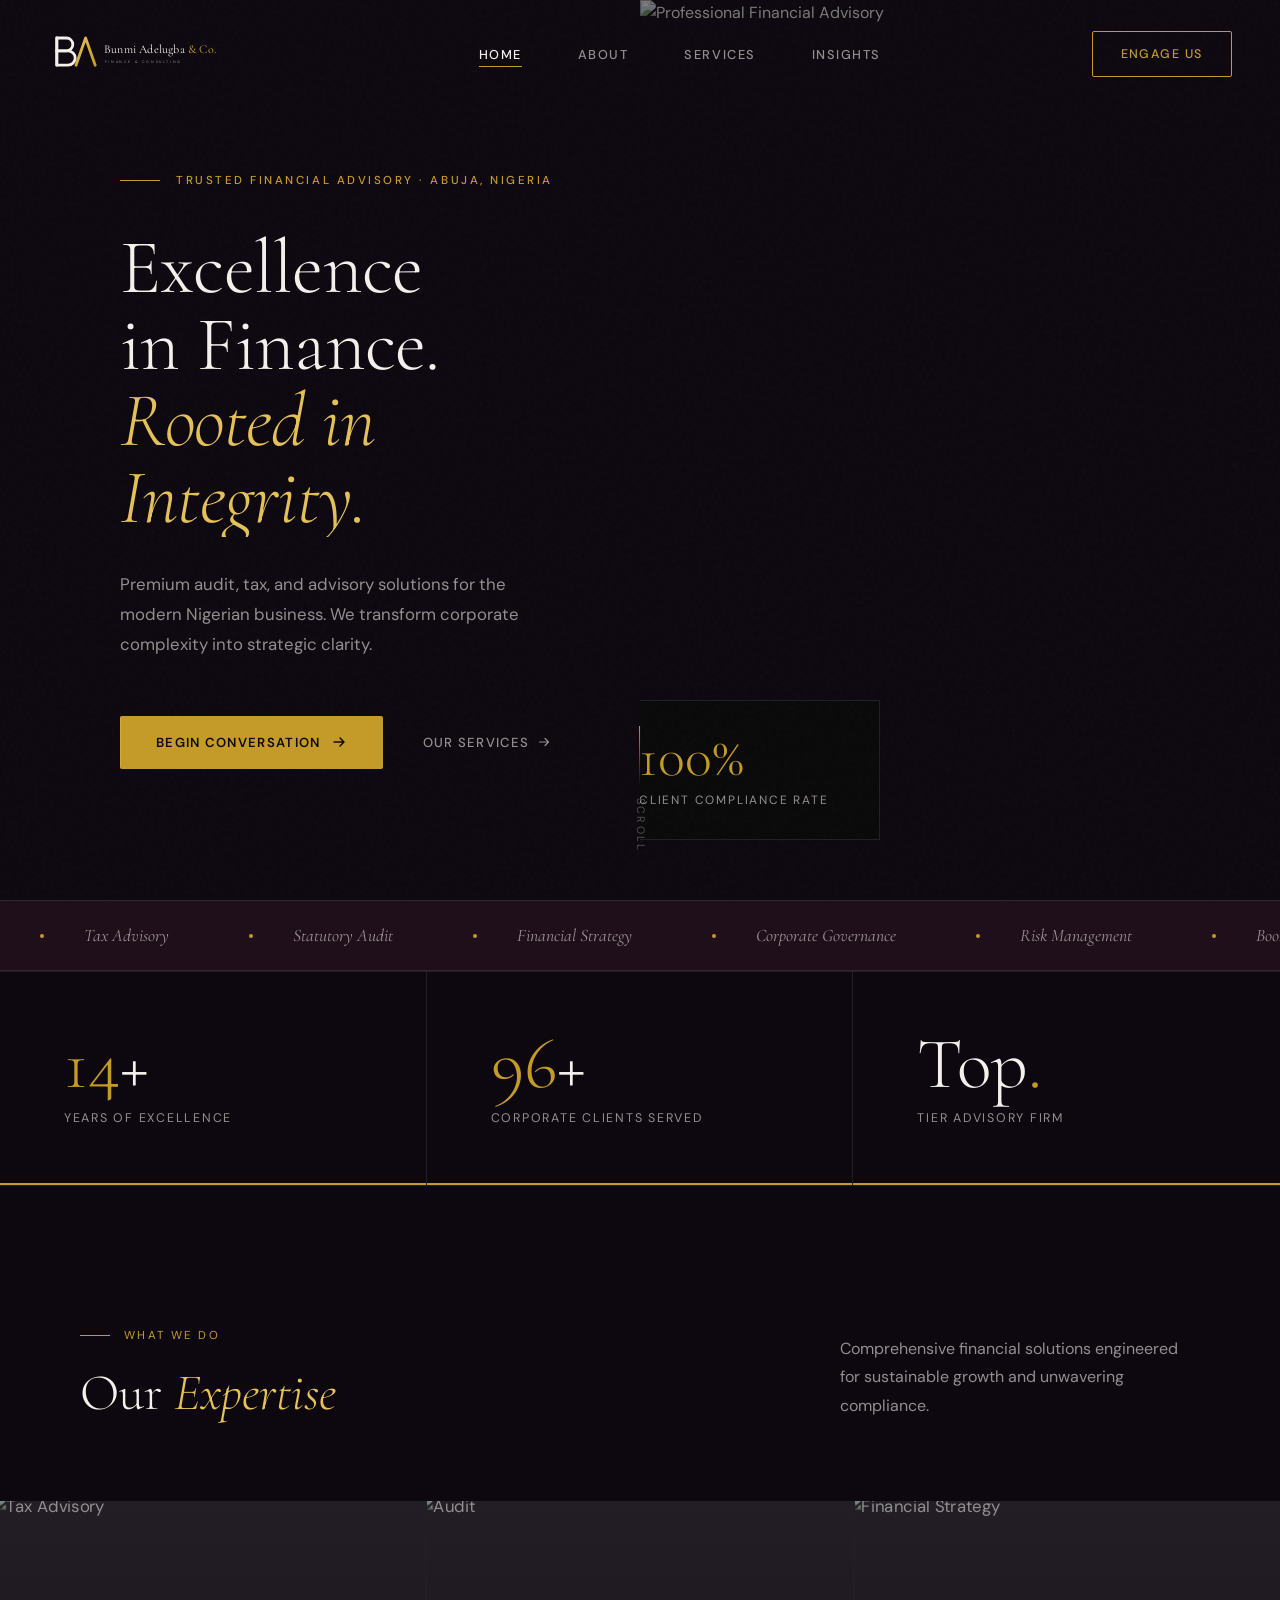
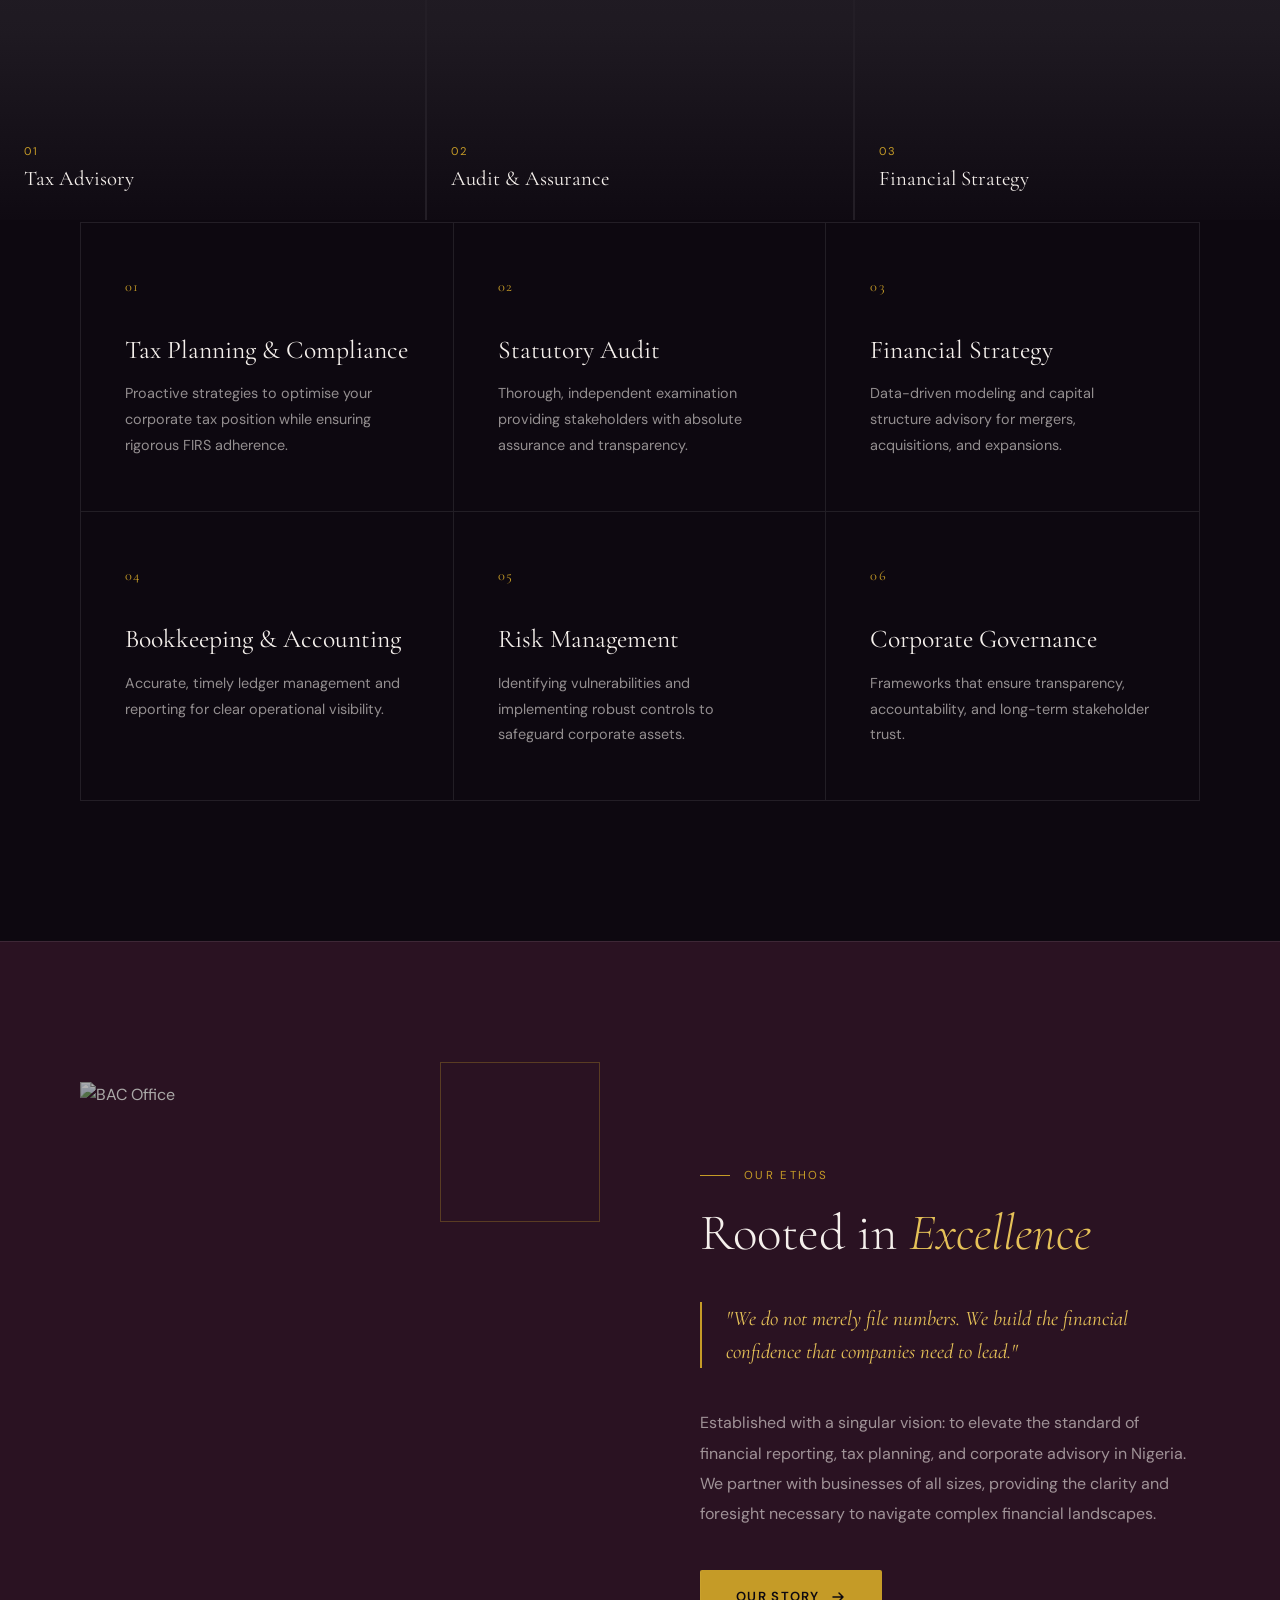
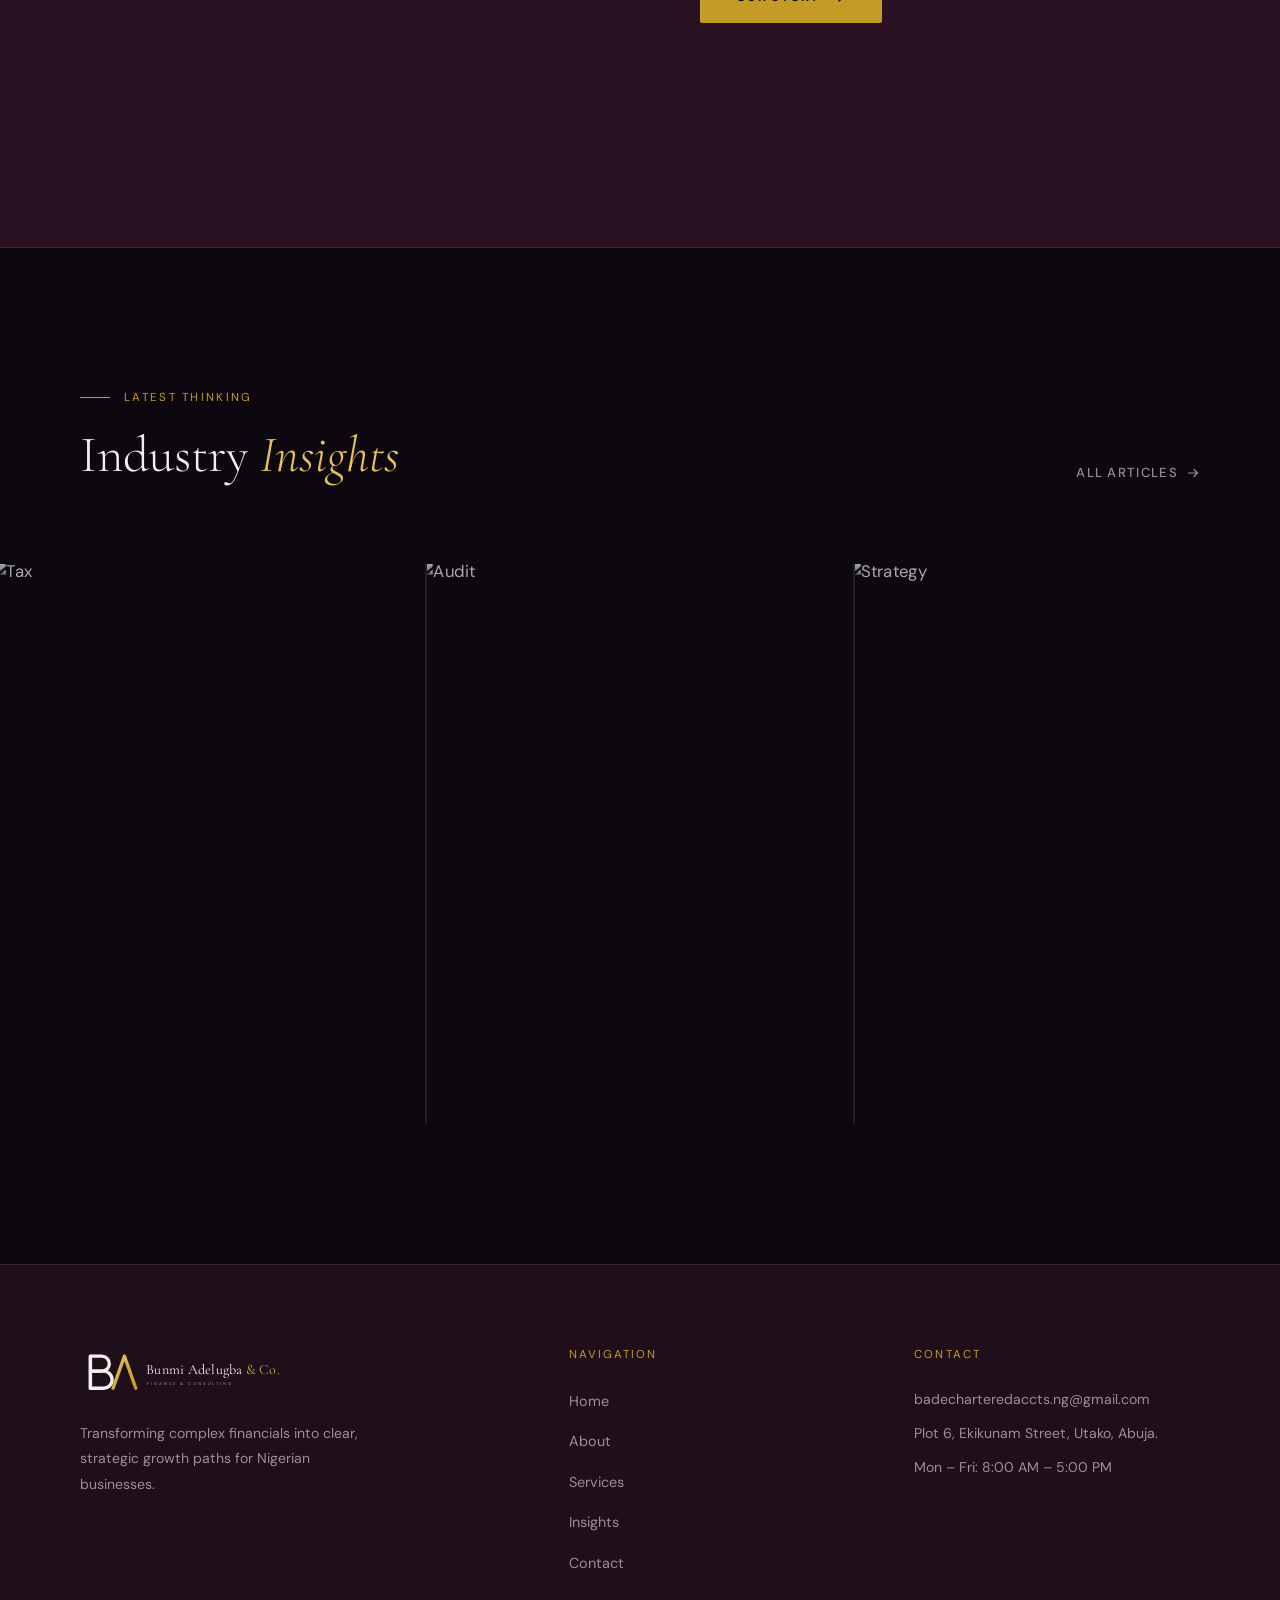
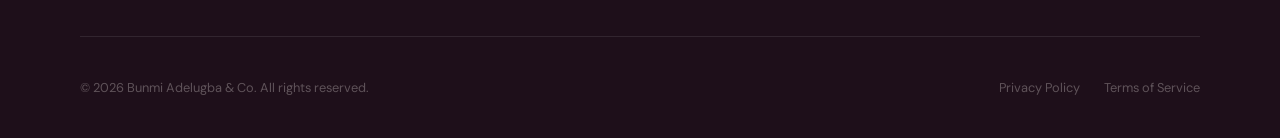
==== commit 907ff431: "updated_colour_included_founder_profile_image" ====
--- a/index.html
+++ b/index.html
@@ -198,7 +198,7 @@
     </div>
     <div class="insights-grid">
       <div class="insight-card reveal">
-        <div class="insight-img-wrap"><img src="https://images.unsplash.com/photo-1554224154-26032ffc0d04?ixlib=rb-4.0.3&auto=format&fit=crop&w=800&q=80" alt="Tax"></div>
+        <div class="insight-img-wrap"><img src="https://encrypted-tbn0.gstatic.com/images?q=tbn:ANd9GcT-NBSHK3cFMSEY37gtRcqzn_2yRZfEf0j001oQY8T_l1JDLHO8&s" alt="Tax"></div>
         <div class="insight-body">
           <span class="insight-tag">Tax Updates</span>
           <h3 class="insight-title">Navigating the 2026 FIRS Guidelines</h3>
@@ -246,8 +246,8 @@
         </div>
         <div>
           <div class="footer-col-title">Contact</div>
-          <p class="footer-contact-item">adelugbaadejare03@gmail.com</p>
-          <p class="footer-contact-item">Abuja, Nigeria</p>
+          <p class="footer-contact-item">badecharteredaccts.ng@gmail.com</p>
+          <p class="footer-contact-item">Plot 6, Ekikunam Street, Utako, Abuja.</p>
           <p class="footer-contact-item">Mon &ndash; Fri: 8:00 AM &ndash; 5:00 PM</p>
         </div>
       </div>
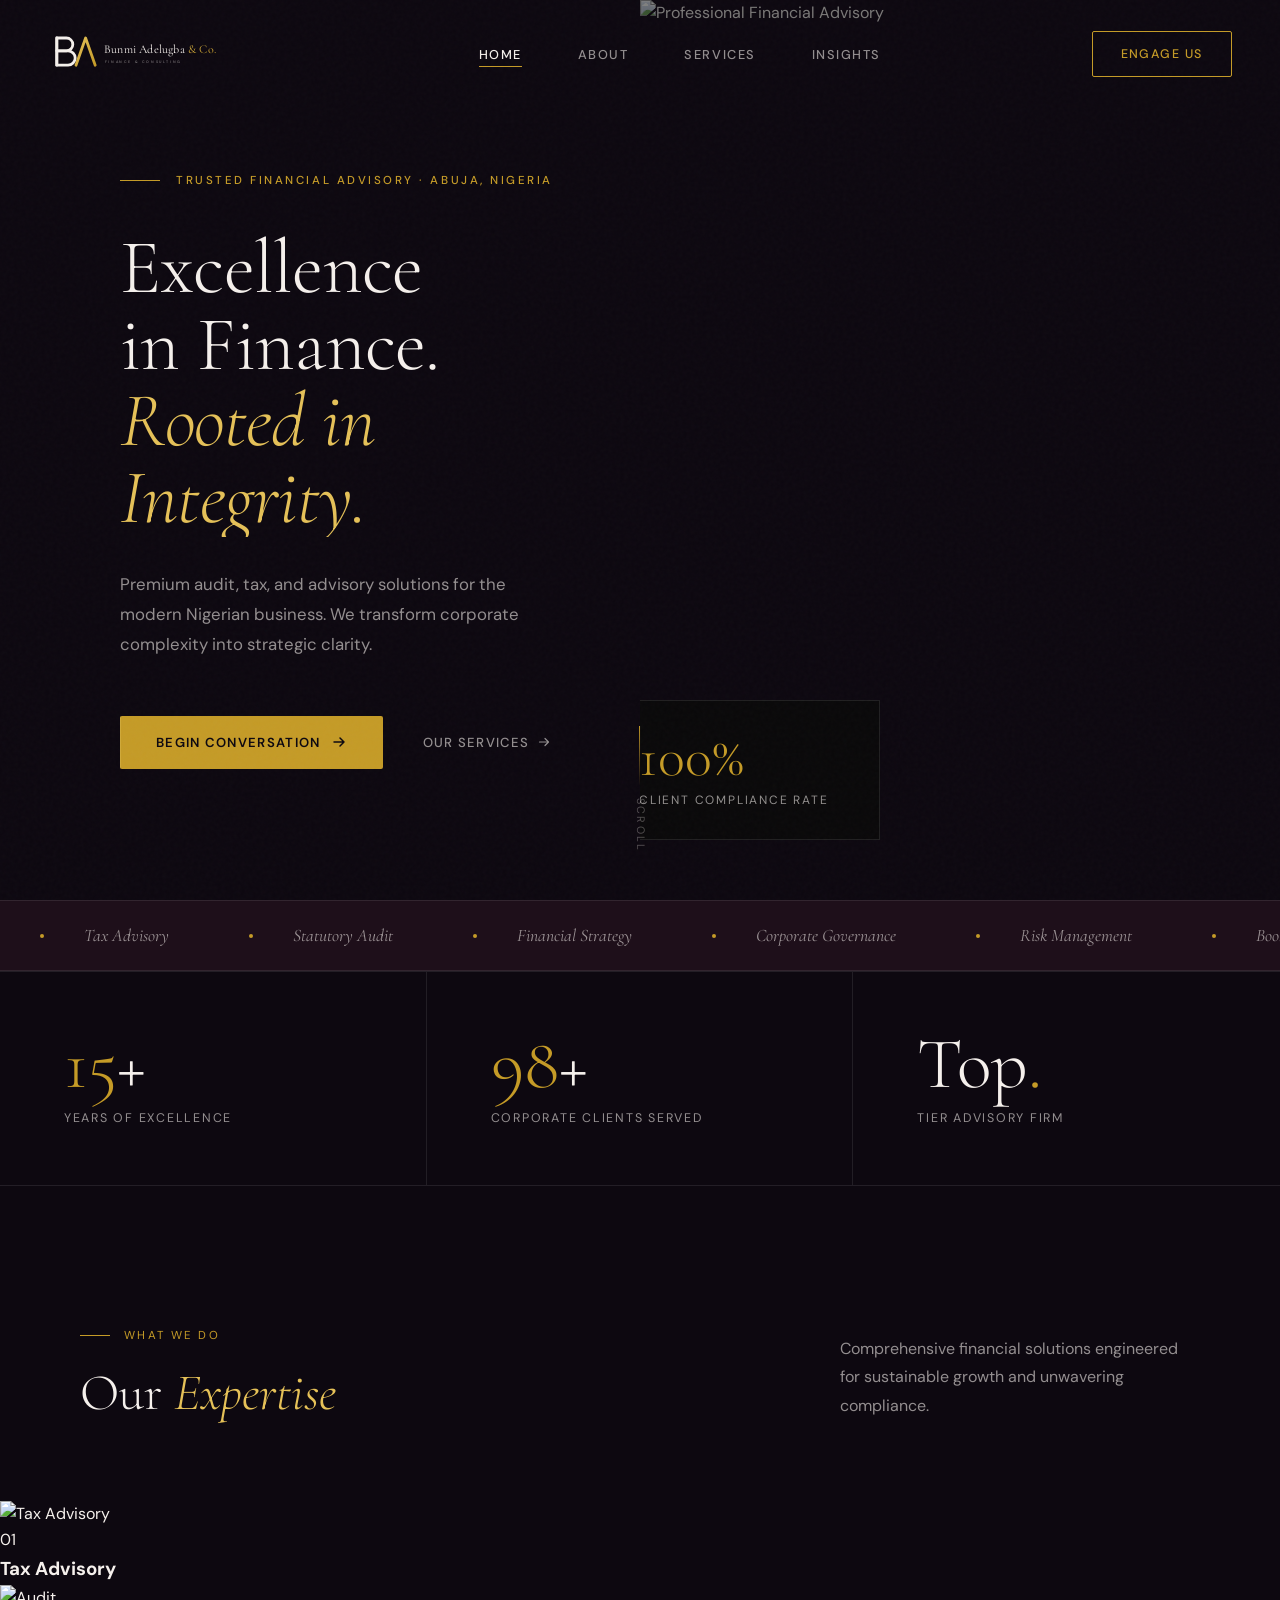
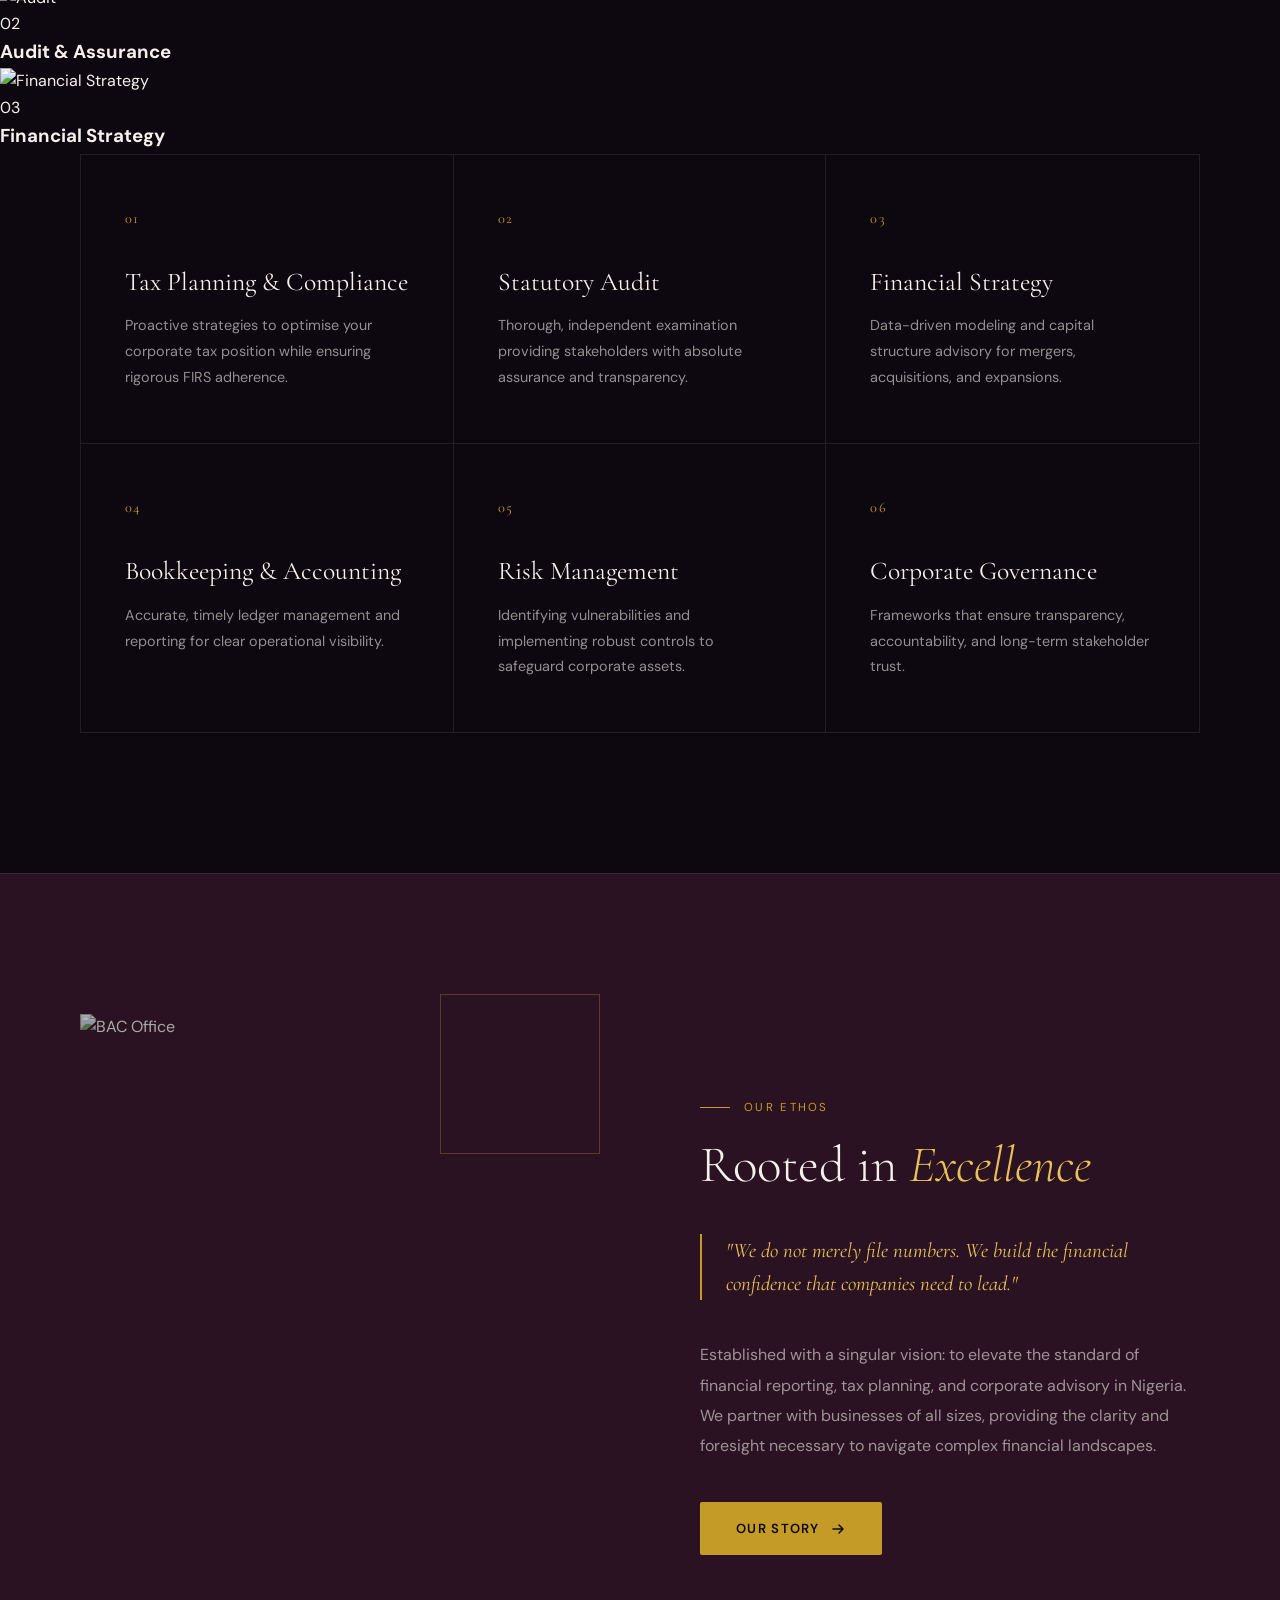
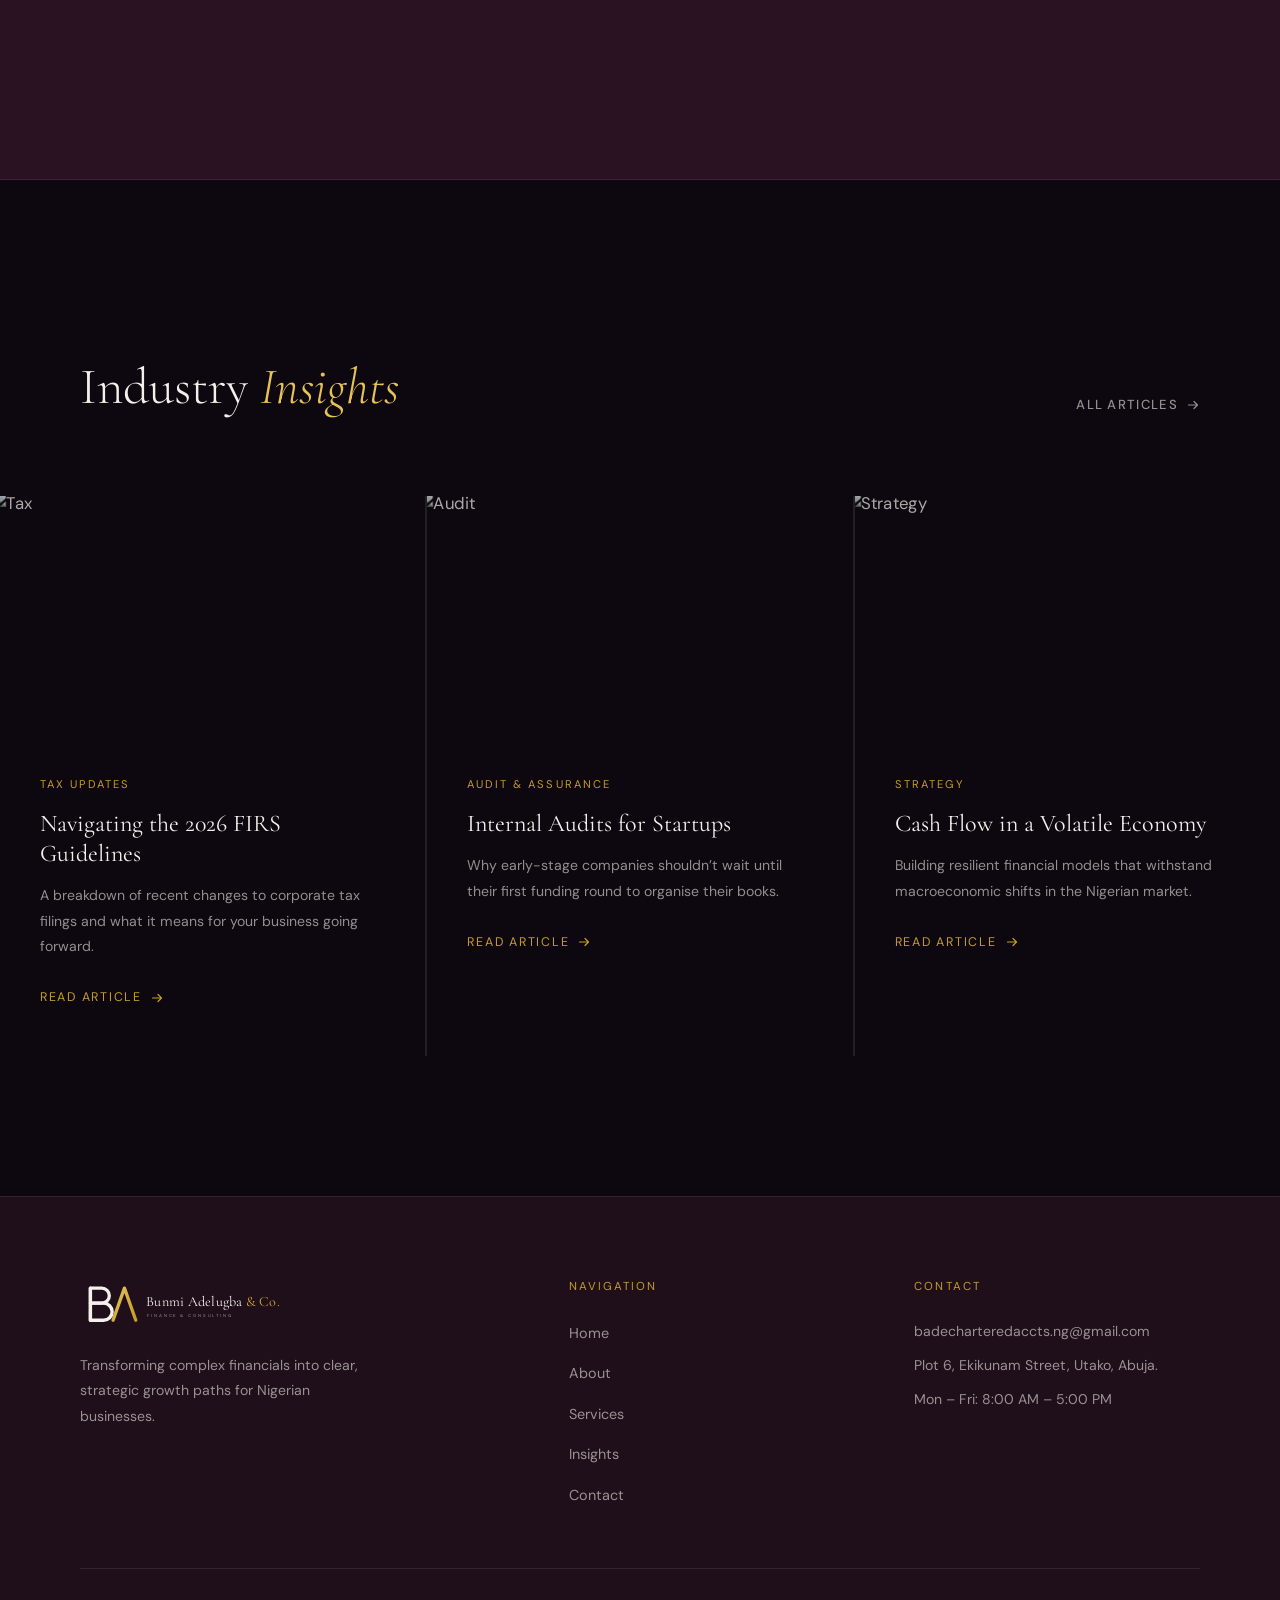
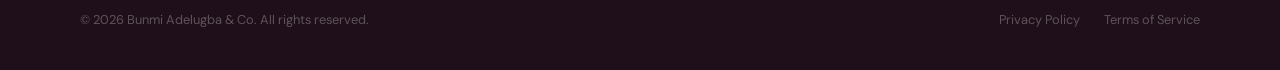
==== commit a7b703ca: "mobile_tablet_layout_update" ====
--- a/index.html
+++ b/index.html
@@ -2,7 +2,8 @@
 <html lang="en">
 <head>
   <meta charset="UTF-8">
-  <meta name="viewport" content="width=device-width, initial-scale=1.0">
+  <meta name="viewport" content="width=device-width, initial-scale=1.0, viewport-fit=cover">
+  <meta name="theme-color" content="#0D0810">
   <title>Bunmi Adelugba & Co. | Excellence in Finance</title>
   <link href="https://fonts.googleapis.com/css2?family=Cormorant+Garamond:ital,wght@0,300;0,400;0,600;1,300;1,400&family=DM+Sans:wght@300;400;500;600&display=swap" rel="stylesheet">
   <link rel="stylesheet" href="style.css">
@@ -18,12 +19,12 @@
         <li><a href="blog.html">Insights</a></li>
       </ul>
       <a href="contact.html" class="nav-cta">Engage Us</a>
-      <button class="hamburger" aria-label="Menu">
+      <button class="hamburger" aria-label="Toggle menu">
         <span></span><span></span><span></span>
       </button>
     </div>
   </nav>
-  <div class="nav-mobile-overlay">
+  <div class="nav-mobile-overlay" role="dialog" aria-label="Navigation menu">
     <a href="index.html" class="active">Home</a>
     <a href="about.html">About</a>
     <a href="services.html">Services</a>
@@ -91,7 +92,6 @@
     </div>
   </div>
 
-  <!-- Services with images on index -->
   <section class="section">
     <div class="section-inner">
       <div class="section-header">
@@ -103,24 +103,23 @@
       </div>
     </div>
 
-    <!-- Image showcase grid -->
     <div class="service-img-grid reveal-group">
       <div class="service-img-card">
-        <img src="https://images.unsplash.com/photo-1554224155-6726b3ff858f?ixlib=rb-4.0.3&auto=format&fit=crop&w=800&q=80" alt="Tax Advisory">
+        <img loading="lazy" src="https://images.unsplash.com/photo-1554224155-6726b3ff858f?ixlib=rb-4.0.3&auto=format&fit=crop&w=800&q=80" alt="Tax Advisory">
         <div class="service-img-overlay">
           <span class="service-img-label">01</span>
           <h3 class="service-img-title">Tax Advisory</h3>
         </div>
       </div>
       <div class="service-img-card">
-        <img src="https://images.unsplash.com/photo-1460925895917-afdab827c52f?ixlib=rb-4.0.3&auto=format&fit=crop&w=800&q=80" alt="Audit">
+        <img loading="lazy" src="https://images.unsplash.com/photo-1460925895917-afdab827c52f?ixlib=rb-4.0.3&auto=format&fit=crop&w=800&q=80" alt="Audit">
         <div class="service-img-overlay">
           <span class="service-img-label">02</span>
           <h3 class="service-img-title">Audit &amp; Assurance</h3>
         </div>
       </div>
       <div class="service-img-card">
-        <img src="https://images.unsplash.com/photo-1551288049-bebda4e38f71?ixlib=rb-4.0.3&auto=format&fit=crop&w=800&q=80" alt="Financial Strategy">
+        <img loading="lazy" src="https://images.unsplash.com/photo-1551288049-bebda4e38f71?ixlib=rb-4.0.3&auto=format&fit=crop&w=800&q=80" alt="Financial Strategy">
         <div class="service-img-overlay">
           <span class="service-img-label">03</span>
           <h3 class="service-img-title">Financial Strategy</h3>
@@ -173,7 +172,7 @@
   <div class="about-strip">
     <div class="about-strip-inner">
       <div class="about-image-wrap reveal-left">
-        <img src="https://images.unsplash.com/photo-1560518883-ce09059eeffa?ixlib=rb-4.0.3&auto=format&fit=crop&w=800&q=80" alt="BAC Office">
+        <img loading="lazy" src="https://images.unsplash.com/photo-1560518883-ce09059eeffa?ixlib=rb-4.0.3&auto=format&fit=crop&w=800&q=80" alt="BAC Office">
         <div class="about-image-accent"></div>
       </div>
       <div>
@@ -198,30 +197,30 @@
     </div>
     <div class="insights-grid">
       <div class="insight-card reveal">
-        <div class="insight-img-wrap"><img src="https://encrypted-tbn0.gstatic.com/images?q=tbn:ANd9GcT-NBSHK3cFMSEY37gtRcqzn_2yRZfEf0j001oQY8T_l1JDLHO8&s" alt="Tax"></div>
+        <div class="insight-img-wrap"><img loading="lazy" src="https://images.unsplash.com/photo-1554224154-26032ffc0d04?ixlib=rb-4.0.3&auto=format&fit=crop&w=800&q=80" alt="Tax"></div>
         <div class="insight-body">
           <span class="insight-tag">Tax Updates</span>
           <h3 class="insight-title">Navigating the 2026 FIRS Guidelines</h3>
           <p class="insight-excerpt">A breakdown of recent changes to corporate tax filings and what it means for your business going forward.</p>
-          <a href="blog.html" class="insight-read-more">Read Article <svg width="14" height="14" viewBox="0 0 14 14" fill="none"><path d="M2.5 7h9M8 3.5L11.5 7 8 10.5" stroke="currentColor" stroke-width="1.2" stroke-linecap="round" stroke-linejoin="round"/></svg></a>
+          <a href="#" class="insight-read-more">Read Article <svg width="14" height="14" viewBox="0 0 14 14" fill="none"><path d="M2.5 7h9M8 3.5L11.5 7 8 10.5" stroke="currentColor" stroke-width="1.2" stroke-linecap="round" stroke-linejoin="round"/></svg></a>
         </div>
       </div>
       <div class="insight-card reveal" data-delay="2">
-        <div class="insight-img-wrap"><img src="https://images.unsplash.com/photo-1507679799987-c73779587ccf?ixlib=rb-4.0.3&auto=format&fit=crop&w=800&q=80" alt="Audit"></div>
+        <div class="insight-img-wrap"><img loading="lazy" src="https://images.unsplash.com/photo-1507679799987-c73779587ccf?ixlib=rb-4.0.3&auto=format&fit=crop&w=800&q=80" alt="Audit"></div>
         <div class="insight-body">
           <span class="insight-tag">Audit &amp; Assurance</span>
           <h3 class="insight-title">Internal Audits for Startups</h3>
-          <p class="insight-excerpt">Why early-stage companies shouldn't wait until their first funding round to organise their books.</p>
-          <a href="blog.html" class="insight-read-more">Read Article <svg width="14" height="14" viewBox="0 0 14 14" fill="none"><path d="M2.5 7h9M8 3.5L11.5 7 8 10.5" stroke="currentColor" stroke-width="1.2" stroke-linecap="round" stroke-linejoin="round"/></svg></a>
+          <p class="insight-excerpt">Why early-stage companies shouldn&rsquo;t wait until their first funding round to organise their books.</p>
+          <a href="#" class="insight-read-more">Read Article <svg width="14" height="14" viewBox="0 0 14 14" fill="none"><path d="M2.5 7h9M8 3.5L11.5 7 8 10.5" stroke="currentColor" stroke-width="1.2" stroke-linecap="round" stroke-linejoin="round"/></svg></a>
         </div>
       </div>
       <div class="insight-card reveal" data-delay="4">
-        <div class="insight-img-wrap"><img src="https://images.unsplash.com/photo-1460925895917-afdab827c52f?ixlib=rb-4.0.3&auto=format&fit=crop&w=800&q=80" alt="Strategy"></div>
+        <div class="insight-img-wrap"><img loading="lazy" src="https://images.unsplash.com/photo-1460925895917-afdab827c52f?ixlib=rb-4.0.3&auto=format&fit=crop&w=800&q=80" alt="Strategy"></div>
         <div class="insight-body">
           <span class="insight-tag">Strategy</span>
           <h3 class="insight-title">Cash Flow in a Volatile Economy</h3>
           <p class="insight-excerpt">Building resilient financial models that withstand macroeconomic shifts in the Nigerian market.</p>
-          <a href="blog.html" class="insight-read-more">Read Article <svg width="14" height="14" viewBox="0 0 14 14" fill="none"><path d="M2.5 7h9M8 3.5L11.5 7 8 10.5" stroke="currentColor" stroke-width="1.2" stroke-linecap="round" stroke-linejoin="round"/></svg></a>
+          <a href="#" class="insight-read-more">Read Article <svg width="14" height="14" viewBox="0 0 14 14" fill="none"><path d="M2.5 7h9M8 3.5L11.5 7 8 10.5" stroke="currentColor" stroke-width="1.2" stroke-linecap="round" stroke-linejoin="round"/></svg></a>
         </div>
       </div>
     </div>
--- a/style.css
+++ b/style.css
@@ -1244,320 +1244,285 @@
 /* =========================================
    20. RESPONSIVE
    ========================================= */
+
+/* =======================================================
+   RESPONSIVE
+   1100px  Tablet landscape
+    768px  Tablet portrait / large phone
+    480px  Mobile
+    360px  Small phone
+   ======================================================= */
+
+/* ── 1100px ─────────────────────────────────────────── */
 @media (max-width: 1100px) {
-  .hero-index { grid-template-columns: 1fr; }
-  .hero-right { display: none; }
-  .hero-left { padding: 180px 48px 100px; }
-  .about-strip-inner { grid-template-columns: 1fr; gap: 60px; }
-  .about-image-wrap { max-height: 400px; overflow: hidden; }
+
+  /* Nav */
+  .nav-inner { padding: 0 40px; }
+
+  /* Index Hero */
+  .hero-index { grid-template-columns: 1fr; min-height: auto; }
+  .hero-right  { display: none; }
+  .hero-left   { padding: 160px 40px 100px; }
+  .hero-scroll-hint { display: none; }
+
+  /* Metrics — keep 3 col but tighten padding */
+  .metric-item { padding: 48px 40px; }
+  .metric-num  { font-size: 4rem; }
+
+  /* Section padding */
+  .section       { padding: 100px 0; }
+  .section-inner { padding: 0 40px; }
+  .about-content { padding: 0 40px; }
+  .footer-inner  { padding: 0 40px; }
+  .page-hero     { padding: 180px 40px 80px; }
+  .page-hero-num { right: 40px; font-size: 9rem; }
+  .page-hero::after { left: 40px; }
+
+  /* Services → 2 col */
+  .services-grid { grid-template-columns: repeat(2, 1fr); }
+  .service-tile:nth-child(3n)  { border-right: 1px solid var(--border); }
+  .service-tile:nth-child(2n)  { border-right: none; }
+  .service-tile:nth-last-child(-n+3) { border-bottom: 1px solid var(--border); }
+  .service-tile:nth-last-child(-n+2) { border-bottom: none; }
+
+  /* Service image grid → 2 col rows */
+  .service-img-grid { grid-template-columns: repeat(2, 1fr); }
+
+  /* About strip */
+  .about-strip        { padding: 100px 0; }
+  .about-strip-inner  { grid-template-columns: 1fr; gap: 60px; padding: 0 40px; }
+  .about-image-wrap   { max-height: 420px; overflow: hidden; }
   .about-image-wrap img { aspect-ratio: 16/7; }
+
+  /* About page grid */
+  .about-grid { grid-template-columns: 1fr; gap: 56px; }
+
+  /* Founder */
+  .founder-section  { padding: 80px 0; }
+  .founder-inner    { grid-template-columns: 280px 1fr; gap: 60px; padding: 0 40px; }
+
+  /* Insights → 1 col */
+  .insights-grid { grid-template-columns: 1fr; gap: 2px; }
+
+  /* Contact */
+  .contact-layout { grid-template-columns: 1fr; gap: 60px; padding: 0 40px; }
+  .contact-info-block { position: static; }
+
+  /* Footer */
+  .footer-top { grid-template-columns: 1fr 1fr; }
+}
+
+/* ── 768px ──────────────────────────────────────────── */
+@media (max-width: 768px) {
+
+  /* Nav */
+  .nav-menu, .nav-cta { display: none; }
+  .hamburger  { display: flex; }
+  .nav-inner  { padding: 0 24px; }
+  .site-nav   { padding: 20px 0; }
+  .site-nav.scrolled { padding: 16px 0; }
+
+  /* Index Hero */
+  .hero-left    { padding: 130px 24px 80px; }
+  .hero-h1      { font-size: clamp(2.8rem, 9vw, 4rem); }
+  .hero-sub     { font-size: 0.95rem; max-width: 100%; }
+  .hero-actions { flex-direction: column; align-items: stretch; gap: 16px; }
+  .btn-primary-gold { width: 100%; justify-content: center; }
+  .btn-ghost    { justify-content: center; }
+  .hero-overlay-panel { display: none; }
+
+  /* Metrics → 1 col */
   .metrics-inner { grid-template-columns: 1fr; }
-  .metric-item { border-right: none; border-bottom: 1px solid var(--border); }
+  .metric-item  {
+    border-right: none;
+    border-bottom: 1px solid var(--border);
+    padding: 40px 24px;
+  }
   .metric-item:last-child { border-bottom: none; }
-  .services-grid { grid-template-columns: 1fr 1fr; }
-  .service-tile:nth-child(3n) { border-right: 1px solid var(--border); }
-  .service-tile:nth-child(2n) { border-right: none; }
-  .insights-grid { grid-template-columns: 1fr; gap: 0; }
-  .contact-layout { grid-template-columns: 1fr; gap: 60px; }
+  .metric-num  { font-size: 3.5rem; }
+
+  /* Sections */
+  .section        { padding: 72px 0; }
+  .section-inner  { padding: 0 24px; }
+  .about-content  { padding: 0 24px; }
+  .footer-inner   { padding: 0 24px; }
+  .section-header { flex-direction: column; align-items: flex-start; gap: 20px; }
+  .section-header .btn-ghost { align-self: flex-start; }
+  .section-header { margin-bottom: 48px; }
+
+  /* Typography scale */
+  .section-title  { font-size: clamp(2.2rem, 8vw, 3.2rem); }
+
+  /* Page hero */
+  .page-hero      { padding: 140px 24px 60px; }
+  .page-hero-num  { display: none; }
+  .page-hero-title { font-size: clamp(2.8rem, 10vw, 4.5rem); }
+  .page-hero-sub  { font-size: 0.95rem; }
+  .page-hero::after { left: 24px; }
+
+  /* Services → 1 col */
+  .services-grid  { grid-template-columns: 1fr; }
+  .service-tile   { border-right: none !important; border-bottom: 1px solid var(--border) !important; padding: 36px 24px; }
+  .service-tile:last-child { border-bottom: none !important; }
+
+  /* Service img → 1 col, wider aspect */
+  .service-img-grid { grid-template-columns: 1fr; }
+  .service-img-card img { aspect-ratio: 16/9; }
+
+  /* About strip */
+  .about-strip        { padding: 60px 0 !important; }
+  .about-strip-inner  { padding: 0 24px; gap: 40px; }
+  .about-image-wrap   { max-height: 300px; }
+  .about-quote  { font-size: 1.1rem; padding-left: 18px; margin: 1.5rem 0; }
+  .about-body   { font-size: 0.95rem; }
+
+  /* About page */
+  .about-lead  { font-size: 1.5rem; padding-left: 20px; }
+  .about-grid  { grid-template-columns: 1fr; gap: 48px; }
+  .value-item  { padding: 24px 20px; gap: 16px; }
+
+  /* Founder */
+  .founder-section  { padding: 60px 0; }
+  .founder-inner    { grid-template-columns: 1fr; gap: 40px; padding: 0 24px; }
+  .founder-img-wrap { max-width: 320px; }
+  .founder-img-frame { display: none; }
+  .founder-content  { padding-top: 0; }
+  .founder-credentials { gap: 8px; }
+  .credential-badge { font-size: 0.7rem; padding: 6px 14px; }
+
+  /* Insights */
+  .insight-body   { padding: 28px 24px 36px; }
+  .insight-title  { font-size: 1.4rem; }
+
+  /* Contact */
+  .contact-layout     { padding: 0 24px; gap: 48px; }
+  .contact-form       { padding: 32px 24px; }
+  .form-row           { grid-template-columns: 1fr; gap: 0; }
+  .contact-info-title { font-size: 2rem; }
   .contact-info-block { position: static; }
-  .footer-top { grid-template-columns: 1fr 1fr; }
-}
-
-@media (max-width: 768px) {
-  .nav-menu, .nav-cta { display: none; }
-  .hamburger { display: flex; }
-  .section-inner, .about-content, .contact-layout, .footer-inner, .page-hero { padding: 0 28px; }
-  .hero-left { padding: 160px 28px 80px; }
-  .services-grid { grid-template-columns: 1fr; }
-  .service-tile { border-right: none !important; }
-  .service-tile:nth-last-child(-n+3) { border-bottom: 1px solid var(--border); }
-  .service-tile:last-child { border-bottom: none; }
-  .section-header { flex-direction: column; align-items: flex-start; gap: 20px; }
-  .about-grid { grid-template-columns: 1fr; gap: 48px; }
-  .contact-form { padding: 36px 28px; }
-  .form-row { grid-template-columns: 1fr; }
-  .footer-top { grid-template-columns: 1fr; gap: 40px; }
-  .footer-bottom { flex-direction: column; gap: 16px; text-align: center; }
-  .page-hero-num { display: none; }
-  body { cursor: auto; }
-  button { cursor: pointer; }
-}
-/* =========================================
-   FOUNDER SECTION
-   ========================================= */
-.founder-section {
-  padding: 120px 0;
-  background: var(--surface);
-  border-top: 1px solid var(--border);
-  border-bottom: 1px solid var(--border);
-}
-
-.founder-inner {
-  max-width: 1400px;
-  margin: 0 auto;
-  padding: 0 80px;
-  display: grid;
-  grid-template-columns: 380px 1fr;
-  gap: 100px;
-  align-items: start;
-}
-
-.founder-img-wrap {
-  position: relative;
-}
-
-.founder-img-wrap img {
-  width: 100%;
-  aspect-ratio: 3/4;
-  object-fit: cover;
-  object-position: top center;
-  display: block;
-  filter: saturate(0.7) brightness(0.85);
-  transition: filter 0.6s;
-}
-
-.founder-img-wrap:hover img {
-  filter: saturate(0.85) brightness(0.95);
-}
-
-.founder-img-frame {
-  position: absolute;
-  top: -16px;
-  left: -16px;
-  right: 16px;
-  bottom: 16px;
-  border: 1px solid var(--burgundy);
-  pointer-events: none;
-  z-index: -1;
-}
-
-.founder-img-caption {
-  position: absolute;
-  bottom: 0;
-  left: 0;
-  right: 0;
-  padding: 24px;
-  background: linear-gradient(to top, rgba(13,8,16,0.95), transparent);
-}
-
-.founder-name {
-  font-family: 'Cormorant Garamond', serif;
-  font-size: 1.4rem;
-  font-weight: 400;
-  color: var(--text);
-  margin-bottom: 4px;
-}
-
-.founder-title {
-  font-size: 0.72rem;
-  letter-spacing: 0.18em;
-  text-transform: uppercase;
-  color: var(--gold);
-}
-
-.founder-content {
-  padding-top: 20px;
-}
-
-.founder-role-badge {
-  display: inline-flex;
-  align-items: center;
-  gap: 10px;
-  margin-bottom: 2rem;
-}
-
-.founder-bio {
-  font-size: 1rem;
-  color: var(--text-muted);
-  line-height: 1.9;
-  margin-bottom: 1.5rem;
-}
-
-.founder-credentials {
-  display: flex;
-  flex-wrap: wrap;
-  gap: 10px;
-  margin-top: 2.5rem;
-}
-
-.credential-badge {
-  padding: 8px 18px;
-  border: 1px solid var(--border);
-  font-size: 0.75rem;
-  letter-spacing: 0.12em;
-  text-transform: uppercase;
-  color: var(--text-muted);
-  transition: border-color 0.3s, color 0.3s;
-}
-
-.credential-badge:hover {
-  border-color: var(--gold);
-  color: var(--gold-light);
-}
-
-/* =========================================
-   SERVICE IMAGE CARDS (enhanced)
-   ========================================= */
-.service-img-grid {
-  display: grid;
-  grid-template-columns: repeat(3, 1fr);
-  gap: 2px;
-  background: var(--border);
-  margin-bottom: 2px;
-}
-
-.service-img-card {
-  position: relative;
-  overflow: hidden;
-  cursor: pointer;
-}
-
-.service-img-card img {
-  width: 100%;
-  aspect-ratio: 4/3;
-  object-fit: cover;
-  filter: saturate(0.4) brightness(0.6);
-  transform: scale(1.05);
-  transition: transform 0.8s var(--ease-expo), filter 0.6s;
-  display: block;
-}
-
-.service-img-card:hover img {
-  transform: scale(1);
-  filter: saturate(0.7) brightness(0.75);
-}
-
-.service-img-overlay {
-  position: absolute;
-  inset: 0;
-  background: linear-gradient(to top, rgba(13,8,16,0.9) 0%, rgba(13,8,16,0.2) 60%, transparent 100%);
-  display: flex;
-  flex-direction: column;
-  justify-content: flex-end;
-  padding: 28px 24px;
-}
-
-.service-img-label {
-  font-size: 0.7rem;
-  letter-spacing: 0.18em;
-  text-transform: uppercase;
-  color: var(--gold);
-  margin-bottom: 6px;
-}
-
-.service-img-title {
-  font-family: 'Cormorant Garamond', serif;
-  font-size: 1.3rem;
-  font-weight: 400;
-  color: var(--text);
-  line-height: 1.2;
-}
-
-/* =========================================
-   ENHANCED ANIMATIONS
-   ========================================= */
-
-/* Fade in from bottom with blur */
-.reveal {
-  opacity: 0;
-  transform: translateY(32px);
-  filter: blur(4px);
-  transition: opacity 0.9s var(--ease-expo), transform 0.9s var(--ease-expo), filter 0.7s;
-}
-.reveal.visible {
-  opacity: 1;
-  transform: translateY(0);
-  filter: blur(0);
-}
-
-/* Stagger children of a .reveal-group */
-.reveal-group > * {
-  opacity: 0;
-  transform: translateY(24px);
-  transition: opacity 0.7s var(--ease-expo), transform 0.7s var(--ease-expo);
-}
-.reveal-group.visible > *:nth-child(1) { opacity:1; transform:translateY(0); transition-delay:0s; }
-.reveal-group.visible > *:nth-child(2) { opacity:1; transform:translateY(0); transition-delay:0.12s; }
-.reveal-group.visible > *:nth-child(3) { opacity:1; transform:translateY(0); transition-delay:0.24s; }
-.reveal-group.visible > *:nth-child(4) { opacity:1; transform:translateY(0); transition-delay:0.36s; }
-.reveal-group.visible > *:nth-child(5) { opacity:1; transform:translateY(0); transition-delay:0.48s; }
-.reveal-group.visible > *:nth-child(6) { opacity:1; transform:translateY(0); transition-delay:0.60s; }
-
-/* Horizontal line sweep animation on section labels */
-.section-label-line {
-  width: 0;
-  height: 1px;
-  background: var(--gold);
-  transition: width 1s var(--ease-expo);
-}
-.visible .section-label-line,
-.reveal.visible .section-label-line,
-.section-label .section-label-line {
-  width: 30px;
-}
-
-/* Gold underline sweep on hero h1 */
-.hero-h1 {
-  position: relative;
-}
-
-/* Metric item gold bar sweep */
-.metric-item::before {
-  content: '';
-  position: absolute;
-  bottom: 0; left: 0;
-  width: 0; height: 2px;
-  background: var(--gold);
-  transition: width 0.8s var(--ease-expo);
-}
-.metric-item:hover::before,
-.metric-item.visible::before { width: 100%; }
-
-/* Service tile shimmer on hover */
-.service-tile {
-  transition: background 0.5s, transform 0.4s var(--ease-expo);
-}
-
-/* Insight card lift */
-.insight-card {
-  transition: transform 0.5s var(--ease-expo);
-}
-.insight-card:hover {
-  transform: translateY(-6px);
-}
-
-/* Scroll indicator pulse */
-@keyframes scroll-pulse {
-  0%, 100% { opacity: 0.3; transform: scaleY(1); transform-origin: top; }
-  50% { opacity: 1; transform: scaleY(1.15); transform-origin: top; }
-}
-
-/* About strip burgundy overlay */
-.about-strip {
-  background: var(--surface-raise);
-}
-
-/* Burgundy accent line on page hero */
-.page-hero::after {
-  content: '';
-  position: absolute;
-  bottom: 0;
-  left: 80px;
-  width: 60px;
-  height: 2px;
-  background: linear-gradient(to right, var(--gold), var(--burgundy));
-}
-
-/* =========================================
-   RESPONSIVE — FOUNDER
-   ========================================= */
-@media (max-width: 1100px) {
-  .founder-inner { grid-template-columns: 1fr; gap: 60px; }
-  .founder-img-wrap { max-width: 360px; }
-  .service-img-grid { grid-template-columns: 1fr 1fr; }
-}
-
-@media (max-width: 768px) {
-  .founder-inner { padding: 0 28px; }
-  .service-img-grid { grid-template-columns: 1fr; }
+
+  /* Footer */
+  .footer-top   { grid-template-columns: 1fr; gap: 36px; }
+  .footer-bottom { flex-direction: column; gap: 14px; text-align: center; }
+  .footer-inner  { padding: 60px 24px 32px; }
+  .footer-brand-name svg { width: 190px; height: 46px; }
+  .footer-tagline { max-width: 100%; }
+
+  /* Marquee */
+  .marquee-item { font-size: 0.9rem; padding: 0 24px; gap: 24px; }
+}
+
+/* ── 480px ──────────────────────────────────────────── */
+@media (max-width: 480px) {
+
+  /* Nav */
+  .nav-inner { padding: 0 18px; }
+  .nav-logo svg { width: 170px; height: 40px; }
+
+  /* Index Hero */
+  .hero-left   { padding: 120px 18px 64px; }
+  .hero-h1     { font-size: clamp(2.4rem, 11vw, 3rem); line-height: 1.05; }
+  .hero-eyebrow { margin-bottom: 1.5rem; }
+  .eyebrow-text { font-size: 0.62rem; letter-spacing: 0.18em; }
+  .hero-sub    { font-size: 0.9rem; margin-bottom: 2.5rem; }
+
+  /* Metrics */
+  .metric-item  { padding: 32px 18px; }
+  .metric-num   { font-size: 3rem; }
+  .metric-label { font-size: 0.7rem; }
+
+  /* Sections */
+  .section        { padding: 56px 0; }
+  .section-inner  { padding: 0 18px; }
+  .about-content  { padding: 0 18px; }
+  .footer-inner   { padding: 0 18px; }
+  .section-title  { font-size: clamp(2rem, 10vw, 2.8rem); }
+  .section-desc   { font-size: 0.9rem; }
+  .section-header { margin-bottom: 36px; }
+
+  /* Page hero */
+  .page-hero      { padding: 120px 18px 52px; }
+  .page-hero-title { font-size: clamp(2.4rem, 11vw, 3.2rem); }
+  .page-hero-sub  { font-size: 0.9rem; margin-top: 1.2rem; }
+  .page-hero::after { left: 18px; }
+
+  /* Services */
+  .service-tile   { padding: 28px 18px; }
+  .service-tile-title { font-size: 1.3rem; }
+  .service-tile-desc  { font-size: 0.85rem; }
+
+  /* Service images */
+  .service-img-title { font-size: 1.1rem; }
+  .service-img-overlay { padding: 20px 18px; }
+
+  /* About strip */
+  .about-strip-inner  { padding: 0 18px; }
+  .about-lead   { font-size: 1.3rem; padding-left: 16px; }
+  .about-quote  { font-size: 0.95rem; }
+  .about-body   { font-size: 0.9rem; }
+
+  /* About page */
+  .value-item  { padding: 18px 14px; gap: 12px; }
+  .values-list { border: none; }
+  .value-item  { border-bottom: 1px solid var(--border); }
+
+  /* Founder */
+  .founder-section  { padding: 48px 0; }
+  .founder-inner    { padding: 0 18px; gap: 32px; }
+  .founder-img-wrap { max-width: 100%; }
+  .founder-name     { font-size: 1.2rem; }
+  .founder-bio      { font-size: 0.9rem; }
+  .founder-content  { padding-top: 0; }
+
+  /* Insights */
+  .insight-body  { padding: 22px 18px 28px; }
+  .insight-title { font-size: 1.25rem; }
+  .insight-excerpt { font-size: 0.85rem; }
+
+  /* Contact */
+  .contact-layout     { padding: 0 18px; }
+  .contact-form       { padding: 28px 18px; }
+  .contact-info-title { font-size: 1.75rem; }
+  .contact-detail     { gap: 24px; }
+  .contact-detail-item { gap: 14px; }
+  .contact-detail-icon { width: 36px; height: 36px; font-size: 0.9rem; }
+  .contact-detail-value { font-size: 0.88rem; }
+  .form-submit        { padding: 16px; font-size: 0.78rem; }
+
+  /* Footer */
+  .footer-inner   { padding: 48px 18px 28px; }
+  .footer-brand-name svg { width: 160px; height: 38px; }
+  .footer-tagline { font-size: 0.82rem; }
+  .footer-links a { font-size: 0.85rem; }
+  .footer-contact-item { font-size: 0.82rem; }
+  .footer-copy    { font-size: 0.72rem; }
+  .footer-legal a { font-size: 0.72rem; }
+
+  /* Buttons */
+  .btn-primary-gold { padding: 14px 24px; font-size: 0.78rem; }
+  .nav-cta { display: none; }
+
+  /* Mobile overlay */
+  .nav-mobile-overlay a { font-size: 2.8rem; }
+  .nav-mobile-overlay   { gap: 28px; }
+
+  /* Marquee */
+  .marquee-item { font-size: 0.85rem; padding: 0 18px; gap: 18px; }
+}
+
+/* ── 360px ──────────────────────────────────────────── */
+@media (max-width: 360px) {
+
+  .nav-logo svg { width: 145px; height: 34px; }
+  .hero-left    { padding: 110px 14px 56px; }
+  .hero-h1      { font-size: clamp(2.1rem, 12vw, 2.5rem); }
+  .section-inner, .about-content, .footer-inner,
+  .page-hero, .about-strip-inner, .founder-inner,
+  .contact-layout { padding-left: 14px; padding-right: 14px; }
+  .metric-item   { padding: 28px 14px; }
+  .service-tile  { padding: 24px 14px; }
+  .contact-form  { padding: 24px 14px; }
+  .footer-inner  { padding: 40px 14px 24px; }
+  .nav-mobile-overlay a { font-size: 2.4rem; }
+  .page-hero-title { font-size: clamp(2rem, 12vw, 2.6rem); }
 }
